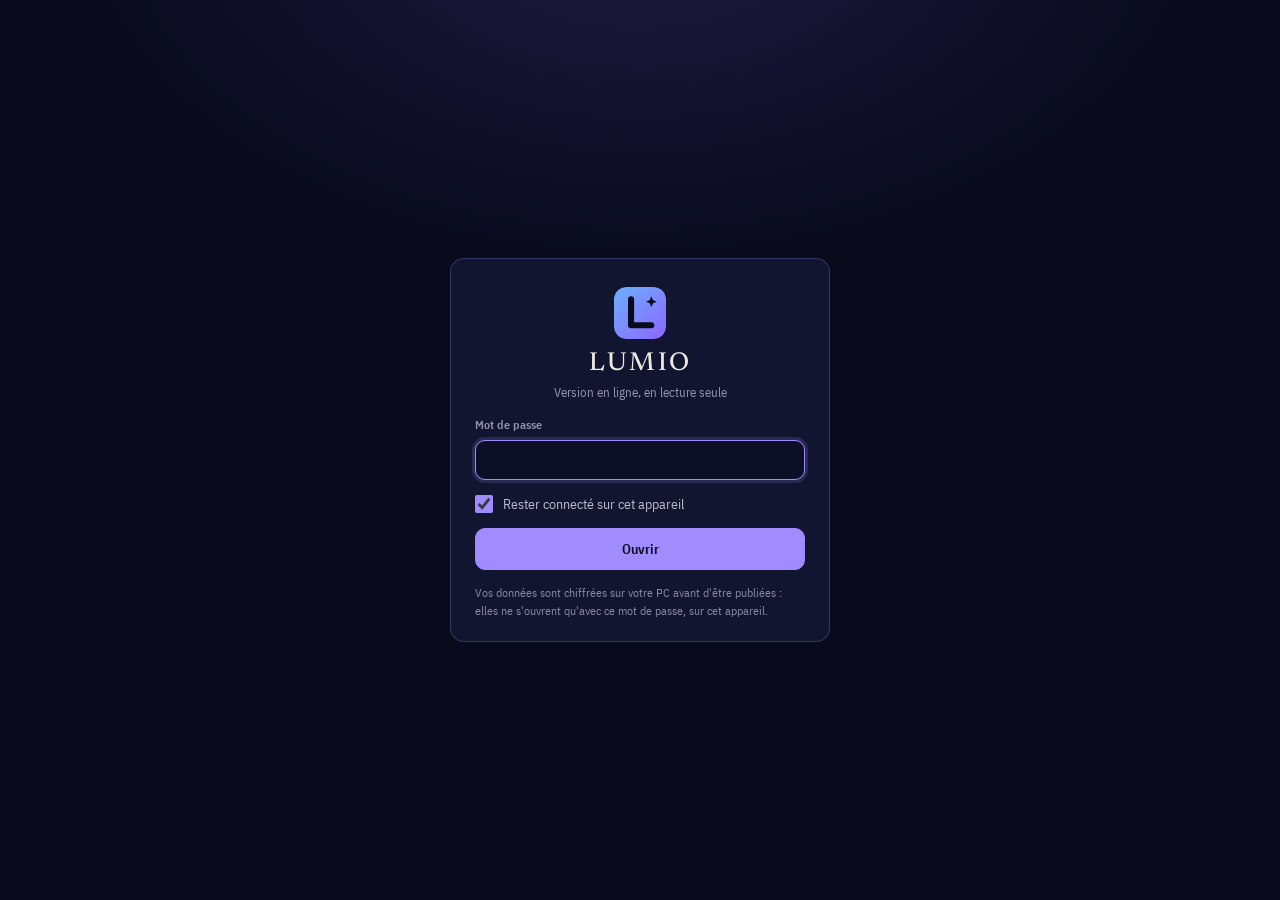
==== index.html @ 12b5dc5a "Publication LUMIO du 20/11/2026 09:32" ====
<!doctype html>
<html lang="fr">
<head>
<meta charset="utf-8">
<meta name="robots" content="noindex, nofollow">
<meta name="viewport" content="width=device-width, initial-scale=1, viewport-fit=cover">
<meta name="theme-color" content="#090B1D">
<meta name="color-scheme" content="dark">
<meta name="description" content="LUMIO — pilotage de portefeuille Trade Republic, veille de marché et analyse IA, en local.">
<meta name="apple-mobile-web-app-capable" content="yes">
<meta name="mobile-web-app-capable" content="yes">
<meta name="apple-mobile-web-app-status-bar-style" content="black-translucent">
<meta name="apple-mobile-web-app-title" content="LUMIO">
<link rel="manifest" href="manifest.webmanifest">
<link rel="icon" href="static/favicon-32.png" sizes="32x32" type="image/png">
<link rel="icon" href="static/favicon-16.png" sizes="16x16" type="image/png">
<link rel="apple-touch-icon" href="static/apple-touch-icon.png">
<link rel="preload" href="static/fonts/newsreader-latin-wght-normal.woff2" as="font" type="font/woff2" crossorigin>
<link rel="preload" href="static/fonts/plexcond-latin-500-normal.woff2" as="font" type="font/woff2" crossorigin>
<title>LUMIO</title>
<link rel="stylesheet" href="static/lumio.css?v=8.1.aed93e86">
</head>
<body>
<div id="splash" aria-hidden="true" title="Toucher pour passer">
  <svg viewBox="0 0 64 64"><defs><linearGradient id="spg" x1="8" y1="6" x2="58" y2="60" gradientUnits="userSpaceOnUse"><stop offset="0" stop-color="#6FA8FF"/><stop offset="1" stop-color="#8A6CFF"/></linearGradient></defs>
    <rect width="64" height="64" rx="15" fill="url(#spg)"/>
    <path class="sp-l" pathLength="1" d="M21 15v32h25" fill="none" stroke="#090B1D" stroke-width="7.5" stroke-linecap="round" stroke-linejoin="round"/>
    <path class="sp-s" d="M46 11.5l1.9 4.6 4.6 1.9-4.6 1.9L46 24.5l-1.9-4.6-4.6-1.9 4.6-1.9z" fill="#090B1D"/></svg>
  <div class="sp-n">LUMIO</div>
</div>
<a class="sr skip" id="skip" href="#main">Aller au contenu</a>
<header class="tb" id="tb"><div class="tb-in">
  <a class="brand" href="#/accueil" aria-label="LUMIO — tableau de bord"><img src="static/icon.svg" alt="" width="28" height="28"><span class="wordmark">LUMIO</span></a>
  <nav class="nav" aria-label="Sections">
    <a href="#/accueil" data-v="accueil"><span class="nl-l">Tableau de bord</span><span class="nl-s" aria-hidden="true">Accueil</span></a>
    <a href="#/portefeuille" data-v="portefeuille">Portefeuille</a>
    <a href="#/decisions" data-v="decisions">Décisions<span class="badge-dot" hidden></span></a>
    <a href="#/inities" data-v="inities">Initiés</a>
    <a href="#/veille" data-v="veille">Veille</a>
  </nav>
  <div class="tb-mini" id="tbmini" aria-hidden="true"></div>
  <div class="tb-r">
    <button class="qdot" id="qdot" aria-label="Qualité des données" aria-haspopup="dialog" aria-expanded="false"><i></i><span id="qtime">—</span></button>
    <button class="sync-btn" id="syncBtn" aria-label="Actualiser : Trade Republic, veille et analyse" aria-haspopup="dialog" hidden><span data-ico="refresh"></span><span class="sy-lbl">Actualiser</span></button>
    <span class="mode-pill" id="mode">…</span>
    <button class="ibtn" id="findBtn" aria-label="Rechercher une ligne ou un écran (Ctrl+K)" title="Rechercher (Ctrl+K)" aria-haspopup="dialog"><span data-ico="search"></span></button>
    <button class="ibtn" id="bellBtn" aria-label="Notifications" aria-haspopup="dialog" aria-expanded="false"><span data-ico="bell"></span><i class="bell-n" id="bellN" hidden></i></button>
    <button class="ibtn" id="privBtn" aria-pressed="false" aria-label="Mode discret : masquer les montants" title="Mode discret : masquer les montants (touche M)"></button>
    <a class="ibtn" href="#/reglages" id="gearBtn" title="Réglages et données" aria-label="Réglages"></a>
    <button class="ibtn" id="tourBtn" title="Visite guidée" aria-label="Visite guidée"></button>
    <button class="btn-ia" id="iaBtn" aria-label="Demander à l'IA" title="Demander à l'IA (touche /)"><span id="iaIco"></span>IA <span class="kbd">/</span></button>
  </div>
</div>
<div class="tb-sub" id="tbsub" aria-hidden="true" inert><div class="tb-sub-in"><div class="tbs-v m" id="tbsv"></div><div id="tbper"></div></div></div>
</header>
<main class="page" id="main" tabindex="-1"></main>
<nav class="bn" id="bn" aria-label="Sections">
  <a href="#/accueil" data-v="accueil"><span data-ico="home"></span>Accueil</a>
  <a href="#/portefeuille" data-v="portefeuille"><span data-ico="wallet"></span>Portefeuille</a>
  <button type="button" class="bn-ia" data-iaopen aria-label="Demander à l'IA"><span data-ico="spark"></span>IA</button>
  <a href="#/decisions" data-v="decisions"><span data-ico="news"></span>Décider<span class="badge-dot" hidden></span></a>
  <a href="#/inities" data-v="inities"><span data-ico="users"></span>Initiés</a>
  <a href="#/veille" data-v="veille"><span data-ico="radar"></span>Veille</a>
</nav>
<div class="scrim" id="scrim"></div>
<div class="pop" id="pop" role="dialog" aria-label="Détails" tabindex="-1"></div>
<div class="toast" id="toast" role="status" aria-live="polite"></div>
<div class="sr" id="live" aria-live="polite"></div>
<script src="static/js/statique.js?v=8.1.aed93e86"></script>
<script src="static/js/core.js?v=8.1.aed93e86"></script>
<script src="static/js/charts.js?v=8.1.aed93e86"></script>
<script src="static/js/v-matin.js?v=8.1.aed93e86"></script>
<script src="static/js/v-accueil.js?v=8.1.aed93e86"></script>
<script src="static/js/dash-edit.js?v=8.1.aed93e86"></script>
<script src="static/js/v-portefeuille.js?v=8.1.aed93e86"></script>
<script src="static/js/v-analyse.js?v=8.1.aed93e86"></script>
<script src="static/js/v-patrimoine.js?v=8.1.aed93e86"></script>
<script src="static/js/v-simu.js?v=8.1.aed93e86"></script>
<script src="static/js/v-position.js?v=8.1.aed93e86"></script>
<script src="static/js/v-actus.js?v=8.1.aed93e86"></script>
<script src="static/js/v-synthese.js?v=8.1.aed93e86"></script>
<script src="static/js/v-decisions.js?v=8.1.aed93e86"></script>
<script src="static/js/v-veille.js?v=8.1.aed93e86"></script>
<script src="static/js/v-inities.js?v=8.1.aed93e86"></script>
<script src="static/js/v-ia.js?v=8.1.aed93e86"></script>
<script src="static/js/v-reglages.js?v=8.1.aed93e86"></script>
<script src="static/js/v-rapport.js?v=8.1.aed93e86"></script>
<script src="static/js/sync.js?v=8.1.aed93e86"></script>
<script src="static/js/actualiser.js?v=8.1.aed93e86"></script>
<script src="static/js/recherche.js?v=8.1.aed93e86"></script>
<script src="static/js/app.js?v=8.1.aed93e86"></script>
<script src="static/js/motion.js?v=8.1.aed93e86"></script>
<script src="static/js/tour.js?v=8.1.aed93e86"></script>
</body>
</html>
---- static/lumio.css ----
/* LUMIO 6.3 — système visuel « Observatoire »
   Ciel profond, papier chaud, étoiles : hausse = bleu d'étoile chaude, baisse = orange d'étoile froide
   (lisibles par les trois daltonismes, comme les palettes accessibles des terminaux financiers) ;
   violet nébuleuse = interaction, veille et marque ; or = repères (prix de revient, objectifs).
   Chiffres et titres en Newsreader (empattements, taille optique), interface et tableaux en
   IBM Plex Sans Condensed (dense, chiffres à chasse fixe). Palette « classique » vert/rouge en option. */

@font-face{font-family:"Newsreader";font-style:normal;font-weight:200 800;font-display:swap;src:url(fonts/newsreader-latin-wght-normal.woff2) format("woff2");unicode-range:U+0000-00FF,U+0131,U+0152-0153,U+02BB-02BC,U+02C6,U+02DA,U+02DC,U+0304,U+0308,U+0329,U+2000-206F,U+20AC,U+2122,U+2191,U+2193,U+2212,U+2215,U+FEFF,U+FFFD}
@font-face{font-family:"Newsreader";font-style:normal;font-weight:200 800;font-display:swap;src:url(fonts/newsreader-latin-ext-wght-normal.woff2) format("woff2");unicode-range:U+0100-02BA,U+02BD-02C5,U+02C7-02CC,U+02CE-02D7,U+02DD-02FF,U+0304,U+0308,U+0329,U+1D00-1DBF,U+1E00-1E9F,U+1EF2-1EFF,U+2020,U+20A0-20AB,U+20AD-20C0,U+2113,U+2C60-2C7F,U+A720-A7FF}
@font-face{font-family:"Plex Cond";font-style:normal;font-weight:400;font-display:swap;src:url(fonts/plexcond-latin-400-normal.woff2) format("woff2");unicode-range:U+0000-00FF,U+0131,U+0152-0153,U+02BB-02BC,U+02C6,U+02DA,U+02DC,U+0304,U+0308,U+0329,U+2000-206F,U+20AC,U+2122,U+2191,U+2193,U+2212,U+2215,U+FEFF,U+FFFD}
@font-face{font-family:"Plex Cond";font-style:normal;font-weight:400;font-display:swap;src:url(fonts/plexcond-latin-ext-400-normal.woff2) format("woff2");unicode-range:U+0100-02BA,U+02BD-02C5,U+02C7-02CC,U+02CE-02D7,U+02DD-02FF,U+0304,U+0308,U+0329,U+1D00-1DBF,U+1E00-1E9F,U+1EF2-1EFF,U+2020,U+20A0-20AB,U+20AD-20C0,U+2113,U+2C60-2C7F,U+A720-A7FF}
@font-face{font-family:"Plex Cond";font-style:normal;font-weight:500;font-display:swap;src:url(fonts/plexcond-latin-500-normal.woff2) format("woff2");unicode-range:U+0000-00FF,U+0131,U+0152-0153,U+02BB-02BC,U+02C6,U+02DA,U+02DC,U+0304,U+0308,U+0329,U+2000-206F,U+20AC,U+2122,U+2191,U+2193,U+2212,U+2215,U+FEFF,U+FFFD}
@font-face{font-family:"Plex Cond";font-style:normal;font-weight:500;font-display:swap;src:url(fonts/plexcond-latin-ext-500-normal.woff2) format("woff2");unicode-range:U+0100-02BA,U+02BD-02C5,U+02C7-02CC,U+02CE-02D7,U+02DD-02FF,U+0304,U+0308,U+0329,U+1D00-1DBF,U+1E00-1E9F,U+1EF2-1EFF,U+2020,U+20A0-20AB,U+20AD-20C0,U+2113,U+2C60-2C7F,U+A720-A7FF}
@font-face{font-family:"Plex Cond";font-style:normal;font-weight:600;font-display:swap;src:url(fonts/plexcond-latin-600-normal.woff2) format("woff2");unicode-range:U+0000-00FF,U+0131,U+0152-0153,U+02BB-02BC,U+02C6,U+02DA,U+02DC,U+0304,U+0308,U+0329,U+2000-206F,U+20AC,U+2122,U+2191,U+2193,U+2212,U+2215,U+FEFF,U+FFFD}
@font-face{font-family:"Plex Cond";font-style:normal;font-weight:600;font-display:swap;src:url(fonts/plexcond-latin-ext-600-normal.woff2) format("woff2");unicode-range:U+0100-02BA,U+02BD-02C5,U+02C7-02CC,U+02CE-02D7,U+02DD-02FF,U+0304,U+0308,U+0329,U+1D00-1DBF,U+1E00-1E9F,U+1EF2-1EFF,U+2020,U+20A0-20AB,U+20AD-20C0,U+2113,U+2C60-2C7F,U+A720-A7FF}
@font-face{font-family:"Plex Cond";font-style:normal;font-weight:700;font-display:swap;src:url(fonts/plexcond-latin-700-normal.woff2) format("woff2");unicode-range:U+0000-00FF,U+0131,U+0152-0153,U+02BB-02BC,U+02C6,U+02DA,U+02DC,U+0304,U+0308,U+0329,U+2000-206F,U+20AC,U+2122,U+2191,U+2193,U+2212,U+2215,U+FEFF,U+FFFD}
@font-face{font-family:"Plex Cond";font-style:normal;font-weight:700;font-display:swap;src:url(fonts/plexcond-latin-ext-700-normal.woff2) format("woff2");unicode-range:U+0100-02BA,U+02BD-02C5,U+02C7-02CC,U+02CE-02D7,U+02DD-02FF,U+0304,U+0308,U+0329,U+1D00-1DBF,U+1E00-1E9F,U+1EF2-1EFF,U+2020,U+20A0-20AB,U+20AD-20C0,U+2113,U+2C60-2C7F,U+A720-A7FF}

:root{
  --bg:#090B1D; --bg2:#0C0F26; --card:#111530; --card2:#161B3D; --card3:#1E2452; --field:#0C0F26;
  --line:rgba(150,160,255,.13); --line2:rgba(150,160,255,.24); --line3:rgba(150,160,255,.40);
  --ink:#EDE9DF; --ink2:#BDB9CC; --ink3:#9592AE; --ink4:#8A87A4;
  --up:#8FCBFF; --down:#FF8F4A; --warn:#F2C14E; --cyan:#A08BFF; --violet:#8A6CFF; --bench:#9592AE;
  --acc:#B6A6FF; --ref:#E9C46A; --acc-soft:rgba(182,166,255,.45);
  --up-bg:rgba(143,203,255,.13); --down-bg:rgba(255,143,74,.14); --warn-bg:rgba(242,193,78,.13);
  --cyan-bg:rgba(160,139,255,.12); --violet-bg:rgba(138,108,255,.15);
  --aurora:linear-gradient(135deg,#6FA8FF 0%,#8A6CFF 60%,#C08BFF 100%);
  --f-ui:"Plex Cond","IBM Plex Sans Condensed","Roboto Condensed","Arial Narrow",system-ui,sans-serif;
  --f-num:"Newsreader",Georgia,"Times New Roman",serif;
  --r:14px; --r2:10px; --r3:7px;
  --tb:56px; --gut:16px;
  --ease:cubic-bezier(.2,.8,.2,1);
  color-scheme:dark;
}
/* Palette classique (Réglages) : vert / rouge */
:root[data-pal="classic"]{--up:#3BE8A0;--down:#FF5E7A;--up-bg:rgba(59,232,160,.12);--down-bg:rgba(255,94,122,.13)}
*{margin:0;padding:0;box-sizing:border-box}
html{-webkit-text-size-adjust:100%;scroll-padding-top:72px}
body{background:var(--bg);color:var(--ink);font:400 14.5px/1.5 var(--f-ui);
  min-height:100vh;-webkit-font-smoothing:antialiased}
body::before{content:"";position:fixed;inset:0;z-index:-1;pointer-events:none;background:
  radial-gradient(1100px 600px at 12% -12%,rgba(111,168,255,.08),transparent 60%),
  radial-gradient(900px 560px at 92% 0%,rgba(138,108,255,.10),transparent 62%),var(--bg)}
a{color:inherit;text-decoration:none}
button,input,select,textarea{font:inherit;color:inherit}
button{cursor:pointer;background:none;border:0}
::selection{background:rgba(160,139,255,.32)}
:focus-visible{outline:2px solid var(--cyan);outline-offset:2px;border-radius:6px}
.ic{width:18px;height:18px;flex:none;vertical-align:middle}
details>summary::-webkit-details-marker{display:none}
details>summary .ic{color:var(--ink3);transition:transform .2s}
details[open]>summary .ic{transform:rotate(90deg)}
.sr{position:absolute!important;width:1px;height:1px;overflow:hidden;clip:rect(0 0 0 0);white-space:nowrap}
.skip:focus{position:fixed!important;left:12px;top:10px;width:auto;height:auto;clip:auto;padding:8px 14px;background:var(--card3);border:1px solid var(--line3);border-radius:10px;z-index:300;color:var(--ink);font-weight:600}
.num,.tbl td,.tbl th,.ax,.hero-v,.k-v,.k-d,.li .end,.mkt .v,.kv dd,.tip,.hb .val,.db .val,.tb-mini,.score,.hero-d,.tm-c span{font-variant-numeric:tabular-nums}
.clamp2{display:-webkit-box;-webkit-line-clamp:2;-webkit-box-orient:vertical;overflow:hidden;white-space:normal}
/* Rafraîchissement en place : rien ne se rejoue (seuls les chiffres modifiés s'illuminent) */
.na:not(.flash),.na::before,.na::after{animation:none!important}.na.draw{stroke-dashoffset:0}
html.quiet *{transition:none!important}
.up{color:var(--up)} .dn{color:var(--down)} .flat{color:var(--ink2)} .warn{color:var(--warn)}
.muted{color:var(--ink3)} .ink2{color:var(--ink2)} .nowrap{white-space:nowrap}
.ell{overflow:hidden;text-overflow:ellipsis;white-space:nowrap;min-width:0}
@media (prefers-reduced-motion:reduce){*,*::before,*::after{animation-duration:.01ms!important;animation-iteration-count:1!important;transition-duration:.01ms!important}}

/* ── Barre supérieure ── */
.tb{position:sticky;top:0;z-index:60;height:var(--tb);background:rgba(9,11,29,.82);
  backdrop-filter:blur(18px) saturate(150%);-webkit-backdrop-filter:blur(18px) saturate(150%);border-bottom:1px solid var(--line)}
.tb-in{max-width:1180px;margin:0 auto;height:100%;display:flex;align-items:center;gap:14px;padding:0 20px}
.brand{display:flex;align-items:center;gap:10px;flex:none}
.brand img{width:28px;height:28px;display:block}
.wordmark{font:500 19px/1 var(--f-num);letter-spacing:.08em;padding-left:2px}
.nav{display:flex;gap:2px;margin-left:18px}
.nav a{position:relative;padding:7px 12px;border-radius:999px;color:var(--ink3);font-weight:500;font-size:14px;transition:color .15s,background .15s}
.nav a:hover{color:var(--ink2)}
.nav a.on{color:var(--ink);background:var(--card2)}
.nav .badge-dot{display:inline-block;margin-left:6px;vertical-align:1px;min-width:17px;height:17px;padding:0 5px;border-radius:999px;background:var(--down);
  color:#090B1D;font-size:10.5px;font-weight:700;line-height:17px;text-align:center}
.nav .badge-dot[hidden]{display:none}
.tb-mini{display:none;align-items:baseline;gap:8px;font-weight:600;font-size:14px;white-space:nowrap}
.tb-mini.on{display:flex;animation:fadein .2s ease}
.tb-r{margin-left:auto;display:flex;align-items:center;gap:8px}
.qdot{display:flex;align-items:center;gap:7px;height:32px;padding:0 10px;border-radius:999px;color:var(--ink3);font-size:12.5px;white-space:nowrap;flex:none}
.qdot:hover{background:var(--card2);color:var(--ink2)}
.qdot i{width:8px;height:8px;flex:none;border-radius:50%;background:var(--up);box-shadow:0 0 0 3px var(--up-bg)}
.qdot.w i{background:var(--warn);box-shadow:0 0 0 3px var(--warn-bg)}
.qdot.a i{background:var(--down);box-shadow:0 0 0 3px var(--down-bg)}
.mode-pill{height:24px;padding:0 9px;border-radius:999px;font-size:11.5px;font-weight:600;display:flex;align-items:center;
  background:var(--card2);color:var(--ink3);border:1px solid var(--line)}
.mode-pill.live{color:var(--up)}
.ibtn{width:36px;height:36px;border-radius:50%;display:grid;place-items:center;color:var(--ink2);flex:none;transition:background .15s,color .15s}
.ibtn:hover{background:var(--card2);color:var(--ink)}
.ibtn svg{width:20px;height:20px}
.ibtn.on{color:var(--cyan)}
.btn-ia{height:36px;padding:0 14px 0 11px;border-radius:999px;background:var(--aurora);color:#090B1D;font-weight:600;font-size:13.5px;
  display:flex;align-items:center;gap:7px;box-shadow:0 6px 22px rgba(138,108,255,.24);transition:transform .15s,box-shadow .15s}
.btn-ia:hover{transform:translateY(-1px);box-shadow:0 10px 28px rgba(138,108,255,.34)}
.btn-ia svg{width:17px;height:17px}
.kbd{font-size:11px;padding:1px 6px;border-radius:5px;background:rgba(9,11,29,.18);font-weight:700}

/* ── Page ── */
.page{max-width:1180px;margin:0 auto;padding:18px 20px 96px;overflow-x:clip}
.view{animation:slr .26s var(--ease) both}
.view.back{animation-name:sll}
.view.vt{animation:none}
#main{view-transition-name:main}
/* Barre du haut et barre du bas hors du fondu : la pastille de l'onglet actif glisse en direct */
.tb{view-transition-name:tb}.bn{view-transition-name:bn}
::view-transition-old(tb),::view-transition-old(bn){display:none}
::view-transition-new(tb),::view-transition-new(bn){animation:none}
::view-transition-old(main){animation:vt-out .16s ease both}
::view-transition-new(main){animation:vt-in .26s var(--ease) both}
html.vt-back::view-transition-old(main){animation-name:vt-out-b}
html.vt-back::view-transition-new(main){animation-name:vt-in-b}
#pfSub,#vSub{view-transition-name:sub}
html.vt-sub::view-transition-old(main),html.vt-sub::view-transition-new(main){animation:none}
::view-transition-old(sub){animation:vt-out .16s ease both}
::view-transition-new(sub){animation:vt-in .26s var(--ease) both}
html.vt-back::view-transition-old(sub){animation-name:vt-out-b}
html.vt-back::view-transition-new(sub){animation-name:vt-in-b}
@keyframes vt-out{to{opacity:0;transform:translateX(-14px)}}@keyframes vt-in{from{opacity:0;transform:translateX(18px)}}
@keyframes vt-out-b{to{opacity:0;transform:translateX(14px)}}@keyframes vt-in-b{from{opacity:0;transform:translateX(-18px)}}
@keyframes fadein{from{opacity:0}to{opacity:1}}
.slide-r{animation:slr .26s var(--ease) both} .slide-l{animation:sll .26s var(--ease) both}
@keyframes slr{from{opacity:0;transform:translateX(18px)}to{opacity:1;transform:none}}
@keyframes sll{from{opacity:0;transform:translateX(-18px)}to{opacity:1;transform:none}}
.ph{display:flex;align-items:center;gap:12px;flex-wrap:wrap;margin:2px 0 16px}
.ph-t{font-size:13px;color:var(--ink3);display:flex;align-items:center;gap:10px;flex-wrap:wrap}
.ph-t b{color:var(--ink2);font-weight:600}
.mk{display:inline-flex;align-items:center;gap:6px}
.mk i{width:7px;height:7px;border-radius:50%;background:var(--ink4)}
.mk.open i{background:var(--up);box-shadow:0 0 0 3px var(--up-bg);animation:pulse 2s infinite}
@keyframes pulse{50%{box-shadow:0 0 0 6px transparent}}
.ph .seg{margin-left:auto}
h1.title{font:500 30px/1.1 var(--f-num);letter-spacing:-.01em;font-variation-settings:"opsz" 72}

/* ── Contrôles ── */
.seg{display:inline-flex;background:var(--card2);border:1px solid var(--line);border-radius:999px;padding:3px;gap:2px;flex:none;max-width:100%;overflow-x:auto;scrollbar-width:none}
.seg::-webkit-scrollbar{display:none}
.seg button{height:28px;padding:0 11px;border-radius:999px;color:var(--ink3);font-weight:600;font-size:12.5px;white-space:nowrap;transition:background .15s,color .15s}
.seg button:hover{color:var(--ink2)}
.seg button.on{background:var(--card3);color:var(--ink);box-shadow:0 1px 0 rgba(255,255,255,.04) inset}
.seg.sm button{height:24px;padding:0 9px;font-size:12px}
.seg button svg{width:15px;height:15px;vertical-align:-3px;margin-right:3px}
.lnk.ia svg{stroke:var(--acc)}
.btn{height:36px;padding:0 14px;border-radius:var(--r2);background:var(--card2);border:1px solid var(--line2);color:var(--ink);
  font-weight:600;font-size:13.5px;display:inline-flex;align-items:center;justify-content:center;gap:7px;transition:background .15s,border-color .15s;white-space:nowrap}
.btn:hover{background:var(--card3);border-color:var(--line3)}
.btn.p{background:var(--cyan);border-color:var(--cyan);color:#090B1D}
.btn.p:hover{filter:brightness(1.06)}
.btn.ia{background:var(--aurora);border:0;color:#090B1D}
.btn.g{background:none;border-color:transparent;color:var(--ink2)}
.btn.g:hover{background:var(--card2);color:var(--ink)}
.btn.danger{color:var(--down);border-color:color-mix(in srgb,var(--down) 40%,transparent);background:var(--down-bg)}
.btn.sm{height:30px;padding:0 10px;font-size:12.5px;border-radius:8px}
.btn svg{width:16px;height:16px}
.btn[disabled]{opacity:.5;pointer-events:none}
.lnk{color:var(--cyan);font-weight:600;font-size:13px;display:inline-flex;align-items:center;gap:5px}
.lnk:hover{text-decoration:underline;text-underline-offset:3px}
.lnk svg{width:15px;height:15px;flex:none}
.lnk.ia{background:var(--aurora);-webkit-background-clip:text;background-clip:text;color:transparent}
.inp,.sel,textarea.inp{height:40px;width:100%;padding:0 12px;border-radius:var(--r2);background:var(--field);border:1px solid var(--line2);
  color:var(--ink);font-size:14px;transition:border-color .15s,box-shadow .15s}
textarea.inp{height:auto;min-height:44px;padding:10px 12px;resize:vertical;line-height:1.45}
.inp:focus,.sel:focus{outline:0;border-color:var(--cyan);box-shadow:0 0 0 3px rgba(160,139,255,.18)}
.inp::placeholder{color:var(--ink4)}
.sel{appearance:none;background-image:linear-gradient(45deg,transparent 50%,var(--ink3) 50%),linear-gradient(135deg,var(--ink3) 50%,transparent 50%);
  background-position:calc(100% - 17px) 17px,calc(100% - 12px) 17px;background-size:5px 5px;background-repeat:no-repeat;padding-right:30px}
.fld{display:flex;flex-direction:column;gap:6px;min-width:0}
.fld>span{font-size:12px;color:var(--ink3);font-weight:550}
.frm{display:grid;grid-template-columns:repeat(auto-fill,minmax(150px,1fr));gap:12px}
.chk{display:flex;align-items:center;gap:10px;font-size:13.5px;color:var(--ink2);cursor:pointer}
.chk input{width:18px;height:18px;accent-color:var(--cyan)}
.chips{display:flex;gap:6px;flex-wrap:wrap}
.chip{height:28px;padding:0 11px;border-radius:999px;border:1px solid var(--line2);color:var(--ink2);font-size:12.5px;font-weight:500;
  display:inline-flex;align-items:center;gap:6px;background:none;white-space:nowrap}
.chip:hover{border-color:var(--line3);color:var(--ink)}
.chip.on{background:var(--cyan-bg);border-color:rgba(160,139,255,.45);color:var(--cyan)}
.tag{display:inline-flex;align-items:center;height:20px;padding:0 7px;border-radius:999px;font-size:11px;font-weight:600;
  background:var(--card3);color:var(--ink2);white-space:nowrap;vertical-align:middle}
.tag.held{background:var(--cyan-bg);color:var(--cyan)}
.tag.v{background:var(--violet-bg);color:#A893FF}
.tag.up{background:var(--up-bg);color:var(--up)} .tag.dn{background:var(--down-bg);color:var(--down)}
.tag.warn{background:var(--warn-bg);color:var(--warn)}
.tag.ai{background:var(--aurora);color:#090B1D}
.tag.cand{height:26px;gap:6px}
.follow-b{font-size:12px;padding:5px 8px;margin:-5px -6px -5px -2px;border-radius:6px}
.follow-b:hover{background:var(--cyan-bg);text-decoration:none}
.score{min-width:34px;height:22px;padding:0 7px;border-radius:999px;display:inline-flex;align-items:center;justify-content:center;
  font-weight:700;font-size:12px;background:var(--card3);color:var(--ink2);flex:none}
.score.hi{background:var(--down);color:#090B1D}
.score.mid{background:var(--warn);color:#090B1D}

/* ── Grille du tableau de bord ── */
.dash{display:grid;grid-template-columns:repeat(12,minmax(0,1fr));gap:var(--gut);align-items:stretch}
.w{grid-column:span var(--s,12);min-width:0;display:flex;flex-direction:column;background:var(--card);border:1px solid var(--line);
  border-radius:var(--r);padding:16px 20px;position:relative;transition:border-color .2s}
.w.click{cursor:pointer}
.w.click:hover{border-color:var(--line3)}
.w-h{display:flex;align-items:center;gap:8px 10px;min-height:28px;margin-bottom:12px;flex-wrap:wrap}
.w-h h2,.w-h h3{font:500 17px/1.25 var(--f-num);color:var(--ink);letter-spacing:0;font-variation-settings:"opsz" 24}
.w-h .r{margin-left:auto;display:flex;gap:6px;align-items:center;flex-wrap:wrap;min-width:0;max-width:100%}
.w-h a.more{color:var(--ink3);font-size:12px;font-weight:600;display:inline-flex;align-items:center;gap:2px;padding:4px 2px;border-radius:6px}
.w-h a.more:hover,.w-h a.more:focus-visible{color:var(--cyan)}
.w-h a.more svg{width:14px;height:14px}
.w-f{margin-top:auto;padding-top:12px;display:flex;align-items:center;gap:10px}
/* Tailles des modules (le tableau de bord est personnalisable : la taille suit le module) */
.dash{grid-auto-flow:row dense}
.w[data-sz=lead]{--s:var(--lead,4)} .w[data-sz=kpi]{--s:2;padding:16px} .w[data-sz=third]{--s:4} .w[data-sz=half]{--s:6}
.w[data-sz=twothird]{--s:8} .w[data-sz=full]{--s:12}
#b1{min-height:390px} #d1,#d2,#d3{min-height:300px} #e1{min-height:200px}
@media (max-width:1099px){
  .dash{grid-template-columns:repeat(6,minmax(0,1fr))}
  .w[data-sz=lead],.w[data-sz=half],.w[data-sz=twothird],.w[data-sz=full]{--s:6} .w[data-sz=kpi],.w[data-sz=third]{--s:3}
}
/* Sections du tableau de bord */
.dsec{margin-top:26px}
.dsec:first-of-type{margin-top:14px}
.dsec-h{display:flex;align-items:center;gap:12px;font:500 13px/1.2 var(--f-ui);color:var(--ink3);margin:0 2px 12px;letter-spacing:.01em}
.dsec-h::after{content:"";flex:1;height:1px;background:linear-gradient(90deg,var(--line2),transparent)}
#period .ph-r{display:flex;align-items:center;gap:8px;margin-left:auto}
.cz{display:grid;gap:16px}
.cz-sec{border:1px solid var(--line);border-radius:12px;padding:10px 12px;background:var(--card2)}
.cz-sh{display:flex;align-items:center;gap:6px;margin-bottom:6px}
.cz-sh b{margin-right:auto;font-size:14px}
.cz-m{display:flex;align-items:center;gap:6px;padding:7px 0;border-top:1px solid var(--line)}
.cz-m.off .cz-l span{opacity:.55}
.cz-l{display:flex;align-items:flex-start;gap:10px;flex:1;min-width:0;cursor:pointer}
.cz-l input{margin-top:3px;accent-color:var(--violet);width:16px;height:16px;flex:none}
.cz-l span{display:flex;flex-direction:column;min-width:0}
.cz-l b{font-size:13.5px;font-weight:600}
.cz-l small{font-size:12px;color:var(--ink3);line-height:1.35}
.ibtn.sm{width:30px;height:30px}
.ibtn.sm svg{width:16px;height:16px}
.ibtn[disabled]{opacity:.3;pointer-events:none}
@media (max-width:719px){.cz-m{flex-wrap:wrap}.cz-m .sel{order:3;margin-left:26px}.dsec{margin-top:20px}}
/* Tuiles KPI */
.kpi{display:flex;flex-direction:column;gap:3px;min-width:0}
.k-l{font-size:12px;color:var(--ink3);font-weight:550;display:flex;align-items:center;gap:5px;white-space:nowrap}
.k-v{font:500 27px/1.15 var(--f-num);letter-spacing:-.01em;white-space:nowrap;font-variation-settings:"opsz" 36}
.k-d{font-size:13px;font-weight:600;white-space:nowrap}
.k-s{font-size:12px;color:var(--ink3);white-space:nowrap;overflow:hidden;text-overflow:ellipsis}
.info{width:16px;height:16px;border-radius:50%;display:inline-grid;place-items:center;color:var(--ink3);font-size:10.5px;font-weight:700;
  border:1px solid var(--ink4);cursor:pointer;flex:none;position:relative;padding:0;line-height:1}
.info::after{content:"";position:absolute;inset:-8px}
.info:hover,.info:focus{color:var(--ink2);border-color:var(--ink2)}
/* Valeur héros */
.hero-l{font-size:13px;color:var(--ink3);font-weight:550}
.hero-v{font:400 60px/1.02 var(--f-num);letter-spacing:-.025em;white-space:nowrap;font-variation-settings:"opsz" 72}
.hero-v small{font-size:30px;font-weight:400;letter-spacing:-.01em}
.hero-d{font-size:15px;font-weight:600;margin-top:4px;display:flex;align-items:center;gap:6px;flex-wrap:wrap}
.hero-d .muted{font-weight:500}
.hero-ctx{font-size:13px;color:var(--ink2);margin-top:8px;line-height:1.45}
.arrow{font-size:.78em;display:inline-block;transform:translateY(-1px)}

/* ── Listes ── */
.li{display:flex;align-items:center;gap:12px;padding:10px 0;border-top:1px solid var(--line);min-width:0}
.li:first-child{border-top:0}
.li.click{cursor:pointer;margin:0 -10px;padding:10px;border-radius:var(--r3);border-top-color:transparent}
.li.click+.li.click{border-top:1px solid var(--line)}
.li.click:hover{background:var(--card2)}
.li .main{flex:1;min-width:0}
.li .t1{font-size:13.5px;font-weight:600;line-height:1.35}
.li .t2{font-size:12px;color:var(--ink3);margin-top:2px}
.li .end{text-align:right;flex:none;font-size:13px;font-weight:600}
.st{width:24px;height:24px;border-radius:50%;display:grid;place-items:center;flex:none;font-size:12px;font-weight:800}
.st.ok{background:var(--up-bg);color:var(--up)} .st.warn{background:var(--warn-bg);color:var(--warn)} .st.alert{background:var(--down-bg);color:var(--down)}
.st.info{background:var(--cyan-bg);color:var(--cyan)} .st.v{background:var(--violet-bg);color:var(--violet)}
.datebox{width:40px;height:40px;border-radius:10px;background:var(--card2);border:1px solid var(--line);display:flex;flex-direction:column;
  align-items:center;justify-content:center;flex:none;line-height:1.05}
.datebox b{font-size:15px;font-weight:700} .datebox span{font-size:10.5px;color:var(--ink3);font-weight:600}
.empty{color:var(--ink3);font-size:13px;padding:18px 0;line-height:1.55}
.empty .btn,.empty .lnk{margin-top:10px}

/* ── Barres classées, divergentes, jauges ── */
.hb{display:grid;grid-template-columns:minmax(80px,1.1fr) 2fr auto;align-items:center;gap:10px;padding:5px 0;font-size:13px}
.hb .lbl{color:var(--ink2);overflow:hidden;text-overflow:ellipsis;white-space:nowrap}
.hb .trk{height:10px;border-radius:5px;background:var(--card2);position:relative;overflow:visible}
.hb .fil{position:absolute;left:0;top:0;bottom:0;border-radius:5px;background:var(--cyan);transform-origin:left;animation:grow .7s var(--ease) both}
.hb .fil.v{background:var(--violet)}
.hb .tick{position:absolute;top:-4px;bottom:-4px;width:2px;border-radius:1px;background:var(--ref)}
.hb .tgt{position:absolute;top:-3px;bottom:-3px;width:2px;border-radius:1px;background:var(--ink)}
.hb .val{font-weight:600;text-align:right;font-variant-numeric:tabular-nums;min-width:48px}
@keyframes grow{from{transform:scaleX(0)}to{transform:scaleX(1)}}
.db{display:grid;grid-template-columns:minmax(0,1.35fr) minmax(48px,1fr) auto;align-items:center;gap:10px;padding:6px 0;font-size:13px}
.db .lbl{overflow:hidden;text-overflow:ellipsis;white-space:nowrap;color:var(--ink2)}
.db .trk{height:10px;position:relative}
.db .trk::before{content:"";position:absolute;left:50%;top:-3px;bottom:-3px;width:1px;background:var(--line3)}
.db .fil{position:absolute;top:0;bottom:0;border-radius:5px;animation:grow .6s var(--ease) both}
.db .fil.p{left:50%;background:var(--up);transform-origin:left}
.db .fil.n{right:50%;background:var(--down);transform-origin:right}
.db .val{font-weight:600;text-align:right;min-width:62px;font-variant-numeric:tabular-nums}
.gauge{height:6px;border-radius:3px;background:var(--card2);overflow:hidden}
.gauge i{display:block;height:100%;border-radius:3px;transform-origin:left;animation:grow .7s var(--ease) both}
.meter{display:flex;align-items:center;gap:10px}
.meter .gauge{flex:1;height:8px;border-radius:4px}
.meter .gauge i{background:var(--violet)}

/* ── Tableaux ── */
.tbl-wrap{overflow-x:auto;margin:0 -4px;padding:0 4px}
.tbl{width:100%;border-collapse:collapse;font-size:13.5px}
.tbl th{font-size:12px;font-weight:600;color:var(--ink3);text-align:right;padding:8px 10px;border-bottom:1px solid var(--line);white-space:nowrap;position:sticky;top:0;background:var(--card)}
.tbl th:first-child,.tbl td:first-child{text-align:left;padding-left:0}
.tbl th:last-child,.tbl td:last-child{padding-right:0}
.tbl th.sort{cursor:pointer;user-select:none}
.tbl th.sort:hover{color:var(--ink2)}
.tbl th.sort.on{color:var(--ink)}
.tbl th.sort.on::after{content:" ↓";color:var(--cyan)}
.tbl th.sort.on.asc::after{content:" ↑"}
.tbl td{padding:11px 10px;text-align:right;border-bottom:1px solid var(--line);white-space:nowrap}
.tbl tr:last-child td{border-bottom:0}
.tbl tr.click{cursor:pointer}
.tbl tr.click:hover td{background:var(--card2)}
.tbl .grp td{background:var(--bg2);font-size:12px;color:var(--ink3);font-weight:600;padding:7px 10px}
.tbl .name{display:flex;align-items:center;gap:10px;min-width:180px}
.tbl .sub{font-size:12px;color:var(--ink3);font-weight:450}
.tbl td.l,.tbl th.l{text-align:left}
.av{width:32px;height:32px;border-radius:9px;display:grid;place-items:center;flex:none;font-size:12px;font-weight:700;color:#090B1D}

/* ── Sections (sous-onglets) ── */
.subnav{display:flex;gap:4px;border-bottom:1px solid var(--line);margin:20px 0 16px;overflow-x:auto;scrollbar-width:none}
.subnav::-webkit-scrollbar{display:none}
.subnav a{padding:10px 12px;color:var(--ink3);font-weight:600;font-size:14px;border-bottom:2px solid transparent;margin-bottom:-1px;white-space:nowrap}
.subnav a:hover{color:var(--ink2)}
.subnav a.on{color:var(--ink);border-bottom-color:var(--cyan)}
.cards{display:grid;grid-template-columns:repeat(12,minmax(0,1fr));gap:var(--gut)}
.c12{grid-column:span 12}.c8{grid-column:span 8}.c7{grid-column:span 7}.c6{grid-column:span 6}.c5{grid-column:span 5}.c4{grid-column:span 4}.c3{grid-column:span 3}
@media (max-width:1099px){.c8,.c7,.c6,.c5,.c4{grid-column:span 12}.c3{grid-column:span 6}}
.stat-row{display:grid;grid-template-columns:repeat(auto-fit,minmax(120px,1fr));gap:14px 18px}
.stat .k-v{font-size:19px}
.stat .k-s{white-space:normal}
.note{font-size:12px;color:var(--ink3);line-height:1.5}
.note b{color:var(--ink2);font-weight:600}
.callout{border-radius:12px;padding:12px 14px;background:var(--card2);border:1px solid var(--line);font-size:13px;color:var(--ink2);line-height:1.5}
.pal-sw{display:inline-flex;gap:2px;margin-right:7px;vertical-align:-1px}.pal-sw i{width:9px;height:9px;border-radius:50%}
.callout.warn{background:var(--warn-bg);border-color:color-mix(in srgb,var(--warn) 40%,transparent)}
.callout.warn b{color:var(--warn)}
.callout.ai{border-color:transparent;background:linear-gradient(var(--card2),var(--card2)) padding-box,var(--aurora) border-box;border:1px solid transparent}

/* ── Portefeuille ── */
.pf-head{display:grid;grid-template-columns:minmax(0,1fr);gap:4px}
h1.hero-l{font-weight:550;letter-spacing:0}
.pf-head.compact .pf-chart,.pf-head.compact #pfPerRow,.pf-head.nochart .pf-chart{display:none!important}
.pf-head.compact .hero-v{font-size:34px}
.pf-head.compact .hero-v small{font-size:20px}
.pf-top{display:flex;align-items:flex-end;gap:16px;flex-wrap:wrap}
.pf-chart{margin-top:12px}
.pf-meta{display:flex;gap:18px;flex-wrap:wrap;margin-top:10px;font-size:12.5px;color:var(--ink3)}
.pf-meta b{color:var(--ink2);font-weight:600}
.toolbar{display:flex;align-items:center;gap:10px;flex-wrap:wrap;margin-bottom:12px}
.toolbar .grow{flex:1}
.search{position:relative;display:block;min-width:180px;max-width:280px;flex:1}
.search input{padding-left:34px;height:36px}
.search svg{position:absolute;left:11px;top:50%;transform:translateY(-50%);width:16px;height:16px;color:var(--ink4);pointer-events:none}
.pos-m{display:none}
.legend{display:flex;gap:14px;flex-wrap:wrap;font-size:12px;color:var(--ink3);align-items:center}
.legend i{display:inline-block;width:10px;height:10px;border-radius:3px;margin-right:6px;vertical-align:-1px}
.legend i.ln{height:2px;width:14px;border-radius:1px;vertical-align:3px}
.legend i.dash{height:0;border-top:2px dashed var(--ink2);width:14px;border-radius:0;vertical-align:3px;background:none}

/* ── Treemap ── */
.tm{position:relative;width:100%;border-radius:12px;overflow:hidden;user-select:none}
.tm-g{position:absolute}
.tm-gl{position:absolute;left:6px;right:6px;top:3px;display:flex;align-items:baseline;gap:6px;font-size:11.5px;font-weight:700;
  color:rgba(237,233,223,.8);pointer-events:none;z-index:2;white-space:nowrap;overflow:hidden}
.tm-gl span{overflow:hidden;text-overflow:ellipsis}
.tm-gl i{font-style:normal;font-weight:600;color:rgba(237,233,223,.55);font-variant-numeric:tabular-nums}
.tm-c{position:absolute;border-radius:5px;padding:3px 5px;overflow:hidden;cursor:pointer;display:flex;flex-direction:column;justify-content:center;
  align-items:center;text-align:center;color:#fff;transition:filter .15s,box-shadow .15s;outline:0;line-height:1.12;gap:1px}
.tm-c:hover,.tm-c:focus-visible{filter:brightness(1.18);box-shadow:inset 0 0 0 2px rgba(237,233,223,.9);z-index:3}
.tm-c b{font-weight:700;letter-spacing:0;white-space:nowrap;text-shadow:0 1px 2px rgba(0,0,0,.25)}
.tm-c span{font-weight:600;opacity:.95;font-variant-numeric:tabular-nums;white-space:nowrap}
.tm-c em{font-style:normal;font-size:11px;color:rgba(255,255,255,.92);margin-top:2px;white-space:nowrap}
.tm-c.vert b{writing-mode:vertical-rl;transform:rotate(180deg)}
.tm-c.qna{background:repeating-linear-gradient(135deg,#323849 0 6px,#2B3041 6px 12px)}
/* Point d'actualité importante non lue : vert favorable, rouge défavorable, clair à lire ; numéro = même actualité */
.tm-dot{position:absolute;z-index:4;width:17px;height:17px;border-radius:50%;border:2px solid #fff;padding:0;cursor:pointer;
  font:700 10px/13px var(--f-ui);color:#090B1D;text-align:center;box-shadow:0 1px 4px rgba(0,0,0,.55)}
.tm-dot.sm{width:14px;height:14px;border-width:1.5px;font-size:8px;line-height:11px}
.tm-dot.pos{background:var(--up)}.tm-dot.neg{background:var(--down)}.tm-dot.neu{background:#EDE9DF}
.tm-dot:hover,.tm-dot:focus-visible{transform:scale(1.2);outline:2px solid var(--cyan);outline-offset:1px}
@media (pointer:coarse){.tm-dot::after{content:"";position:absolute;inset:-12px}}
.tm-news{display:flex;flex-wrap:wrap;gap:4px 14px;font-size:11.5px;color:var(--ink3);margin-top:8px;align-items:center}
.tm-news i{display:inline-block;width:10px;height:10px;border-radius:50%;border:2px solid #fff;vertical-align:-1px;margin-right:5px}
.tm-news i.pos{background:var(--up)}.tm-news i.neg{background:var(--down)}.tm-news i.neu{background:#EDE9DF}
.tm-news b{display:inline-flex;align-items:center;justify-content:center;width:14px;height:14px;border-radius:50%;background:var(--ink3);
  color:var(--bg);font-size:9px;margin-right:5px;vertical-align:0}
.tm-legend{display:flex;align-items:center;gap:3px;font-size:11px;color:var(--ink3);margin-top:10px;flex-wrap:wrap}
.tm-legend i{width:30px;height:12px;border-radius:3px;display:inline-block}
.tm-legend span{margin:0 6px}
.tm-legend .st2{display:inline-flex;flex-direction:column;align-items:center;gap:3px;min-width:30px}
.tm-legend .st2 small{font-size:10.5px;white-space:nowrap}
.q-3{background:var(--q-3)}.q-2{background:var(--q-2)}.q-1{background:var(--q-1)}.q0{background:var(--q0)}.q1{background:var(--q1)}.q2{background:var(--q2)}.q3{background:var(--q3)}
:root{--q-3:#A84A18;--q-2:#86401E;--q-1:#53301F;--q0:#2C2D40;--q1:#1F416B;--q2:#255A90;--q3:#2A6CAD}
:root[data-pal="classic"]{--q-3:#C2364F;--q-2:#8E2D45;--q-1:#5A2438;--q0:#3A4157;--q1:#17503F;--q2:#126348;--q3:#0F7E57}

/* ── Graphiques ── */
.ch{position:relative;width:100%;touch-action:pan-y;-webkit-user-select:none;user-select:none}
.ch svg{display:block;width:100%;overflow:visible}
.ch .ov{cursor:crosshair}
.ax{font-size:11px;fill:var(--ink3)}
.grid line{stroke:rgba(150,160,255,.10);stroke-width:1}
.draw{stroke-dasharray:1;stroke-dashoffset:1;animation:draw .6s var(--ease) forwards}
@keyframes draw{to{stroke-dashoffset:0}}
.fade{animation:fadein .5s ease both}
.tip{position:absolute;pointer-events:none;z-index:5;background:rgba(16,23,43,.96);border:1px solid var(--line2);border-radius:10px;padding:8px 10px;
  font-size:12px;line-height:1.45;white-space:nowrap;box-shadow:0 10px 30px rgba(0,0,0,.35);transform:translate(-50%,-100%);display:none}
.tip b{font-weight:600}
.tip .r{display:flex;justify-content:space-between;gap:14px}
.cols{display:flex;align-items:flex-end;gap:3px;height:38px}
.cols i{flex:1;border-radius:2px 2px 0 0;background:var(--cyan);min-height:2px;transform-origin:bottom;animation:growy .6s var(--ease) both}
.cols i.fc{opacity:.35}
@keyframes growy{from{transform:scaleY(0)}to{transform:scaleY(1)}}
.hm{width:100%;border-collapse:separate;border-spacing:3px;font-size:12px}
.hm th{color:var(--ink3);font-weight:600;padding:2px 4px;text-align:center}
.hm td{height:30px;border-radius:5px;text-align:center;font-weight:600;font-variant-numeric:tabular-nums;color:#fff;min-width:38px}
.hm td.na{background:transparent;color:var(--ink4)}
.hm td.yr{background:transparent;color:var(--ink2);text-align:left;font-weight:600}
.hm td.tot{outline:1px solid var(--line3);outline-offset:-1px}

/* ── Tiroir / feuille ── */
.scrim{position:fixed;inset:0;background:rgba(2,4,10,.55);z-index:80;opacity:0;pointer-events:none;transition:opacity .25s}
.scrim.on{opacity:1;pointer-events:auto}
.drawer{position:fixed;top:0;right:0;bottom:0;width:min(520px,100vw);z-index:90;background:var(--bg2);border-left:1px solid var(--line2);
  transform:translateX(102%);transition:transform .3s var(--ease);display:flex;flex-direction:column;box-shadow:-30px 0 60px rgba(0,0,0,.35)}
.drawer.on{transform:none}
.drawer.narrow{width:min(440px,100vw)}
.drawer.wide{width:min(820px,100vw)}
.dr-h{display:flex;align-items:center;gap:12px;padding:14px 16px 12px 20px;border-bottom:1px solid var(--line);flex:none}
.dr-h .t{flex:1;min-width:0}
.dr-h h2{font:500 19px/1.25 var(--f-num);font-variation-settings:"opsz" 24}
@media (max-width:719px){.dr-h h2{display:-webkit-box;-webkit-line-clamp:2;-webkit-box-orient:vertical;overflow:hidden;font-size:17px}}
.dr-b{flex:1;overflow-y:auto;padding:18px 20px 40px;overscroll-behavior:contain}
.dr-b .sec{margin-top:22px}
.dr-b .sec>h3{font-size:13px;font-weight:600;color:var(--ink2);margin-bottom:10px;display:flex;align-items:center;gap:8px}
.grab{display:none}
.kv{display:grid;grid-template-columns:repeat(2,minmax(0,1fr));gap:12px 18px}
.kv>div{min-width:0}
.kv dt{font-size:12px;color:var(--ink3)} .kv dd{font-size:14px;font-weight:600;margin-top:1px;white-space:nowrap;overflow:hidden;text-overflow:ellipsis}
.range{position:relative;height:8px;border-radius:4px;background:var(--card3);margin:34px 0 26px}
.range .band{position:absolute;top:0;bottom:0;border-radius:4px;background:rgba(138,108,255,.38)}
.range .mk2{position:absolute;top:-6px;width:3px;height:20px;border-radius:2px;background:var(--ink);transform:translateX(-1px)}
.range .mk2 span{position:absolute;top:22px;left:50%;transform:translateX(-50%);font-size:11px;color:var(--ink2);white-space:nowrap}
.range .lo,.range .hi{position:absolute;top:-20px;font-size:11px;color:var(--ink3);white-space:nowrap}
.range .lo{left:0}.range .hi{right:0}

/* ── IA ── */
.ia-tabs{display:flex;gap:4px;padding:0 20px;border-bottom:1px solid var(--line);flex:none}
.ia-tabs button{padding:10px 10px;font-weight:600;font-size:13.5px;color:var(--ink3);border-bottom:2px solid transparent;margin-bottom:-1px}
.ia-tabs button.on{color:var(--ink);border-image:var(--aurora) 1;border-bottom:2px solid}
.chat{display:flex;flex-direction:column;gap:12px}
.msg{max-width:92%;padding:10px 13px;border-radius:14px;font-size:13.5px;line-height:1.55;white-space:pre-wrap;word-wrap:break-word}
.msg.u{align-self:flex-end;background:var(--card3);border-bottom-right-radius:4px}
.msg.a{align-self:flex-start;background:var(--card);border:1px solid var(--line);border-bottom-left-radius:4px}
.msg .src{display:block;margin-top:8px;font-size:12px;color:var(--ink3);white-space:normal}
.msg .src a{color:var(--cyan)}
.msg .via{display:block;margin-top:6px;font-size:11px;color:var(--ink4)}
.sugg{display:flex;flex-wrap:wrap;gap:6px}
.sugg button{font-size:12.5px;padding:7px 11px;border-radius:999px;border:1px solid var(--line2);color:var(--ink2);text-align:left;line-height:1.3}
.sugg button:hover{border-color:rgba(160,139,255,.5);color:var(--ink)}
.composer{display:flex;gap:8px;padding:12px 16px calc(12px + env(safe-area-inset-bottom));border-top:1px solid var(--line);flex:none;background:var(--bg2)}
.composer textarea{flex:1;width:auto;min-width:0;height:44px;min-height:44px;max-height:140px}
.typing{display:inline-flex;gap:4px;padding:4px 0}
.typing i{width:6px;height:6px;border-radius:50%;background:var(--ink3);animation:blink 1.2s infinite}
.typing i:nth-child(2){animation-delay:.2s}.typing i:nth-child(3){animation-delay:.4s}
@keyframes blink{50%{opacity:.25}}
.guard{font-size:11.5px;color:var(--ink4);line-height:1.45;margin-top:10px}

/* ── Divers ── */
.toast{position:fixed;left:50%;bottom:28px;transform:translate(-50%,20px);z-index:120;background:var(--card3);border:1px solid var(--line2);
  padding:10px 16px;border-radius:12px;font-size:13.5px;opacity:0;transition:opacity .2s,transform .2s;pointer-events:none;max-width:90vw}
.toast.on{opacity:1;transform:translate(-50%,0)}
.toast.err{border-color:color-mix(in srgb,var(--down) 50%,transparent)}
.pop{position:fixed;z-index:110;background:var(--card2);border:1px solid var(--line2);border-radius:14px;padding:14px 16px;width:320px;
  box-shadow:0 20px 50px rgba(0,0,0,.45);display:none;animation:fadein .15s ease}
.pop.on{display:block}
.ring{width:72px;height:72px;flex:none}
.sk{border-radius:8px;background:linear-gradient(90deg,#111a2e 0%,#1a2440 45%,#111a2e 90%);background-size:300% 100%;animation:sk 1.6s linear infinite;opacity:0;animation-delay:.2s}
.sk-on .sk{opacity:1}
@keyframes sk{from{background-position:100% 0}to{background-position:-100% 0}}
.flash{animation:flash .8s ease}
@keyframes flash{0%{background:rgba(160,139,255,.18)}100%{background:transparent}}
.stale{opacity:.6}
body.priv .m{filter:blur(max(7px,.32em));transition:filter .2s}
body.priv .m:hover{filter:blur(max(7px,.32em))}
/* Grand chiffre : remplacé par des points (un flou laisse deviner les grands caractères) */
body.priv .hero-v.m{filter:none;position:relative;color:transparent}
body.priv .hero-v.m *{color:transparent}
body.priv .hero-v.m::after{content:"\2022\2022\2022\2022\2022\00a0\20AC";position:absolute;left:0;top:0;color:var(--ink2);letter-spacing:.04em}
body.priv .m-ax{visibility:hidden}
.err-box{border:1px solid color-mix(in srgb,var(--down) 40%,transparent);background:var(--down-bg);border-radius:12px;padding:12px 14px;font-size:13px;display:flex;align-items:center;gap:10px;flex-wrap:wrap}
.err-box .lnk{color:var(--ink)}
/* Cloche : notifications de LUMIO */
.ibtn .bell-n{position:absolute;top:3px;right:2px;min-width:16px;height:16px;padding:0 4px;border-radius:999px;background:var(--cyan);color:#090B1D;font-size:10px;font-weight:700;font-style:normal;line-height:16px;text-align:center}
.ibtn{position:relative}
.ibtn .bell-n[hidden]{display:none}
.nt{display:flex;gap:10px;padding:9px 0;border-top:1px solid var(--line)}
.nt:first-of-type{border-top:0}
.nt .main{flex:1;min-width:0}
.nt.new .t1::before{content:"";display:inline-block;width:7px;height:7px;border-radius:50%;background:var(--cyan);margin-right:7px;vertical-align:1px}
/* Légende de la carte de chaleur */
.hm-leg{display:flex;align-items:center;gap:6px;font-size:11.5px;color:var(--ink3);margin-top:10px;flex-wrap:wrap}
.hm-leg i{width:22px;height:10px;border-radius:3px;display:inline-block}
.art{display:block;padding:10px 0;border-top:1px solid var(--line)}
.art:first-child{border-top:0}
.art .t1{font-size:13.5px;font-weight:550;line-height:1.4;display:block}
a.art:hover .t1,.art a.t1:hover{color:#fff;text-decoration:underline;text-decoration-color:var(--ink4);text-underline-offset:3px}
.acts{display:flex;gap:2px;justify-content:flex-end}
.art .t2{font-size:12px;color:var(--ink3);margin-top:3px;display:flex;gap:8px;align-items:center;flex-wrap:wrap}
.bk{display:flex;gap:6px;flex-wrap:wrap;margin-top:8px}
.bk span{font-size:11px;color:var(--ink3);background:var(--card2);border-radius:6px;padding:2px 7px}
.vcard{display:flex;flex-direction:column;gap:10px}
.vcard h3{font-size:15px;font-weight:600}
.three{display:grid;grid-template-columns:repeat(3,minmax(0,1fr));gap:20px}
.mkt{display:grid;grid-template-columns:minmax(0,1fr) 60px auto;align-items:center;gap:10px;padding:7px 0;border-top:1px solid var(--line);font-size:13px}
.mkt:first-child{border-top:0}
.mkt .n{font-weight:600}.mkt .p{font-size:11px;color:var(--ink3)}
.mkt .v{text-align:right;font-weight:600;min-width:58px}

/* ── Splash ── */
#splash{position:fixed;inset:0;z-index:200;background:var(--bg);display:flex;flex-direction:column;align-items:center;justify-content:center;gap:20px;
  transition:opacity .4s ease,visibility .4s}
#splash.off{opacity:0;visibility:hidden}
#splash svg{width:88px;height:88px;filter:drop-shadow(0 0 40px rgba(111,168,255,.35)) drop-shadow(0 0 90px rgba(138,108,255,.28));animation:spIn .7s var(--ease) both}
#splash .sp-l{stroke-dasharray:1;stroke-dashoffset:1;animation:draw .55s .25s var(--ease) forwards}
#splash .sp-s{transform-origin:46px 18px;transform:scale(0);animation:spark .45s .7s cubic-bezier(.3,1.6,.5,1) forwards}
#splash .sp-n{font-size:20px;font-weight:600;letter-spacing:.5em;text-indent:.5em;animation:spName .7s .45s ease both}
@keyframes spIn{from{transform:scale(.6);opacity:0}to{transform:none;opacity:1}}
@keyframes spark{to{transform:scale(1)}}
@keyframes spName{from{opacity:0;letter-spacing:.9em;filter:blur(4px)}to{opacity:1;letter-spacing:.5em;filter:none}}

/* ── Navigation mobile ── */
.bn{display:none}
@media (max-width:719px){
  :root{--tb:52px;--gut:12px}
  .tb-in{padding:0 12px;gap:8px}
  .nav,.qdot span,.btn-ia,.tb .hide-m{display:none}
  .wordmark{font-size:13px}
  .page{padding:12px 16px calc(96px + env(safe-area-inset-bottom))}
  .bn{display:grid;grid-template-columns:repeat(6,1fr);position:fixed;left:0;right:0;bottom:0;z-index:70;
    height:calc(62px + env(safe-area-inset-bottom));padding-bottom:env(safe-area-inset-bottom);background:rgba(9,11,29,.88);
    backdrop-filter:blur(18px);-webkit-backdrop-filter:blur(18px);border-top:1px solid var(--line)}
  .bn a,.bn .bn-ia{display:flex;flex-direction:column;align-items:center;justify-content:center;gap:3px;color:var(--ink3);font-size:11px;font-weight:600;position:relative}
  .bn a svg,.bn .bn-ia svg{width:24px;height:24px}
  .bn .bn-ia svg{stroke:var(--acc)}
  .bn .bn-ia{color:var(--ink2)}
  .tm-legend{gap:2px}
  .tm-legend .st2{min-width:0}
  .tm-legend i{width:24px}
  .bn a.on{color:var(--ink)} .bn a.on svg{color:var(--cyan)}
  .bn .badge-dot{position:absolute;top:6px;left:calc(50% + 6px);min-width:16px;height:16px;padding:0 4px;border-radius:999px;background:var(--down);
    color:#090B1D;font-size:10px;font-weight:700;line-height:16px;text-align:center}
  .dash{grid-template-columns:repeat(2,minmax(0,1fr))}
  .w[data-sz]{--s:2;min-height:0;padding:16px}
  .w[data-sz=kpi]{--s:1;padding:14px}
  #b1,#d1,#d2,#d3,#e1{min-height:0}
  #a1,#b1{background:none;border:0;padding:0}
  #b1{margin:0 -16px}
  #b1>*{padding-left:16px;padding-right:16px}
  #b1>#b1c{padding:0}
  #b1 .w-h h2{white-space:nowrap}
  #b1table{margin-top:6px}
  .w-f{gap:14px!important}
  #period .ph-t b{display:none}
  #period .ph-t{font-size:12.5px;gap:8px}
  .tb.mini-on .wordmark{display:none}
  .tb.mini-on .mode-pill{display:none}
  #period .ph-r{margin-left:0;width:100%;justify-content:space-between;min-width:0}
  #period .ph-r .seg{flex:1 1 auto;width:auto;min-width:0}#period .ph-r .ibtn{flex:none}
  .k-v{font-size:23px}
  .hero-v{font-size:50px}
  .ph .seg{margin-left:0;width:100%}
  .ph .seg button{flex:1}
  .drawer,.drawer.narrow,.drawer.wide{top:auto;width:100%;height:92vh;height:92dvh;border-left:0;border-top:1px solid var(--line2);border-radius:20px 20px 0 0;transform:translateY(102%)}
  .drawer.on{transform:none}
  .grab{display:block;width:40px;height:4px;border-radius:2px;background:var(--line3);margin:8px auto 0;flex:none}
  .drawer .grab,.drawer .dr-h{touch-action:none}
  .three{grid-template-columns:1fr}
  .pos-d{display:none}
  .pos-m{display:block}
  .c3{grid-column:span 12}
  .hb{grid-template-columns:minmax(70px,1fr) 1.4fr auto}
  .tbl{font-size:13px}
  .subnav{margin:14px -16px 14px;padding:0 28px 0 12px;-webkit-mask-image:linear-gradient(90deg,#000 86%,transparent);mask-image:linear-gradient(90deg,#000 86%,transparent)}
  .subnav.end{-webkit-mask-image:none;mask-image:none}
  .inp,.sel,textarea.inp,.composer textarea{font-size:16px}
  .seg button{height:36px;padding:0 12px}
  .seg.sm button{height:32px}
  .ibtn{width:40px;height:40px}
  .chip{height:34px}
  .lnk{padding-top:10px;padding-bottom:10px;margin-top:-10px;margin-bottom:-10px}
  #benchSel{height:32px!important}
  .tag.cand{height:32px;font-size:12px}
  .follow-b{padding:8px 10px;margin:-8px -8px -8px -2px}
  .btn.sm{height:36px}
  .li.click{min-height:48px}
  .grab{position:relative}
  .grab::before{content:"";position:absolute;left:-40px;right:-40px;top:-12px;bottom:-14px}
  .cards>*{min-width:0}
  .tbl-wrap{margin:0 -16px;padding:0 16px}
  .mkts-row{display:flex;gap:8px;overflow-x:auto;scroll-snap-type:x mandatory;scrollbar-width:none;margin:0 -16px;padding:0 16px}
  .mkts-row::-webkit-scrollbar{display:none}
  .mkts-row .mkt{scroll-snap-align:start;flex:none;width:150px;display:flex;flex-direction:column;align-items:flex-start;gap:2px;
    border:1px solid var(--line);border-radius:12px;padding:10px 12px;background:var(--card)}
  .mkts-row .mkt .v{text-align:left}
  .pop{left:12px!important;right:12px;width:auto}
}
@media (min-width:720px){.only-m{display:none!important}}
@media (max-width:719px){.only-d{display:none!important}}
/* Très petits écrans (320 à 380 px) : barre supérieure resserrée, rien ne déborde */
@media (max-width:380px){
  .wordmark,.mode-pill{display:none}
  .tb-in{gap:4px;padding:0 8px}
  .tb-r{gap:2px}
  .ibtn{width:38px;height:38px}
  .qdot{padding:0 8px}
  .hero-v{font-size:38px}
  .hero-v small{font-size:22px}
  .page{padding-left:12px;padding-right:12px}
  #b1{margin:0 -12px}
  #b1>*{padding-left:12px;padding-right:12px}
  .subnav{margin-left:-12px;margin-right:-12px}
  .mkts-row{margin:0 -12px;padding:0 12px}
  .tb-mini span{display:none}
}
.tb-mini{min-width:0;overflow:hidden}
.three>*,.stat-row>*,.kv>*{min-width:0}
.art .t1,.li .t1,.msg{overflow-wrap:anywhere}
@media (max-width:719px){.three{grid-template-columns:minmax(0,1fr)}}

/* Carte cliquable : lien étiré sur toute la carte, contrôles internes au-dessus */
.w.click{position:relative}
.card-a{position:absolute;inset:0;border-radius:inherit;z-index:0}
.card-a:focus-visible{outline:2px solid var(--cyan);outline-offset:2px}
.w.click :is(button,select,input,.info,a:not(.card-a),[role=button],[tabindex="0"]):not(.tm-c){position:relative;z-index:1}
/* Fiches de veille : titre et étiquette d'horizon passent à la ligne sur petit écran */
.vc-h{display:flex;gap:6px 10px;align-items:center;flex-wrap:wrap}
.vc-h h3{flex:1 1 180px;min-width:0}
.vcard .tag{white-space:normal;height:auto;min-height:20px;padding-top:2px;padding-bottom:2px;line-height:1.3;max-width:100%}
/* Légende de la carte : les 7 nuances restent sur une ligne, la note passe dessous si besoin */
.tm-legend .tm-sw{display:inline-flex;gap:3px;flex-wrap:nowrap;margin:0}
.tm-legend .tm-sw .st2{margin:0 3px}
.tm-legend .tm-note{margin:0 0 0 10px}
@media (max-width:719px){.tm-legend .tm-note{flex-basis:100%;margin:6px 0 0}.tm-legend .tm-sw{gap:2px}.tm-legend .tm-sw .st2{margin:0}}
/* Téléphone : cibles tactiles de 44 px (segments, boutons-icônes, liens de carte), comme les applis de courtage */
@media (max-width:719px){
  .seg button{min-height:44px}
  .ibtn{min-width:44px;min-height:44px}
  .w-h a.lnk,.w-h .lnk,a.more{min-height:44px;display:inline-flex;align-items:center}
  .chip{min-height:40px}
  .btn.sm{min-height:44px}
  .qdot{height:44px}
  .brand{min-height:44px}
  .follow-b{display:inline-flex;align-items:center;min-height:44px}
  .info::after{inset:-14px}
  #evForm .inp,#evForm .sel,#paForm .inp,#paForm .sel{height:44px!important}
}
/* Boîte de dialogue intégrée */
.dlg{border:1px solid var(--line2);border-radius:16px;background:var(--bg2);color:var(--ink);padding:20px;width:min(420px,calc(100vw - 32px));box-shadow:0 24px 60px rgba(0,0,0,.5)}
.dlg::backdrop{background:rgba(9,11,29,.66);backdrop-filter:blur(2px)}
.dlg h2{font:500 19px/1.3 var(--f-num);font-variation-settings:"opsz" 24;margin:0 0 14px}
.dlg-f{display:block;margin:0 0 12px}.dlg-f span{display:block;font-size:12.5px;color:var(--ink2);margin-bottom:6px}
.dlg-f .inp{width:100%;height:42px}
.dlg-b{display:flex;gap:8px;justify-content:flex-end;margin-top:6px}
@media (prefers-reduced-motion:no-preference){.dlg[open]{animation:pop .18s var(--ease)}}

/* ── Bureau de décision ── */
.dec{display:grid;grid-template-columns:minmax(300px,380px) minmax(0,1fr);gap:var(--gut);align-items:start}
.dec-l{display:flex;flex-direction:column;gap:12px;position:sticky;top:72px;max-height:calc(100vh - 90px);overflow:auto;padding-right:2px}
.dec-list{display:flex;flex-direction:column;gap:6px}
.dec-c{all:unset;box-sizing:border-box;display:flex;flex-direction:column;gap:4px;padding:11px 13px;border-radius:12px;background:var(--card);
  border:1px solid var(--line);cursor:pointer;transition:border-color .15s,background .15s}
.dec-c:hover{border-color:var(--line3)}
.dec-c:focus-visible{outline:2px solid var(--cyan);outline-offset:2px}
.dec-c.on{border-color:var(--violet);background:linear-gradient(90deg,rgba(138,108,255,.15),transparent 70%),var(--card)}
.dec-c.done{opacity:.62}
.dec-k{display:flex;gap:6px;flex-wrap:wrap}
.dec-t{font-weight:600;font-size:13.5px;line-height:1.3;color:var(--ink)}
.dec-s{font-size:12px;color:var(--ink3)}
.dec-r{background:var(--card);border:1px solid var(--line);border-radius:var(--r);padding:18px 22px;min-height:420px}
.dec-h h2{font:500 21px/1.25 var(--f-num);font-variation-settings:"opsz" 24;margin:0 0 4px}
.dec-h{margin-bottom:14px}
.dec-rules summary{cursor:pointer;list-style:none;font-size:13px}
.dec-rules summary::-webkit-details-marker{display:none}
.dec-line{padding:12px 0;border-top:1px solid var(--line)}
.dec-line:first-of-type{border-top:0}
.dec-ln{display:flex;align-items:baseline;gap:10px;flex-wrap:wrap;margin-bottom:8px}
.dec-ln a{color:var(--ink)}
.dec-rx{display:flex;gap:22px;margin:0 0 10px;padding:10px 12px;border-radius:10px;background:rgba(138,108,255,.08);border:1px solid rgba(138,108,255,.22);flex-wrap:wrap}
.dec-rx div{display:flex;flex-direction:column;gap:2px}
.dec-rx b{font:500 19px/1.15 var(--f-num);font-variant-numeric:tabular-nums}
.kv.kv4{grid-template-columns:repeat(4,minmax(0,1fr))}
.dec-sig .li{align-items:flex-start;gap:10px}.dec-sig .tag{margin-top:2px;flex:none}
.dec-q{margin:0 0 10px 18px;padding:0;display:flex;flex-direction:column;gap:4px;color:var(--ink2)}
.sim-r{display:flex;gap:10px;align-items:center}
.sim-r input[type=range]{width:220px;accent-color:var(--violet)}
.kv.sim{grid-template-columns:repeat(2,minmax(0,1fr));margin-top:10px}
.sim-bar{display:block;position:relative;height:6px;border-radius:3px;background:var(--line2);margin:6px 0 2px;max-width:220px}
.sim-bar i{position:absolute;left:0;top:0;bottom:0;border-radius:3px;background:linear-gradient(90deg,#6FA8FF,#8A6CFF)}
.sim-bar em{position:absolute;top:-4px;bottom:-4px;width:2px;margin-left:-1px;border-radius:1px;background:var(--ink)}
.regime{display:grid;grid-template-columns:repeat(3,minmax(0,1fr));gap:14px;margin-bottom:10px}
.rg-big{display:flex;flex-direction:column;gap:3px}
.rg-big b{font:500 22px/1.15 var(--f-num);text-transform:none}
.breadth{display:flex;align-items:baseline;gap:10px}
.breadth b{font:500 40px/1 var(--f-num);font-variant-numeric:tabular-nums}
.breadth span{color:var(--ink3);font-size:13px}
.idx-grid{display:grid;grid-template-columns:repeat(auto-fill,minmax(150px,1fr));gap:10px}
.idx{padding:10px 12px;border-radius:12px;border:1px solid var(--line);background:var(--card2,rgba(255,255,255,.02));display:flex;flex-direction:column;gap:2px;font-variant-numeric:tabular-nums}
.idx-n{font-size:12px;color:var(--ink3);font-weight:600}
.idx-v{font:500 18px/1.2 var(--f-num)}
.jr .t1{font-size:14px}
.jr-empty{display:flex;flex-direction:column;align-items:center;gap:10px;padding:48px 16px;text-align:center}.jr-empty b{font:500 20px/1.2 var(--f-num);color:var(--ink)}.jr-empty span{max-width:520px}
.jr-f{display:grid;grid-template-columns:repeat(auto-fill,minmax(140px,1fr));gap:8px;margin-top:8px}
.jr-f div{display:flex;flex-direction:column;gap:2px;font-size:12.5px;color:var(--ink3)}
.jr-f b{font:500 16px/1.2 var(--f-num);font-variant-numeric:tabular-nums}
@media (max-width:899px){
  .dec{grid-template-columns:1fr}
  .dec-l{position:static;max-height:none}
  .dec-r{display:none}
  .kv.kv4{grid-template-columns:repeat(2,minmax(0,1fr))}
  .regime{grid-template-columns:1fr}
}
.tag.ki-actu{background:rgba(111,168,255,.15);color:#B5D2FF}
.tag.ki-res{background:rgba(138,108,255,.18);color:#C9BCFF}
.tag.ki-ag{background:rgba(233,196,106,.13);color:var(--ref)}
.dec-r .sec h3{margin-top:4px}

/* ── Constellation ── */
.sky{position:relative;width:100%;user-select:none}
.sky-svg{display:block;overflow:visible}
.sky-ring{fill:none;stroke:rgba(150,160,255,.28);stroke-dasharray:1 4}
.sky-rl{fill:var(--ink3);font:500 10.5px var(--f-ui)}
.sky-sp{stroke:rgba(150,160,255,.10)}
.sky-over{fill:none;stroke:var(--violet);stroke-width:5;stroke-linecap:round;opacity:.55}
.sky-sec{fill:var(--ink2);font:500 13px var(--f-num)}
.sky-sec tspan{fill:var(--ink4);font:500 11px var(--f-ui)}
.sky-sec.over{fill:#C9BCFF}
.sky-sec.sm{font-size:11.5px}.sky-sec.sm tspan{font-size:10px}
.sky-link{stroke:var(--violet);stroke-width:1.4}
.sky-cons{fill:none;stroke:rgba(237,233,223,.17);stroke-width:1;stroke-linejoin:round}
.sky-kh{fill:var(--ink);font:500 15px var(--f-num);font-variation-settings:"opsz" 18}
.sky-kl{fill:var(--ink2);font:500 12px var(--f-ui)}
.sky-kt{fill:var(--ink3);font:400 11px var(--f-ui)}
.sky-kc{fill:none;stroke:var(--ink3);stroke-width:1.2}
.sky-mv{cursor:pointer;outline:0}
.sky-mvb{fill:transparent;stroke:transparent}
.sky-mv:hover .sky-mvb,.sky-mv:focus-visible .sky-mvb{fill:rgba(150,160,255,.08);stroke:var(--line2)}
.sky-mvn{fill:var(--ink);font:500 12.5px var(--f-ui)}
.sky-mvp{fill:var(--ink2);font:600 13px var(--f-ui);font-variant-numeric:tabular-nums}
.sky-mvp.up{fill:var(--up)}.sky-mvp.dn{fill:var(--down)}
.sky.keyed+.sky-legend{display:none}
.sky-st{cursor:pointer;outline:0;animation:skyOn .7s var(--ease) both}
.sky-st:focus-visible .sky-dot,.sky-st:hover .sky-dot{stroke:#fff;stroke-width:2}
.sky-dot{stroke:rgba(9,11,29,.9);stroke-width:1.5}
.sky-dot.unk{stroke-dasharray:2 2;stroke:var(--ink3)}
.sky-glow{opacity:.22;filter:blur(3px)}
.sky-nm{fill:var(--ink);font:500 12px var(--f-ui);paint-order:stroke;stroke:var(--card);stroke-width:3px}
.sky .q-3{fill:#FF9A5A}.sky .q-2{fill:#D2743F}.sky .q-1{fill:#B0613A}.sky .q0{fill:#5C5A7C}.sky .q1{fill:#4A7DB6}.sky .q2{fill:#5E95D2}.sky .q3{fill:#8FCBFF}
:root[data-pal="classic"] .sky .q-3{fill:#FF5E7A}:root[data-pal="classic"] .sky .q-2{fill:#D2485F}:root[data-pal="classic"] .sky .q-1{fill:#A23A50}:root[data-pal="classic"] .sky .q1{fill:#2E9C6E}:root[data-pal="classic"] .sky .q2{fill:#34C285}:root[data-pal="classic"] .sky .q3{fill:#3BE8A0}
@keyframes skyOn{from{opacity:0;transform:scale(.6)}to{opacity:1;transform:none}}
.sky-st{transform-box:fill-box;transform-origin:center}
.sky-legend{display:flex;flex-wrap:wrap;gap:4px 16px;font-size:12px;color:var(--ink3);margin-top:8px}

/* ── Mise à jour Trade Republic : bouton de la barre et feuille de suivi ── */
.sync-btn{display:inline-flex;align-items:center;justify-content:center;gap:7px;height:32px;padding:0 12px 0 10px;border-radius:999px;flex:none;
  border:1px solid var(--line2);color:var(--ink2);font-size:12.5px;font-weight:600;transition:background .15s,color .15s,border-color .15s}
.sync-btn[hidden]{display:none}
.sync-btn:hover{background:var(--card2);color:var(--ink)}
.sync-btn svg{width:16px;height:16px}
.sync-btn.run svg{animation:turn 1.1s linear infinite}
.sync-btn.ask{border-color:color-mix(in srgb,var(--warn) 55%,transparent);color:var(--warn);background:var(--warn-bg)}
@keyframes turn{to{transform:rotate(360deg)}}
@media (max-width:1179px){.sync-btn{width:36px;height:36px;padding:0}.sync-btn .sy-lbl{display:none}}
@media (max-width:719px){html.has-sync .mode-pill{display:none}.sync-btn{width:44px;height:44px;border-color:transparent}.sync-btn svg{width:20px;height:20px}}
.sy-last{display:flex;align-items:center;gap:7px;font-size:13px;color:var(--ink3);margin:2px 0 14px}
.sy-last svg{width:15px;height:15px;flex:none}
.err-box+.sy-last,.note+.sy-last{margin-top:14px}
.sy-go{width:100%;height:48px;font-size:14.5px;font-weight:600;justify-content:center;gap:8px}
.sy-go svg{width:18px;height:18px}
.sy-go:disabled{opacity:.55;cursor:default}
.sy-how{margin:16px 0 10px 18px;font-size:13px;color:var(--ink2);line-height:1.75}
.sy-hero{display:flex;align-items:center;gap:16px;padding:16px;border-radius:var(--r);background:var(--warn-bg);
  border:1px solid color-mix(in srgb,var(--warn) 35%,transparent)}
.sy-hero.quiet{background:var(--card2);border-color:var(--line)}
.sy-hero.ok{background:var(--up-bg);border-color:color-mix(in srgb,var(--up) 35%,transparent)}
.sy-ht{display:flex;flex-direction:column;gap:4px;min-width:0;flex:1;font-size:13px;color:var(--ink2);line-height:1.5}
.sy-ht b{font:500 17px/1.3 var(--f-num);color:var(--ink);font-variation-settings:"opsz" 24}
.sy-ring{width:72px;height:72px;flex:none}
.sy-ring .bg{fill:none;stroke:rgba(242,193,78,.2);stroke-width:5}
.sy-ring .fg{fill:none;stroke:var(--warn);stroke-width:5;stroke-linecap:round;transform:rotate(-90deg);transform-origin:36px 36px;transition:stroke-dashoffset 1s linear}
.sy-ring text{fill:var(--ink);font:600 15px var(--f-ui);text-anchor:middle;font-variant-numeric:tabular-nums}
.sy-big{width:44px;height:44px;border-radius:50%;display:grid;place-items:center;flex:none;background:var(--up);color:#090B1D}
.sy-big svg{width:24px;height:24px;stroke-width:2.4}
.sy-steps{list-style:none;margin:18px 0 0;padding:0}
.sy-steps li{display:flex;align-items:flex-start;gap:12px;padding:9px 0;font-size:13.5px;color:var(--ink3)}
.sy-m{width:22px;height:22px;border-radius:50%;display:grid;place-items:center;flex:none;border:1.5px solid var(--line3)}
.sy-steps li.ok{color:var(--ink2)}
.sy-steps li.ok .sy-m{background:var(--up);border-color:var(--up);color:#090B1D}
.sy-steps li.ok .sy-m svg{width:14px;height:14px;stroke-width:2.6}
.sy-steps li.cur{color:var(--ink);font-weight:600}
.sy-steps li.cur .sy-m{border-color:var(--cyan)}
.sy-t{display:flex;flex-direction:column;gap:7px;min-width:0;flex:1;padding-top:2px}
.sy-spin{width:12px;height:12px;border-radius:50%;border:2px solid var(--cyan);border-right-color:transparent;animation:turn .9s linear infinite;display:block}
.sy-spin.big{width:36px;height:36px;border-width:3px;flex:none}
.sy-bar{height:6px;border-radius:999px;background:var(--card3);overflow:hidden}
.sy-bar i{display:block;height:100%;border-radius:999px;background:linear-gradient(90deg,#6FA8FF,#8A6CFF);transition:width .4s var(--ease)}
.sy-f{font-size:12px;color:var(--ink3);font-weight:500;font-variant-numeric:tabular-nums}
.sy-code{display:flex;gap:8px;margin-top:10px}
.sy-code .inp{font-size:22px;letter-spacing:.25em;height:48px;text-align:center;min-width:0}
.sy-code .btn{height:48px;flex:none}
.sy-cancel{margin-top:14px}
.sy-again{margin-top:10px;width:100%;justify-content:center}
.sy-hero~.sy-go{margin-top:16px}
.sy-gap{margin-top:12px}
.sy-detail{display:block;margin-top:4px;font-size:12px;color:var(--ink3);overflow-wrap:anywhere}

/* ── Accès depuis le téléphone (Réglages) : QR code à scanner ── */
.tel-on{display:flex;gap:18px;align-items:flex-start;flex-wrap:wrap}
.tel-qr{width:184px;flex:none;background:#fff;border-radius:14px;padding:4px;line-height:0}
.tel-qr svg{width:100%;height:auto;display:block}
.tel-t{flex:1;min-width:220px;display:flex;flex-direction:column;gap:8px;font-size:13.5px;color:var(--ink2)}
.tel-steps{margin:0 0 0 18px;line-height:1.75;font-size:13px;color:var(--ink2)}
.tel-url{font:12px/1.5 ui-monospace,SFMono-Regular,Consolas,monospace;word-break:break-all;user-select:all;color:var(--ink2);
  background:var(--field);border:1px solid var(--line);border-radius:8px;padding:8px 10px;margin-top:6px}
.tel-ips{display:flex;gap:6px;flex-wrap:wrap}
@media (max-width:719px){.tel-on{flex-direction:column;align-items:center}.tel-qr{width:min(220px,100%)}.tel-t{min-width:0;width:100%}}

/* ── Décisions : ce qui demande une réponse (une seule teinte, plus vive = plus pressant) ── */
:root{--nd-t:#A08BFF;--nd-p:rgba(160,139,255,.48);--nd-l:rgba(150,160,255,.27);--nd-0:rgba(150,160,255,.07)}
.dk{margin:2px 0 20px}
.dk-h{font:500 30px/1.15 var(--f-num);font-variation-settings:"opsz" 60;letter-spacing:-.01em;color:var(--ink)}
.dk-s{font-size:14px;line-height:1.5;color:var(--ink2);margin-top:6px;max-width:72ch}
.rb{display:flex;gap:2px;height:46px;margin-top:16px;border-radius:10px;overflow:hidden}
.rb-s{all:unset;box-sizing:border-box;flex:1 1 0;min-width:5px;display:flex;align-items:center;padding:0 9px;cursor:pointer;overflow:hidden;
  font-size:12px;font-weight:600;white-space:nowrap;color:var(--ink2);transition:filter .15s}
.rb-s span{overflow:hidden;text-overflow:ellipsis}
.rb-s.nd-t{background:var(--nd-t);color:#090B1D}
.rb-s.nd-p{background:var(--nd-p);color:var(--ink)}
.rb-s.nd-l{background:var(--nd-l);color:var(--ink)}
.rb-s.nd-0{background:var(--nd-0);color:var(--ink3)}
.rb-s:hover{filter:brightness(1.2)}
.rb-s:focus-visible{outline:2px solid var(--ink);outline-offset:-2px}
.rb-s.on{box-shadow:inset 0 0 0 2px var(--ink)}
.rb-cap{display:flex;align-items:center;gap:8px;font-size:12px;color:var(--ink3);margin-top:8px;line-height:1.4}
.sw{display:inline-block;width:10px;height:10px;border-radius:3px;flex:none;background:var(--nd-l)}
.sw.nd-t{background:var(--nd-t)} .sw.nd-p{background:var(--nd-p)}
.sw.nd-l{background:var(--nd-l);box-shadow:inset 0 0 0 1px rgba(150,160,255,.28)}
.sw.nd-0{background:var(--nd-0);box-shadow:inset 0 0 0 1px var(--line2)}
.tri{display:flex;gap:6px;flex-wrap:wrap;margin-top:16px}
.tri-b{height:34px;padding:0 13px;border-radius:999px;border:1px solid var(--line2);display:inline-flex;align-items:center;gap:8px;color:var(--ink2);
  font-size:13px;font-weight:600;transition:background .15s,border-color .15s,color .15s}
.tri-b b{font:500 16px/1 var(--f-num);color:var(--ink);font-variant-numeric:tabular-nums}
.tri-b:hover:not(:disabled){border-color:var(--line3);color:var(--ink)}
.tri-b.on{background:var(--cyan-bg);border-color:rgba(160,139,255,.6);color:var(--ink)}
.tri-b:disabled{opacity:.42;cursor:default}
.dg{display:flex;flex-direction:column;gap:6px}
.dg+.dg,.dg+.dec-rules{margin-top:12px}
.dg-h{display:flex;align-items:center;gap:8px;font-size:13px;font-weight:600;color:var(--ink2);margin:2px 0 2px}
.dg-h .muted{font-weight:500}
.dg-done>summary{cursor:pointer;list-style:none;min-height:32px}
.dg-done>summary::-webkit-details-marker{display:none}
.dg-done>summary .ic{width:15px;height:15px;transition:transform .2s}
.dg-done[open]>summary .ic{transform:rotate(90deg)}
.dc{all:unset;box-sizing:border-box;display:flex;flex-direction:column;gap:6px;padding:12px 14px 12px 17px;border-radius:12px;background:var(--card);
  border:1px solid var(--line);cursor:pointer;position:relative;transition:border-color .15s,background .15s}
.dc::before{content:"";position:absolute;left:0;top:11px;bottom:11px;width:3px;border-radius:0 3px 3px 0;background:var(--nd-l)}
.dc.nd-t::before{background:var(--nd-t)} .dc.nd-p::before{background:var(--nd-p)}
.dc:hover{border-color:var(--line3)}
.dc:focus-visible{outline:2px solid var(--cyan);outline-offset:2px}
.dc.on{border-color:var(--violet);background:linear-gradient(90deg,rgba(138,108,255,.14),transparent 70%),var(--card)}
.dc.done{opacity:.72}
.dc.done::before{display:none}
.dc-h{display:flex;align-items:baseline;gap:10px}
.dc-n{font:500 17px/1.25 var(--f-num);color:var(--ink);font-variation-settings:"opsz" 24;min-width:0;flex:1;overflow:hidden;
  display:-webkit-box;-webkit-line-clamp:2;-webkit-box-orient:vertical}
.dc-w{font-size:13px;font-weight:600;color:var(--ink2);font-variant-numeric:tabular-nums;flex:none}
.dc-x{font-size:13.5px;line-height:1.4;color:var(--ink2)}
.dc-r{color:var(--ink3);font-size:12.5px}
.dc-m{font-size:12px;color:var(--ink3);line-height:1.4}
.gg{display:block;position:relative;height:6px;border-radius:3px;background:var(--card3);margin:2px 0}
.gg i{position:absolute;left:0;top:0;bottom:0;border-radius:3px;background:linear-gradient(90deg,#6FA8FF,#8A6CFF)}
.gg em{position:absolute;top:-4px;bottom:-4px;width:2px;margin-left:-1px;border-radius:1px;background:var(--ink)}
.gg.lg{max-width:360px;margin:4px 0}
.dec-h h2{margin-top:2px}
.nd-chip{display:inline-flex;align-items:center;gap:6px;height:22px;padding:0 9px;border-radius:999px;font-size:11.5px;font-weight:600;
  background:var(--card2);color:var(--ink2);margin-bottom:6px;vertical-align:middle}
.nd-chip::before{content:"";width:8px;height:8px;border-radius:2px;background:var(--ink4)}
.nd-chip.nd-t{background:rgba(160,139,255,.16);color:#D3C9FF}.nd-chip.nd-t::before{background:var(--nd-t)}
.nd-chip.nd-p::before{background:var(--nd-p)} .nd-chip.nd-l::before{background:var(--nd-l)}
.dr-h .nd-chip{margin-bottom:4px}
.dr-h .t h2{display:block}
.sgs{display:flex;flex-direction:column}
.sg{display:flex;gap:12px;padding:11px 0;border-top:1px solid var(--line)}
.sg:first-child{border-top:0;padding-top:2px}
.sg-k{flex:none;width:86px;font-size:11.5px;font-weight:600;color:var(--ink3);display:flex;align-items:center;gap:6px;height:20px}
.sg-k::before{content:"";width:8px;height:8px;border-radius:2px;background:var(--nd-l);flex:none}
.sg.nd-t .sg-k{color:#D3C9FF}.sg.nd-t .sg-k::before{background:var(--nd-t)}
.sg.nd-p .sg-k::before{background:var(--nd-p)}
.sg-b{flex:1;min-width:0;display:flex;flex-direction:column;gap:5px}
.sg-t{font-size:14px;line-height:1.45;color:var(--ink)}
.sg-t .lnk{font-size:14px;display:inline;font-weight:600}
.sg-s{font-size:12px;color:var(--ink3);line-height:1.45}
.sg-p{font-size:13px;color:var(--ink2);margin:0;line-height:1.5}
.opts{display:grid;grid-template-columns:repeat(auto-fit,minmax(122px,1fr));gap:8px}
.opt{all:unset;box-sizing:border-box;display:flex;flex-direction:column;gap:7px;padding:12px 12px 11px;border-radius:12px;border:1px solid var(--line2);
  background:var(--card2);cursor:pointer;transition:border-color .15s,background .15s;min-width:0}
.opt:hover{border-color:var(--line3)}
.opt:focus-visible{outline:2px solid var(--cyan);outline-offset:2px}
.opt.on{border-color:var(--cyan);box-shadow:inset 0 0 0 1px var(--cyan);background:linear-gradient(180deg,rgba(160,139,255,.17),rgba(160,139,255,.04) 70%),var(--card2)}
.opt-t{font-size:13.5px;font-weight:700;color:var(--ink);display:flex;flex-direction:column;gap:1px;min-height:34px}
.opt-t em{font-style:normal;font-weight:500;font-size:11.5px;color:var(--ink3)}
.opt-w{display:flex;flex-direction:column;gap:3px}
.opt-w b{font:500 22px/1.1 var(--f-num);font-variant-numeric:tabular-nums;color:var(--ink)}
.opt-w .k-l{font-size:11.5px}
.opt-r{display:flex;justify-content:space-between;align-items:baseline;gap:8px;font-size:12px;color:var(--ink3)}
.opt-r b{font-weight:600;color:var(--ink2);font-variant-numeric:tabular-nums;white-space:nowrap}
.opt-r b.up{color:var(--up)} .opt-r b.dn{color:var(--down)}
#simIn:not(:empty){margin-top:12px}
.sim-h{font-size:12.5px;font-weight:600;color:var(--ink3);margin:16px 0 0}
.dec-bar{position:sticky;bottom:0;z-index:2;margin:20px -22px -18px;padding:12px 22px;display:flex;align-items:center;gap:12px;
  background:rgba(17,21,48,.95);backdrop-filter:blur(10px);-webkit-backdrop-filter:blur(10px);border-top:1px solid var(--line2);border-radius:0 0 var(--r) var(--r)}
.dec-bar p{flex:1;min-width:0;margin:0;font-size:13px;line-height:1.4;color:var(--ink2)}
.dec-bar p b{color:var(--ink);font-weight:600}
.dec-bar .btn{flex:none;height:40px;padding:0 16px}
.dr-b .dec-bar{bottom:-40px;margin:20px -20px -40px;padding:12px 20px calc(12px + env(safe-area-inset-bottom));border-radius:0;background:rgba(12,15,38,.96)}   /* le rembourrage du tiroir ne laisse rien passer dessous */
@media (max-width:719px){
  .dk-h{font-size:26px}
  .dk-s{font-size:13.5px}
  .rb{height:38px}
  .rb-s span{display:none}
  .tri{gap:5px;flex-wrap:nowrap}
  .tri-b{height:40px;padding:0 8px;font-size:12.5px;gap:5px;flex:1 1 auto;justify-content:center;min-width:0;white-space:nowrap}
  .opts{grid-template-columns:repeat(2,minmax(0,1fr))}
  .sg-k{width:auto}
  .sg{flex-direction:column;gap:6px}
  .sim-r{flex-wrap:wrap}
  .sim-r input[type=range]{width:auto;flex:1;min-width:160px}
}
@media (max-width:380px){.tri-b .sw{display:none}.tri-b{padding:0 6px}}

/* ── Connexion (LUMIO en ligne) ── */
.lg-body{min-height:100vh;min-height:100dvh;display:grid;place-items:center;padding:28px 16px calc(28px + env(safe-area-inset-bottom));
  background:radial-gradient(900px 520px at 50% -12%,rgba(138,108,255,.22),transparent 62%),var(--bg)}
.lg{width:100%;max-width:400px;display:flex;flex-direction:column;gap:18px}
.lg-brand{display:flex;align-items:center;gap:11px;font:600 15px var(--f-ui);letter-spacing:.26em;color:var(--ink);padding-left:2px}
.lg-brand img{border-radius:9px}
.lg-card{background:var(--card);border:1px solid var(--line2);border-radius:18px;padding:24px 22px 18px;box-shadow:0 24px 60px rgba(0,0,0,.35)}
.lg-card h1{font:500 30px/1.1 var(--f-num);font-variation-settings:"opsz" 60;color:var(--ink);margin:0}
.lg-sub{color:var(--ink2);font-size:14px;line-height:1.5;margin:8px 0 18px}
.lg form{display:flex;flex-direction:column;gap:14px}
.lg label{display:flex;flex-direction:column;gap:6px;font-size:13px;font-weight:600;color:var(--ink2)}
.lg .inp{height:48px;font-size:16px}
.lg .inp.lg-code{font-size:24px;letter-spacing:.32em;text-align:center;font-variant-numeric:tabular-nums}
.lg .inp.lg-code::placeholder{color:var(--ink4);letter-spacing:.32em}
.lg-hint{font-size:12.5px;color:var(--ink3);line-height:1.5;margin:-6px 0 0}
.lg label.lg-chk{flex-direction:row;align-items:center;gap:10px;font-weight:500;color:var(--ink2);font-size:13.5px}
.lg-chk input{width:20px;height:20px;accent-color:var(--violet);flex:none}
.lg-go{height:50px;font-size:15.5px;font-weight:600;justify-content:center}
.lg-go:disabled{opacity:.6}
.lg-err{color:var(--down);font-size:13.5px;line-height:1.45;min-height:1.2em;margin:0}
.lg-qr{width:min(210px,100%);margin:2px auto 12px;background:#fff;border-radius:14px;padding:6px;line-height:0}
.lg-qr svg{width:100%;height:auto;display:block}
.lg-app{width:100%;height:44px;justify-content:center;margin-bottom:12px}
.lg-key{font:13.5px/1.5 ui-monospace,SFMono-Regular,Consolas,monospace;text-align:center;user-select:all;color:var(--ink);
  background:var(--field);border:1px solid var(--line);border-radius:10px;padding:9px 10px;margin:6px 0 16px;word-break:break-all}
.lg-foot{text-align:center;font-size:12px;color:var(--ink3);margin:0}
.dev-list{display:flex;flex-direction:column}
.dev{display:flex;align-items:center;gap:12px;padding:10px 0;border-top:1px solid var(--line)}
.dev:first-child{border-top:0;padding-top:2px}
.dev-t{flex:1;min-width:0;display:flex;flex-direction:column;gap:3px}
.dev-t b{font-size:14px;color:var(--ink)}
.dev-t .tag{align-self:flex-start}
.sy-form{display:flex;flex-direction:column;gap:12px;margin-top:4px}
.sy-form label{display:flex;flex-direction:column;gap:6px;font-size:13px;font-weight:600;color:var(--ink2)}
.sy-form label.chk{flex-direction:row;align-items:center;gap:8px;font-weight:500;margin-top:-4px}
.sy-form .inp{height:46px;font-size:16px}
.sy-form .inp.sy-pin{font-size:22px;letter-spacing:.4em;text-align:center}
.sy-form .note{margin:-6px 0 0}
.sy-ph{display:flex;align-items:baseline;gap:8px;font-size:13.5px;color:var(--ink2);padding:10px 12px;border-radius:var(--r2);background:var(--card2);border:1px solid var(--line)}
.sy-ph b{color:var(--ink);font-variant-numeric:tabular-nums;letter-spacing:.02em}
.sy-ph .lnk{margin-left:auto;font-size:13px}
.sy-later{align-self:center}

/* ── 6.6 · Carte : info-bulle d'analyse (pourquoi ça bouge, valorisation), points à trancher ── */
.ftip{position:fixed;transform:none;z-index:80;white-space:normal;max-width:calc(100vw - 16px);background:#10172B;box-shadow:0 14px 40px rgba(0,0,0,.5)}
.tt{width:318px;max-width:100%;white-space:normal;font-size:12px;line-height:1.45;color:var(--ink2)}
.tt-h{display:flex;justify-content:space-between;align-items:baseline;gap:12px}
.tt-h b{font-size:13.5px;color:var(--ink)}
.tt-h>span{color:var(--ink3);white-space:nowrap;font-size:11.5px}
.tt-lead{margin-top:6px;font-size:12.5px}
.tt-lead b{font-size:15px;font-weight:700}
.tt-why{margin:3px 0 0;color:var(--ink);font-size:12.5px}
.tt-wait{color:var(--ink3)}
.tt-sec{margin-top:8px;padding-top:7px;border-top:1px solid var(--line)}
.tt-k{font-size:11px;font-weight:600;color:var(--ink3);margin-bottom:3px}
.tt .r{display:flex;justify-content:space-between;align-items:baseline;gap:12px}
.tt .r>span:first-child{min-width:0}
.tt .r>:last-child{white-space:nowrap}
.tt .r i{display:block;font-style:normal;font-size:11px;color:var(--ink3)}
.tt-cl{list-style:none;margin:0;padding:0;display:grid;gap:3px}
.tt-cl li{display:-webkit-box;-webkit-line-clamp:2;-webkit-box-orient:vertical;overflow:hidden}
.tt-cl li span{color:var(--ink3)}
.tt-pol{display:inline-block;width:6px;height:6px;border-radius:50%;background:var(--ink3);margin-right:6px;vertical-align:1px}
.tt-pol.up{background:var(--up)}.tt-pol.dn{background:var(--down)}
.tt-vh{margin-bottom:4px}
.tt-v{display:inline-block;padding:2px 8px;border-radius:999px;font-weight:600;font-size:11.5px;background:rgba(237,233,223,.08);color:var(--ink)}
.tt-v.sous{background:var(--up-bg);color:var(--up)}.tt-v.sur{background:var(--down-bg);color:var(--down)}
.tt-calc{font-size:11.5px;color:var(--ink3);margin-top:3px}
.tt-urg,.tt-urg b{color:var(--warn)}
.tt-foot{font-size:11px;color:var(--ink4);margin-top:5px}
.tt-sheet{width:auto;font-size:14px}
.tt-sheet .tt-lead{margin-top:0;font-size:14px}
.tt-sheet .tt-lead b{font-size:21px}
.tt-sheet .tt-why{font-size:14.5px;margin-top:4px}
.tt-sheet .tt-sec{margin-top:12px;padding-top:10px}
.tt-sheet .tt-k{font-size:12.5px}
.tt-sheet .tt-calc,.tt-sheet .tt-cl li,.tt-sheet .r i{font-size:13px}
.tt-sheet .tt-cl li{-webkit-line-clamp:3}
.tt-imp .r{display:flex;justify-content:space-between;gap:12px;padding:5px 0;border-bottom:1px solid var(--line)}
.h2-sub{font-weight:500;font-size:.78em;color:var(--ink3);margin-left:8px;white-space:nowrap}
/* Actualité qui demande une décision maintenant : « ! », halo qui pulse (fixe si mouvements réduits) */
@keyframes tmUrg{0%{transform:scale(1);opacity:.95}70%,100%{transform:scale(2.4);opacity:0}}
@keyframes tmBlink{0%,100%{filter:none}50%{filter:brightness(1.45) saturate(1.2)}}
.tm-dot.urgent{font-weight:800;animation:tmBlink 1.4s ease-in-out infinite}
.tm-dot.urgent::before{content:"";position:absolute;inset:-3px;border-radius:50%;border:2px solid #fff;pointer-events:none;
  animation:tmUrg 1.4s cubic-bezier(.2,.6,.3,1) infinite}
.tm-news i.urg{width:13px;height:13px;background:var(--down);color:#090B1D;font:800 8.5px/9px var(--f-ui);text-align:center;font-style:normal;
  box-shadow:0 0 0 2px var(--warn)}
@media (prefers-reduced-motion:reduce){
  .tm-dot.urgent{animation:none}
  .tm-dot.urgent::before{animation:none;opacity:1;transform:none;inset:-6px;border-color:var(--warn)}
}
/* ── 6.6 · Décisions : présentation de l'entreprise (survol des noms, volet dans le dossier) ── */
.tt.co{width:350px}
.co-h{display:flex;align-items:baseline;justify-content:space-between;gap:10px}
.co-h b{font-size:14px;color:var(--ink)}
.co-tag{font-size:11px;color:var(--ink2);background:rgba(237,233,223,.08);border-radius:999px;padding:1px 8px;white-space:nowrap}
.co-s{font-size:11.5px;color:var(--ink3);margin-top:1px}
.co-p{margin:7px 0 0;color:var(--ink);font-size:12.5px;line-height:1.5}
.co-p.muted{color:var(--ink3)}
.co-f{display:grid;grid-template-columns:auto 1fr;gap:3px 12px;margin:8px 0 0;padding-top:7px;border-top:1px solid var(--line);font-size:12px}
.co-f div{display:contents}
.co-f dt{color:var(--ink3)}.co-f dd{margin:0;color:var(--ink2)}
.dec-co{margin:10px 0 2px}
.dec-co summary{cursor:pointer;color:var(--ink2);font-size:13px;display:inline-flex;align-items:center;gap:6px;list-style:none;padding:4px 0}
.dec-co summary::-webkit-details-marker{display:none}
.dec-co summary svg{width:14px;height:14px;transition:transform .15s}
.dec-co[open] summary svg{transform:rotate(90deg)}
.dec-co-b{padding:2px 0 6px 20px;max-width:720px}
.dec-co-b .co-p{font-size:13.5px;margin-top:2px}
.dec-co-b .co-f{font-size:13px}
@media (hover:hover){.dc-n[data-co],.dec-ln b[data-co],.dec-h h2[data-co]{text-decoration:underline dotted;text-decoration-color:color-mix(in srgb,var(--ink3) 70%,transparent);text-underline-offset:3px}}

/* ── 6.7 · Bande compacte sous la barre : valeur, variation de la période, choix de la période ── */
.tb-sub{position:absolute;left:0;right:0;top:100%;height:46px;background:rgba(10,13,33,.96);border-bottom:1px solid var(--line);
  box-shadow:0 10px 24px -14px rgba(0,0,0,.7);opacity:0;transform:translateY(-6px);pointer-events:none;transition:opacity .2s var(--ease),transform .2s var(--ease)}
.tb-sub.on{opacity:1;transform:none;pointer-events:auto}
.tb-sub-in{max-width:1180px;margin:0 auto;height:100%;display:flex;align-items:center;gap:12px;padding:0 20px}
.tbs-v{display:flex;align-items:baseline;gap:8px;font-weight:600;font-size:15px;white-space:nowrap;min-width:0;overflow:hidden;font-variant-numeric:tabular-nums}
.tbs-v span{font-size:12.5px;font-weight:600}
.tbs-v .muted{font-weight:500}
#tbper{margin-left:auto;flex:none}
.seg.xs{padding:2px}
.seg.xs button{height:26px;padding:0 9px;font-size:12px}
@media (max-width:719px){.tb-sub{height:44px}.tb-sub-in{padding:0 10px;gap:8px}.tbs-v{font-size:14px}.tbs-v .muted{display:none}.seg.xs button{padding:0 7px}}
@media (max-width:380px){.tbs-v span{display:none}.seg.xs button{padding:0 6px;font-size:11.5px}}
.bench-pick{display:inline-flex;align-items:center;gap:6px;flex-wrap:wrap;vertical-align:middle}
.bench-pick form{display:inline-flex;gap:6px;align-items:center}
.bench-pick form[hidden]{display:none}
.bench-pick .inp{width:150px;height:32px}
.sel.sm{height:24px;width:auto;max-width:190px;padding:0 22px 0 7px;font-size:12px;border-radius:6px;background-position:calc(100% - 12px) 10px,calc(100% - 8px) 10px}
.kpi .k-l .bench-pick{max-width:calc(100% - 20px);min-width:0}
.kpi .k-l .sel.sm{max-width:100%;min-width:0;text-overflow:ellipsis}

/* ── 6.7 · Initiés ── */
.ini-ph{flex-direction:column;align-items:flex-start;gap:4px}
.ini-sub{color:var(--ink2);font-size:14px;max-width:760px;margin:0}
.ini-call{margin-bottom:14px;font-size:13.5px}
.ini-leads{display:grid;grid-template-columns:repeat(auto-fill,minmax(min(100%,360px),1fr));gap:var(--gut)}
.ini-leads>.w,.ini-funds>.w{grid-column:auto}
.ini-lead .score{background:var(--violet-bg);color:var(--violet)}.ini-lead .score.hi{background:var(--violet);color:#090B1D}
.ini-lead .w-h h2{font-size:18px}
.ini-tk{font:600 12px/1 var(--f-ui);letter-spacing:.02em}
.ini-why{margin:0 0 10px;color:var(--ink);font-size:14px}
.ini-gs{display:grid;gap:8px}
.ini-g ul{margin:3px 0 0;padding-left:16px;color:var(--ink2);font-size:13px;line-height:1.5}
.ini-funds{display:grid;grid-template-columns:repeat(auto-fill,minmax(min(100%,330px),1fr));gap:var(--gut)}
.ini-firm{font-size:12.5px;color:var(--ink3);margin:-6px 0 10px}
.ini-top{list-style:none;margin:0;padding:0;display:grid;gap:5px;counter-reset:t}
.ini-top li{display:flex;align-items:baseline;gap:6px;font-size:13px;color:var(--ink2);min-width:0}
.ini-top li::before{counter-increment:t;content:counter(t);color:var(--ink4);font-size:11px;width:12px;flex:none}
.ini-top li .ell{min-width:0;flex:0 1 auto}
.ini-top li b{margin-left:auto;font-weight:600;color:var(--ink);font-variant-numeric:tabular-nums}
.ini-mvs{display:flex;flex-wrap:wrap;gap:6px;margin-top:12px}
.ini-mv{display:inline-block;font-size:11.5px;font-weight:600;padding:2px 8px;border-radius:999px;background:rgba(237,233,223,.07);color:var(--ink2);white-space:nowrap}
.ini-mv.up{background:var(--up-bg);color:var(--up)}.ini-mv.dn{background:var(--down-bg);color:var(--down)}
.ini-mine{margin:10px 0 0;font-size:12.5px;color:var(--violet)}
.ini-tbl td{vertical-align:top}
.ini-tbl td:not(.num),.ini-tbl th:not(.num){text-align:left}.ini-tbl .c-src{text-align:right}
.ini-tbl .note{font-size:11.5px;margin-top:2px}
.ini-foot{margin-top:18px;line-height:1.6}
.ini-wait{display:flex;gap:14px;align-items:flex-start;padding:6px 0}
.spin{width:20px;height:20px;border-radius:50%;border:2px solid var(--line2);border-top-color:var(--violet);animation:spin 1s linear infinite;flex:none;margin-top:2px}
@keyframes spin{to{transform:rotate(360deg)}}
@media (max-width:719px){
  .bn a{font-size:10.5px}
  /* tableaux des initiés en fiches : société et opération, qui et montant, date et source */
  .ini-tbl thead{display:none}
  .ini-tbl,.ini-tbl tbody{display:block;min-width:0}
  .ini-tbl tr{display:grid;grid-template-columns:minmax(0,1fr) auto;grid-template-areas:"what op" "who amt" "date src";gap:4px 12px;padding:12px 0;border-bottom:1px solid var(--line)}
  .ini-tbl tr:last-child{border-bottom:0}
  .ini-tbl td{display:block;padding:0;border:0;text-align:left;min-width:0;white-space:normal}
  .ini-tbl .c-what{grid-area:what}.ini-tbl .c-op{grid-area:op;text-align:right}.ini-tbl .c-who{grid-area:who}
  .ini-tbl .c-amt{grid-area:amt;text-align:right}.ini-tbl .c-date{grid-area:date;color:var(--ink3);font-size:12.5px}
  .ini-tbl .c-date .note{display:inline;margin-left:6px}.ini-tbl .c-src{grid-area:src;text-align:right}
  .ini-tbl .c-op .note{display:none}
}

/* ── 6.7 · Comptes connectés ── */
.cn-row{align-items:flex-start;gap:12px}
.cn-row .st{margin-top:2px}
.cn-row .t2+.t2{margin-top:3px}
.cn-act{display:flex;gap:8px;flex-wrap:wrap;margin:2px 0 6px 36px}
.cn-how{margin-top:6px}
.cn-how>summary{cursor:pointer;display:inline-block;margin:4px 0 10px}
.cn-how .tel-steps{margin-bottom:12px}
.cn-form{display:grid;grid-template-columns:1fr 1fr auto;gap:10px;align-items:end;margin-bottom:8px}
@media (max-width:719px){.cn-form{grid-template-columns:1fr}.cn-act{margin-left:0}}

/* ── 6.7 · Mouvement : pastille glissante, logo, fond (parent positionné : voir 7.6, :where(.mv-on)) ── */
.mv-ind{position:absolute;left:0;top:0;z-index:0;pointer-events:none;border-radius:999px;will-change:transform;transform-origin:0 0;
  transition:transform .36s var(--ease),opacity .2s}
.mv-ind.ni{transition:none}
.mv-pill{background:var(--card2)}
.seg>.mv-pill{background:var(--card3);box-shadow:0 1px 0 rgba(255,255,255,.04) inset}
.mv-line{background:var(--cyan);border-radius:2px}
.mv-top{background:var(--cyan);border-radius:0 0 3px 3px}
.mv-on>a,.mv-on>button{position:relative;z-index:1}
.nav.mv-on>a.on,.seg.mv-on>button.on{background:transparent;box-shadow:none}
.subnav.mv-on>a.on{border-bottom-color:transparent}
.seg.mv-on>button{transition:color .2s}
.brand-ic{width:28px;height:28px;display:block;overflow:visible}
.brand-ic .br-s{transform-box:view-box;transform-origin:46px 18px}
.brand.play .brand-ic{animation:brPop .6s var(--ease)}
.brand.play .br-l{stroke-dasharray:1;animation:brDraw .55s .05s var(--ease) both}
.brand.play .br-s{animation:brStar .75s .15s cubic-bezier(.3,1.5,.5,1) both}
.brand.play .wordmark{background:linear-gradient(90deg,var(--ink) 0 35%,#B6A6FF 50%,var(--ink) 65% 100%);background-size:300% 100%;
  -webkit-background-clip:text;background-clip:text;color:transparent;animation:brShine .9s .1s ease both}
@keyframes brPop{30%{transform:scale(.88) rotate(-6deg)}70%{transform:scale(1.06) rotate(2deg)}}
@keyframes brDraw{from{stroke-dashoffset:1}to{stroke-dashoffset:0}}
@keyframes brStar{from{transform:scale(0) rotate(-120deg)}to{transform:scale(1) rotate(0)}}
@keyframes brShine{from{background-position:100% 0}to{background-position:0 0}}
@media (prefers-reduced-motion:reduce){.mv-ind{transition:none}}

/* ── 6.7 · Visite guidée ── */
.tour-shield{position:fixed;inset:0;z-index:180}
.tour-hole{position:fixed;left:0;top:0;z-index:181;border-radius:14px;pointer-events:none;
  box-shadow:0 0 0 2px rgba(182,166,255,.85),0 0 0 9999px rgba(5,6,18,.66);
  transition:transform .38s var(--ease),width .38s var(--ease),height .38s var(--ease)}
.tour-hole.none{width:0!important;height:0!important;box-shadow:0 0 0 9999px rgba(5,6,18,.66)}
.tour-pop{position:fixed;left:0;top:0;z-index:182;width:min(360px,calc(100vw - 24px));padding:16px 18px 14px;border-radius:var(--r2);
  background:var(--card2);border:1px solid var(--line2);box-shadow:0 18px 50px rgba(0,0,0,.5);
  transition:transform .38s var(--ease),opacity .2s}
.tour-pop.wait{opacity:.0}
.tour-pop h3{font:500 19px/1.25 var(--f-num);margin:2px 0 6px}
.tour-pop p{margin:0;color:var(--ink2);font-size:13.5px;line-height:1.55}
.tour-n{font-size:12px;color:var(--ink3);font-variant-numeric:tabular-nums}
.tour-act{display:flex;align-items:center;gap:8px;margin-top:14px}
.tour-sp{flex:1}
.tour-inv{position:fixed;right:20px;bottom:20px;z-index:90;width:min(330px,calc(100vw - 24px));padding:14px 16px;border-radius:var(--r2);
  background:linear-gradient(var(--card2),var(--card2)) padding-box,var(--aurora) border-box;border:1px solid transparent;
  box-shadow:0 14px 40px rgba(0,0,0,.45);display:grid;gap:3px;animation:tourIn .4s var(--ease) both}
.tour-inv span{color:var(--ink2);font-size:13.5px}
.tour-inv .tour-act{justify-content:flex-end;margin-top:8px}
@keyframes tourIn{from{opacity:0;transform:translateY(12px)}}
@media (max-width:719px){#tourBtn{display:none}.tour-inv{right:12px;bottom:calc(78px + env(safe-area-inset-bottom))}.tour-pop{width:calc(100vw - 24px)}}
@media (prefers-reduced-motion:reduce){.tour-hole,.tour-pop{transition:none}}

/* ── 6.7 · Corriger une ligne ── */
.fix-f{display:grid;gap:12px}
.fix-tk{display:flex;gap:8px}.fix-tk .inp{flex:1;min-width:0}
.fix-g{display:grid;grid-template-columns:repeat(3,minmax(0,1fr));gap:10px}
.q-iss .lnk{display:inline;margin-left:4px;font-size:inherit}
@media (max-width:719px){.fix-g{grid-template-columns:1fr}}
.acc-r{display:grid;grid-template-columns:minmax(0,1fr) auto;gap:2px 12px;padding:8px 0;border-top:1px solid var(--line)}
.acc-r:first-of-type{border-top:0}
.acc-n,.acc-v{display:flex;flex-direction:column;min-width:0}.acc-v{text-align:right;align-items:flex-end}
.acc-n .note,.acc-v .note{font-size:12px}
.acc-b{grid-column:1/-1;height:4px;border-radius:2px;background:var(--line);overflow:hidden}
.acc-b i{display:block;height:100%;background:var(--aurora);border-radius:2px}

/* ── 6.7 · Rapport du portefeuille (écran et impression) ── */
.rp{background:var(--card);border:1px solid var(--line);border-radius:var(--r2);padding:28px 30px;display:grid;gap:24px}
.rp-h{display:flex;justify-content:space-between;gap:20px;align-items:flex-end;padding-bottom:16px;border-bottom:1px solid var(--line2)}
.rp-h h2{font:500 26px/1.2 var(--f-num);margin:4px 0}
.rp-k{display:block;font-size:12px;color:var(--ink3);font-weight:600}
.rp-tot{text-align:right}.rp-tot b{font:500 34px/1.1 var(--f-num)}
.rp-s h3{font:600 14px/1.3 var(--f-ui);margin:0 0 10px;color:var(--ink)}
.rp-kpis{display:grid;grid-template-columns:repeat(4,minmax(0,1fr));gap:14px 18px}
.rp-kpis>div{display:flex;flex-direction:column;gap:2px;min-width:0}.rp-kpis b{font-size:18px;font-variant-numeric:tabular-nums}
.rp-3{display:grid;grid-template-columns:repeat(3,minmax(0,1fr));gap:22px}.rp-2{display:grid;grid-template-columns:repeat(2,minmax(0,1fr));gap:26px}
.rp-full{grid-column:1/-1;margin:0}
.rp-t{width:100%;border-collapse:collapse;font-size:13px}
.rp-t th{font-size:12px;color:var(--ink3);font-weight:600;text-align:left;padding:6px 8px;border-bottom:1px solid var(--line2)}
.rp-t td{padding:7px 8px;border-bottom:1px solid var(--line);vertical-align:top}
.rp-t .num{text-align:right;white-space:nowrap;font-variant-numeric:tabular-nums}
.rp-bars td{padding:5px 6px}.rp-bars .rp-bar{width:38%}.rp-bars td.num{width:1%}
.rp-bar i{display:block;height:6px;border-radius:3px;background:var(--violet)}
.rp-rule{display:flex;gap:10px;align-items:flex-start;padding:6px 0;border-top:1px solid var(--line)}.rp-rule:first-of-type{border-top:0}
.rp-st{flex:none;min-width:24px;height:22px;padding:0 5px;border-radius:999px;display:grid;place-items:center;font-size:11.5px;font-weight:700;background:var(--card3);color:var(--ink2)}
.rp-st.ok{background:var(--up-bg);color:var(--up)}.rp-st.warn{background:var(--warn-bg);color:var(--warn)}.rp-st.bad,.rp-st.alert{background:var(--down-bg);color:var(--down)}
.rp-f{border-top:1px solid var(--line2);padding-top:14px;line-height:1.6}
@media (max-width:719px){.rp{padding:18px 16px}.rp-kpis{grid-template-columns:repeat(2,minmax(0,1fr))}.rp-3,.rp-2{grid-template-columns:1fr}
  .rp-h{flex-direction:column;align-items:flex-start}.rp-tot{text-align:left}.rp-t th:nth-child(2),.rp-t td:nth-child(2){display:none}}
@media print{
  @page{size:A4;margin:12mm}
  :root{--bg:#fff;--card:#fff;--card2:#f4f4f7;--card3:#ececf2;--ink:#111;--ink2:#333;--ink3:#555;--ink4:#777;--line:#e2e2ea;--line2:#c9c9d6;
    --up:#0b6bcb;--down:#c2410c;--warn:#a16207;--violet:#5b45d6;--up-bg:#e3effc;--down-bg:#fdeee6;--warn-bg:#fdf3dc}
  html,body{background:#fff!important;color:#111}
  body::before,.bg-drift,.tb,.bn,#splash,.no-print,.tour-inv,.toast,.drawer,#scrim,.skip{display:none!important}
  .page{padding:0!important;max-width:none!important}
  .rp{border:0;padding:0;gap:18px}
  .rp-kpis,.rp-3,.rp-rule,.rp-t tr,.rp-h{break-inside:avoid}
  .rp-s h3{break-after:avoid}
  .view,.page,#main{transform:none!important;animation:none!important;margin:0!important}
}

/* ── 6.8 · Ruptures : pépites ── */
.pep-top{margin-bottom:var(--gut)}
.pep-intro{margin:-4px 0 12px;color:var(--ink2);font-size:13.5px;max-width:760px;line-height:1.5}
.pep-list{display:grid;grid-template-columns:repeat(auto-fill,minmax(min(100%,320px),1fr));gap:10px}
.pep-list .pep-r{border:1px solid var(--line);border-radius:12px;padding:10px 12px;background:var(--card2)}
.pep-rows{display:grid}
.pep-rows .pep-r{padding:9px 0;border-top:1px solid var(--line)}
.pep-rows .pep-r:first-child{border-top:0;padding-top:0}
.pep-r{display:grid;grid-template-columns:minmax(0,1fr);gap:6px;min-width:0;align-content:start}
.pep-r .tag,.pep-ipo{white-space:normal;height:auto;min-height:20px;padding-top:2px;padding-bottom:2px;line-height:1.3;max-width:100%}
.pep-n{display:flex;align-items:center;gap:6px;flex-wrap:wrap;font-size:14px;min-width:0}
.pep-n b{font-weight:600;min-width:0;overflow-wrap:anywhere}
.pep-n .score{margin-left:auto}
.pep-tk{font:600 11.5px/1 var(--f-ui);letter-spacing:.02em}
.pep-d{display:flex;align-items:center;gap:6px 12px;flex-wrap:wrap;font-size:12.5px}
.pep-d:empty{display:none}
.pep-mo{display:inline-flex;gap:10px;font-variant-numeric:tabular-nums;white-space:nowrap}
.pep-ss{display:flex;flex-wrap:wrap;gap:6px}
.pep-sig,.pep-ipo{text-decoration:none}
.pep-sig:hover,.pep-ipo:hover{text-decoration:underline}
.pep-rup{border:0;cursor:pointer;font-family:inherit}
.pep-rup:hover{color:var(--ink)}
.pep-r .score{background:var(--violet-bg);color:var(--violet)}
.pep-r .score.hi{background:var(--violet);color:#090B1D}
.pep-cands{list-style:none;margin:0;padding:0;display:grid;gap:6px}
.pep-cands li{display:flex;align-items:baseline;gap:8px;font-size:13px;color:var(--ink2);min-width:0}
.pep-cands li .ell{flex:0 1 auto}
.pep-cands li .note{flex:none}
.pep-cands li .lnk{margin-left:auto;flex:none}
.pep-wait{margin-top:12px}
.pep-foot{margin-top:18px;line-height:1.6}
[data-pep-cand]:empty{display:none}

/* ── 6.9 · Onglets : libellé sur une ligne, compteur à côté ; barre resserrée sur écran moyen ── */
.nav{min-width:0;flex:0 1 auto}
.nav a{white-space:nowrap;display:inline-flex;align-items:center}
.nav .badge-dot{margin-left:6px;vertical-align:0;flex:none}
.nav .nl-s{display:none}
@media (max-width:1179px){.nav{margin-left:10px}.nav a{padding:7px 10px}.mode-pill,.btn-ia .kbd{display:none}}
@media (max-width:999px){.nav .nl-l{display:none}.nav .nl-s{display:inline}.qdot span,.wordmark{display:none}}
@media (max-width:829px){#tourBtn{display:none}.nav{margin-left:4px}.nav a{padding:7px 8px}}

/* ── 6.9 · Ciel vivant : nébuleuses (compositeur), étoiles (canevas) ── */
.bg-sky{position:fixed;inset:0;z-index:-1;pointer-events:none;overflow:hidden}
.bg-sky canvas{position:absolute;inset:0;width:100%;height:100%}
.bg-sky .nb{position:absolute;border-radius:50%;will-change:transform}
.nb1{width:78vmax;height:78vmax;left:-32vmax;top:-40vmax;background:radial-gradient(closest-side,rgba(111,168,255,.2),rgba(111,168,255,.06) 55%,transparent 74%);animation:nb1 34s ease-in-out infinite alternate}
.nb2{width:84vmax;height:84vmax;right:-36vmax;top:-32vmax;background:radial-gradient(closest-side,rgba(138,108,255,.24),rgba(138,108,255,.07) 55%,transparent 74%);animation:nb2 46s ease-in-out infinite alternate}
.nb3{width:62vmax;height:62vmax;left:18vmax;bottom:-44vmax;background:radial-gradient(closest-side,rgba(192,139,255,.15),transparent 72%);animation:nb3 40s ease-in-out infinite alternate}
@keyframes nb1{50%{transform:translate(16vmax,12vmax) scale(1.12)}to{transform:translate(30vmax,26vmax) scale(.95)}}
@keyframes nb2{50%{transform:translate(-14vmax,18vmax) scale(.9)}to{transform:translate(-26vmax,30vmax) scale(1.08)}}
@keyframes nb3{to{transform:translate(-20vmax,-18vmax) scale(1.16)}}
html.bg-still .bg-sky .nb{animation:none}
html.bg-off .bg-sky{display:none}
/* « Toujours animé » : passe outre « réduire les animations » du système, pour le fond seulement */
html.bg-force .bg-sky .nb1{animation-duration:34s!important;animation-iteration-count:infinite!important}
html.bg-force .bg-sky .nb2{animation-duration:46s!important;animation-iteration-count:infinite!important}
html.bg-force .bg-sky .nb3{animation-duration:40s!important;animation-iteration-count:infinite!important}
@media print{.bg-sky{display:none}}

/* ── 6.9 · Valeur au début de la période ── */
.hero-at{font-weight:500;color:var(--ink3);margin-left:4px}
.hero-now{color:var(--ink2);font-weight:600;margin-right:8px;white-space:nowrap}
.hero-now .m{color:var(--ink)}
h1.hero-l .hero-at{font-size:13px}
.sky-win{align-items:center}
.seg .seg-l{font-size:11.5px;color:var(--ink3);padding:0 6px 0 8px;white-space:nowrap}
@media (max-width:719px){#c1 .w-h{flex-wrap:wrap;row-gap:8px}#c1 .w-h .r{flex-wrap:wrap;row-gap:8px}}
.tm-c .tm-in{font-weight:600;opacity:.92;font-size:.92em;margin-left:.15em}

/* ── 6.9 · Sections repliables ── */
.dsec-h{margin-bottom:12px}
.dsec-b{display:inline-flex;align-items:center;gap:6px;font:inherit;color:inherit;padding:4px 8px 4px 2px;margin:-4px 0 -4px -2px;border-radius:8px}
.dsec-b:hover{color:var(--ink2)}
.dsec-b .ic{width:15px;height:15px;transform:rotate(90deg);transition:transform .2s var(--ease)}
.dsec.closed .dsec-b .ic{transform:rotate(0)}
.dsec.closed>.dash{display:none}
.dsec.empty{display:none}
.dsec-sum{display:flex;flex-wrap:wrap;gap:8px;padding:12px 14px;border:1px solid var(--line);border-radius:var(--r);background:var(--card);cursor:pointer;font-size:13px;color:var(--ink2)}
.dsec-sum:hover{border-color:var(--line3)}
.dsec-sum[hidden]{display:none}
.ds-c{display:inline-flex;align-items:center;gap:5px;padding:3px 10px;border-radius:999px;background:var(--card2);white-space:nowrap}
.ds-c b{color:var(--ink);font-weight:600}
.ds-c.warn b{color:var(--warn)} .ds-c.out b{color:var(--down)} .ds-c.in b{color:var(--up)}

/* ── 6.9 · Sortir ou entrer ── */
.sg-cols{display:grid;grid-template-columns:repeat(2,minmax(0,1fr));gap:8px 28px}
.sg-col{min-width:0}
.sg-h{display:flex;align-items:baseline;gap:8px;padding:2px 0 8px;border-bottom:2px solid var(--line2)}
.sg-h b{font-size:14px}
.sg-h span{font-size:12px;color:var(--ink3)}
.sg-h.out{border-bottom-color:color-mix(in srgb,var(--down) 55%,transparent)}
.sg-h.in{border-bottom-color:color-mix(in srgb,var(--up) 55%,transparent)}
.sg-row{align-items:flex-start}
.sg-row .st{margin-top:1px}
.sg-row:first-of-type{border-top:0}
.sg-w{font-weight:500;font-size:12px}
.sg-ch{display:flex;flex-wrap:wrap;gap:5px;margin-top:5px}
.sg-ch .tag{white-space:normal;height:auto;min-height:20px;line-height:1.3;padding-top:2px;padding-bottom:2px;max-width:100%;overflow:hidden;display:-webkit-box;-webkit-line-clamp:2;-webkit-box-orient:vertical}
.tag.sg-out{background:var(--down-bg);color:var(--down)}
.tag.sg-in{background:var(--up-bg);color:var(--up)}
.score.sg-out{background:var(--down-bg);color:var(--down)} .score.sg-out.hi{background:var(--down);color:#090B1D}
.score.sg-in{background:var(--up-bg);color:var(--up)} .score.sg-in.hi{background:var(--up);color:#090B1D}
.sg-f{font-size:12px;margin-left:4px}
.sg-sub{margin:12px 0 0;display:flex;gap:6px;align-items:baseline}
.sg-sub .muted{font-weight:400;text-transform:none;letter-spacing:0}
.sg-list{list-style:none;margin:0;padding:0;display:grid;gap:12px}
.sg-list li{display:flex;gap:10px;align-items:flex-start;font-size:14px;line-height:1.45}
.sg-list .lnk{font-size:12.5px}
.sg-dot{width:9px;height:9px;border-radius:50%;flex:none;margin-top:6px}
.sg-dot.out{background:var(--down)} .sg-dot.in{background:var(--up)}
@media (max-width:719px){.sg-cols{grid-template-columns:minmax(0,1fr);gap:18px}}
/* Carte en mode signaux : contour orange (sortie), bleu (entrée), le reste estompé */
.tm.sig-mode .tm-c{opacity:.32;transition:opacity .2s}
.tm.sig-mode .tm-c.sig-out,.tm.sig-mode .tm-c.sig-in,.tm.sig-mode .tm-c.sig-both{opacity:1}
.tm-c.sig-out{box-shadow:inset 0 0 0 3px var(--down)}
.tm-c.sig-in{box-shadow:inset 0 0 0 3px var(--up)}
.tm-c.sig-both{box-shadow:inset 0 0 0 3px var(--down),inset 0 0 0 6px var(--up)}
.sg-leg i{display:inline-block;width:14px;height:10px;border-radius:3px;margin-right:5px;vertical-align:-1px}
.sg-leg .sgo{box-shadow:inset 0 0 0 2px var(--down)} .sg-leg .sgi{box-shadow:inset 0 0 0 2px var(--up)}
.sg-tt{margin-bottom:6px;padding-bottom:6px;border-bottom:1px solid var(--line)}
.tt-k.sg-out{color:var(--down)} .tt-k.sg-in{color:var(--up)}
#c1 .chip{height:28px}

/* ── 6.9 · Tableau de bord en mode édition ── */
.toast.act{pointer-events:auto}
.toast-b{margin-left:10px;color:var(--acc);font-weight:600;text-decoration:underline;text-underline-offset:3px}
html.dash-editing .toast{bottom:calc(104px + env(safe-area-inset-bottom))}
.w.ed-pressing{transform:scale(.985);transition:transform .25s var(--ease);box-shadow:0 0 0 2px var(--acc-soft)}
.w.ed-press-sel,.w.ed-press-sel *{-webkit-user-select:none;user-select:none;-webkit-touch-callout:none}
#dash.editing .w[data-mod]{outline:1px dashed var(--line3);outline-offset:-1px;cursor:grab;-webkit-user-select:none;user-select:none;-webkit-touch-callout:none}
#dash.editing .w[data-mod]>*:not(.ed-bar):not(.ed-rs){pointer-events:none}
#dash.editing .dsec.empty{display:block}
#dash.editing .dsec.closed>.dash{display:grid}
#dash.editing .dsec .dsec-sum{display:none}
#dash.editing .dsec.empty .dash{min-height:90px;border:1px dashed var(--line2);border-radius:var(--r)}
#dash.editing .dsec.empty .dash::before{content:"Déposez un module ici";grid-column:1/-1;align-self:center;text-align:center;color:var(--ink3);font-size:13px}
.ed-bar{position:absolute;top:6px;left:6px;right:6px;z-index:6;box-shadow:0 6px 18px rgba(0,0,0,.35);display:flex;align-items:center;gap:4px;min-width:0;
  padding:4px 4px 4px 8px;border-radius:10px;background:color-mix(in srgb,var(--card3) 94%,transparent);border:1px solid var(--line2)}
.ed-bar b{flex:1;min-width:0;font-size:12.5px;font-weight:600;color:var(--ink2)}
.ed-grip{color:var(--ink3);display:flex}
.ed-grip .ic{width:16px;height:16px}
.ed-btn{height:30px;min-width:30px;padding:0 7px;border-radius:8px;display:inline-flex;align-items:center;justify-content:center;color:var(--ink2);font-size:12px;font-weight:600}
.ed-btn:hover{background:var(--card2);color:var(--ink)}
.ed-btn .ic{width:16px;height:16px}
.ed-sz{border:1px solid var(--line2);min-width:44px}
.ed-rs{position:absolute;right:3px;bottom:3px;width:22px;height:22px;z-index:6;cursor:ew-resize;border-radius:0 0 10px 0;touch-action:none;
  background:linear-gradient(135deg,transparent 0 52%,var(--acc) 52% 60%,transparent 60% 70%,var(--acc) 70% 78%,transparent 78%)}
.w.ed-resizing{outline:2px solid var(--acc)!important}
.w.ed-lift{box-shadow:0 18px 50px rgba(0,0,0,.55),0 0 0 2px var(--acc);cursor:grabbing;opacity:.96;pointer-events:none;overflow:hidden}
.ed-ph{background:transparent!important;border:2px dashed var(--acc-soft)!important;border-radius:var(--r)}
.ed-dock{position:fixed;left:50%;transform:translateX(-50%);bottom:calc(18px + env(safe-area-inset-bottom));z-index:220;display:flex;align-items:center;gap:14px;
  max-width:calc(100vw - 24px);padding:8px 8px 8px 16px;border-radius:16px;background:rgba(17,21,48,.94);border:1px solid var(--line3);
  box-shadow:0 12px 40px rgba(0,0,0,.5);backdrop-filter:blur(14px);-webkit-backdrop-filter:blur(14px);animation:fadein .2s ease}
.ed-help{font-size:12.5px;color:var(--ink3);display:flex;align-items:center;gap:4px;flex-wrap:wrap}
.ed-help .ic{width:14px;height:14px}
.ed-acts{display:flex;gap:6px;flex:none}
.ed-trash{display:none;align-items:center;gap:10px;padding:10px 18px;border-radius:12px;border:2px dashed var(--line3);color:var(--ink2);font-weight:600;font-size:13.5px}
.ed-trash .ic{width:20px;height:20px}
.ed-dock.dragging .ed-help,.ed-dock.dragging .ed-acts{display:none}
.ed-dock.dragging .ed-trash{display:flex}
.ed-dock.dragging{padding:8px}
.ed-trash.hot{border-color:var(--down);background:var(--down-bg);color:var(--down)}
@media (max-width:719px){
  .ed-dock{bottom:calc(72px + env(safe-area-inset-bottom));flex-wrap:wrap;justify-content:center;gap:8px;padding:10px}
  .ed-help{width:100%;justify-content:center;text-align:center}
  .ed-rs,.ed-sz{display:none}
  html.dash-editing .toast{bottom:calc(150px + env(safe-area-inset-bottom))}
}
@media (prefers-reduced-motion:reduce){.w.ed-pressing{transform:none}}
/* ── 6.9 · Module Initiés : quatre sources ── */
.ini-blk+.ini-blk{margin-top:10px}
.ini-blk>.k-l{margin:2px 0 0}
.ini-blk>.k-l a{color:inherit}
.ini-blk>.k-l a:hover{color:var(--ink2)}
.ini-blk .li:first-of-type{border-top:0}
.w[data-sz=kpi] .ed-bar b,.w[data-sz=kpi] .ed-grip{display:none}
.w[data-sz=kpi] .ed-bar{justify-content:flex-end;padding-left:4px;gap:0}
.w[data-sz=kpi] .ed-btn{min-width:26px;padding:0 4px}
.sky-ring.unk{stroke:rgba(255,183,77,.5);stroke-dasharray:6 4}
.hero-stale{display:flex;gap:8px;align-items:flex-start;margin-top:10px;padding:8px 10px;border-radius:10px;background:var(--warn-bg);color:var(--ink2);font-size:13px;line-height:1.45}
.hero-stale .ic{width:16px;height:16px;color:var(--warn);flex:none;margin-top:1px}
.hero-stale .lnk{font-size:13px}
/* Démarrage instantané : chiffres de la dernière visite, estompés jusqu'à la réponse fraîche */
#dash.from-snap [data-hero],#dash.from-snap .hero-ctx,#dash.from-snap .k-v{opacity:.6;transition:opacity .35s}

/* ── 7.0 · Patrimoine global ── */
.wl-top{display:flex;gap:18px 32px;align-items:flex-end;justify-content:space-between;flex-wrap:wrap}
.wl-st{flex:1;min-width:260px;max-width:520px}
.wl-sp{display:flex;gap:10px;align-items:flex-end;margin-top:12px;flex-wrap:wrap}
.wl-sp .fld{flex:1;min-width:170px}
.acc-w{display:flex;justify-content:space-between;align-items:baseline;gap:10px;margin-top:auto;padding:10px 0 2px;border-top:1px solid var(--line);color:var(--ink2);font-size:13px}
.acc-w b{color:var(--ink);font-size:15px;font-weight:600}
.acc-w:hover b{color:var(--cyan)}

/* ── 7.0 · Simuler avant d'agir ── */
.wi-row{display:grid;grid-template-columns:minmax(0,1fr) auto minmax(150px,200px) auto;gap:10px;align-items:start;padding:10px 0;border-bottom:1px solid var(--line)}
.wi-l{display:grid;gap:8px;min-width:0}
.wi-l .sel{width:100%}
.wi-new{display:grid;grid-template-columns:1fr 1fr;gap:8px}
.wi-a{display:flex;gap:6px;align-items:center}
.wi-a .inp{width:100%;min-width:0}
.wi-act{display:flex;gap:10px;justify-content:space-between;align-items:center;margin-top:12px;flex-wrap:wrap}
.wi-res{margin-top:16px}
.wi-ops{margin:0 0 12px;padding-left:18px;display:grid;gap:4px;font-size:13.5px}
.wi-t td,.wi-t th{white-space:nowrap}
.wi-t td.l{white-space:normal}
.wi-t tr.wi-same td{color:var(--ink3)}
.wi-t tr.wi-same b{font-weight:500}
.wi-cols{display:grid;grid-template-columns:repeat(auto-fit,minmax(220px,1fr));gap:8px 24px;margin-top:14px}
.wi-cols .k-l{margin-bottom:4px}
@media (max-width:719px){
  .wi-row{grid-template-columns:minmax(0,1fr) auto;grid-template-areas:"l x" "s s" "a a"}
  .wi-row .wi-l{grid-area:l}.wi-row .seg{grid-area:s;justify-self:start}.wi-row .wi-a{grid-area:a}.wi-row [data-widel]{grid-area:x}
  .wi-new{grid-template-columns:1fr}
}

/* ── 7.0 · Profil de risque ── */
.prf-q{border:0;margin:0 0 14px;padding:0}
.prf-q legend{font-weight:600;font-size:14px;margin-bottom:8px;color:var(--ink)}
.prf-a{display:flex;gap:10px;align-items:flex-start;padding:8px 10px;border-radius:10px;border:1px solid var(--line);margin-bottom:6px;cursor:pointer;font-size:13.5px;color:var(--ink2)}
.prf-a:hover{background:var(--card2)}
.prf-a input{margin-top:2px;accent-color:var(--cyan)}
.prf-a:has(input:checked){border-color:var(--cyan);background:var(--cyan-bg);color:var(--ink)}
.prf-band{position:relative;display:grid;grid-template-columns:repeat(5,1fr);gap:3px;margin:34px 0 26px}
.prf-band i{height:10px;border-radius:3px;background:var(--card3)}
.prf-band i.on{background:var(--cyan)}
.prf-band .prf-t{position:absolute;top:100%;font-size:11px;color:var(--ink3);margin-top:4px;transform:translateX(-50%);white-space:nowrap}
.prf-mk{position:absolute;top:-6px;width:2px;height:22px;background:var(--ink);border-radius:1px}
.prf-mk b{position:absolute;bottom:100%;left:50%;transform:translateX(-50%);font-size:11.5px;font-weight:600;white-space:nowrap;margin-bottom:3px;color:var(--ink)}

/* ── 7.0 · Qui porte le risque ── */
.rk{display:grid;grid-template-columns:minmax(90px,150px) 1fr auto;gap:4px 10px;align-items:center;font-size:12.5px;padding:5px 0}
.rk .lbl{overflow:hidden;text-overflow:ellipsis;white-space:nowrap;color:var(--ink2)}
.rk .bars{display:grid;gap:3px}
.rk .bars i{display:block;height:6px;border-radius:3px;background:var(--card3)}
.rk .bars i.rk-w{background:var(--ink3);opacity:.55}
.rk .bars i.rk-r{background:var(--violet)}
.rk .v{font-variant-numeric:tabular-nums;text-align:right;white-space:nowrap}
@media (max-width:719px){.pf-head .hero-was{display:block;margin-top:2px}.pf-head .hero-was .sep{display:none}}

/* ── 7.1 · Synthèse : analyse complète du portefeuille. Trois niveaux séparés : le fait (daté, lié à
   sa source), le calcul (étiquette « calculé »), la lecture (thèse en pastille pleine, piste en cadre). ── */
.rv{min-width:0}
.rv-top{margin-bottom:var(--gut)}
.rv-pt{display:none}
.rv-lead{font:500 23px/1.3 var(--f-num);font-variation-settings:"opsz" 30;color:var(--ink);max-width:62ch;text-wrap:pretty}
.rv-lead2{margin-top:8px;font-size:15px;line-height:1.5;color:var(--ink2);max-width:78ch;text-wrap:pretty}
.rv-ai{margin-top:12px;white-space:pre-wrap;max-width:78ch}
.rv-meta{display:flex;align-items:center;justify-content:space-between;gap:8px 14px;flex-wrap:wrap;margin-top:14px}
.rv-btns{display:flex;gap:6px;flex-wrap:wrap}
.rv-wait{margin-top:10px}
.rv-lv{list-style:none;display:flex;flex-wrap:wrap;gap:4px 18px;margin-top:12px;font-size:12px;color:var(--ink3)}
.rv-lv b{color:var(--ink2);font-weight:600}
.rv-jump{display:flex;gap:6px;flex-wrap:wrap;margin-top:12px}
.rv-calc{display:inline-block;font:500 10.5px/1.5 var(--f-ui);padding:0 5px;border-radius:4px;border:1px dashed var(--line3);color:var(--ink3);vertical-align:1px;white-space:nowrap}
.rv-foot{margin-top:10px}
.rv-more{margin-top:10px;align-self:flex-start}
.rv-k{font:600 12px/1.3 var(--f-ui);color:var(--ink3);margin:0 0 4px}
.rv-kb{margin-top:16px}
.rv-p{font-size:13.5px;color:var(--ink2);line-height:1.5}
.rv-2{display:grid;grid-template-columns:minmax(0,1fr) minmax(0,1fr);gap:16px 28px;margin-top:16px}
.rv-i{align-items:flex-start}
.rv-i .end{white-space:nowrap}
.rv-i .t2{line-height:1.45}
/* Thèse : pastille pleine. Piste : cadre, sans couleur d'alerte (une piste est une question, pas un signal) */
.rv-th,.rv-pi{display:inline-flex;align-items:center;min-height:22px;padding:1px 9px;font-size:11.5px;font-weight:600;line-height:1.3;white-space:nowrap}
.rv-th{border-radius:999px;border:1px solid transparent}
.rv-th.ok{background:var(--up-bg);color:var(--up)}
.rv-th.warn{background:var(--warn-bg);color:var(--warn)}
.rv-th.alert{background:var(--down-bg);color:var(--down)}
.rv-th.spec{background:var(--violet-bg);color:#C9BCFF}
.rv-th.offer{background:var(--ink);color:var(--bg)}
.rv-th.idx{background:var(--card3);color:var(--ink2)}
.rv-th.nd{border:1px dashed var(--line3);color:var(--ink3)}
.rv-pi{border-radius:6px;border:1px solid var(--line3);color:var(--ink)}
.rv-pi.keep{border-color:var(--line2);color:var(--ink3)}
/* Décisions à étudier : un tableau sur grand écran, des blocs sur téléphone */
.rv-dec{display:grid;margin:0 -10px}
.rv-dh,.rv-d{display:grid;grid-template-columns:40px minmax(130px,1fr) 108px minmax(170px,258px) minmax(0,2.2fr);gap:4px 14px;align-items:start}
.rv-dh{font-size:12px;font-weight:600;color:var(--ink3);padding:0 10px 8px;border-bottom:1px solid var(--line)}
.rv-dh span:nth-child(3){text-align:right}
.rv-d{width:100%;text-align:left;padding:12px 10px;border-bottom:1px solid var(--line);border-radius:8px;font-size:13.5px;line-height:1.45;transition:background .15s}
.rv-d:last-child{border-bottom-color:transparent}
.rv-d:hover{background:var(--card2)}
.rv-dp b,.rv-rk{display:grid;place-items:center;width:26px;height:26px;border-radius:50%;border:1px solid var(--line3);font:500 15px/1 var(--f-num);color:var(--ink)}
.rv-dn{display:grid;gap:1px;min-width:0}
.rv-dn b{font-weight:600;overflow-wrap:anywhere}
.rv-dv{display:grid;gap:1px;text-align:right;font-variant-numeric:tabular-nums;white-space:nowrap}
.rv-dv b{font-weight:600}
.rv-dc{display:flex;flex-wrap:wrap;gap:5px}
.rv-dw{display:grid;gap:2px;color:var(--ink2);min-width:0;overflow-wrap:anywhere}
.rv-dw b{color:var(--ink);font-weight:600}
/* Diagnostic : barres triées ; au-delà de 14 lignes, les 7 plus fortes pertes et les 7 plus forts gains */
.rv-bars .db{grid-template-columns:minmax(96px,210px) minmax(0,1fr) 84px}
.rv-bars.cut .db:nth-child(n+8):nth-last-child(n+8){display:none}
.rv-bars.cut .db:nth-child(7){border-bottom:1px dashed var(--line3);padding-bottom:10px;margin-bottom:4px}
/* Un fait : date, nature, texte lié, source */
.rv-f{display:grid;grid-template-columns:96px minmax(0,1fr);gap:2px 12px;padding:8px 0;border-top:1px solid var(--line);font-size:13.5px;line-height:1.45}
.rv-h+.rv-f,.w-h+.rv-f{border-top:0}
.rv-fd{font-size:12px;color:var(--ink3);font-variant-numeric:tabular-nums;padding-top:2px;white-space:nowrap}
.rv-ft{min-width:0;overflow-wrap:anywhere}
.rv-ft a,.rv-srcs a{color:var(--ink);text-decoration:underline;text-decoration-color:var(--line3);text-underline-offset:3px}
.rv-ft a:hover,.rv-srcs a:hover{text-decoration-color:var(--cyan)}
.rv-src{display:block;font-size:12px;color:var(--ink3);margin-top:2px}
.rv-src b{color:var(--ink2);font-weight:600}
.rv-kd{margin-right:2px}
/* Revue ligne par ligne : une section par thème, un bloc repliable par ligne */
.rv-t{margin-top:20px}
.w-h+.rv-t{margin-top:0}
.rv-tt-h{display:flex;align-items:baseline;gap:4px 12px;flex-wrap:wrap;padding-bottom:6px;border-bottom:1px solid var(--line2)}
.rv-tt-h h3{font:500 16px/1.3 var(--f-num);font-variation-settings:"opsz" 20}
.rv-l{border-bottom:1px solid var(--line);border-radius:6px}
.rv-l:last-child{border-bottom:0}
.rv-l>summary{display:flex;align-items:center;gap:8px 12px;padding:11px 0;cursor:pointer;list-style:none}
.rv-ln{display:grid;gap:1px;flex:1;min-width:0}
.rv-ln b{font-size:14.5px;font-weight:600;overflow-wrap:anywhere}
.rv-lc{display:flex;gap:5px;flex-wrap:wrap;justify-content:flex-end}
.rv-lb{padding:2px 0 16px}
.rv-why{font-size:13.5px;color:var(--ink2);line-height:1.5;max-width:92ch}
.rv-why b{color:var(--ink);font-weight:600}
.rv-sig{display:flex;gap:5px;flex-wrap:wrap;margin-top:8px}
.rv-sig .tag{white-space:normal;height:auto;min-height:20px;padding-top:2px;padding-bottom:2px;line-height:1.3}
.rv-sp{margin-top:10px}
.rv-h{font:600 12px/1.3 var(--f-ui);color:var(--ink3);margin:16px 0 6px;display:flex;align-items:baseline;gap:8px;flex-wrap:wrap}
.rv-h .note{font-weight:400}
.rv-q{display:flex;gap:10px;align-items:flex-start;padding:5px 0;font-size:13.5px;line-height:1.5;color:var(--ink2);max-width:96ch}
.rv-q .st{width:20px;height:20px;font-size:11px;margin-top:1px}
.rv-ql{color:var(--ink);font-weight:600}
.rv-px{display:flex;flex-wrap:wrap;gap:6px 22px;font-size:13px;color:var(--ink2);align-items:center}
.rv-px b{color:var(--ink);font-weight:600}
.rv-pr{display:inline-flex;align-items:center;gap:7px;flex-wrap:wrap}
.rv-rg{display:inline-block;position:relative;width:86px;height:4px;border-radius:2px;background:var(--card3)}
.rv-rg i{position:absolute;top:-3px;width:3px;height:10px;margin-left:-1.5px;border-radius:2px;background:var(--ink)}
.rv-act{display:flex;gap:6px;flex-wrap:wrap;margin-top:14px}
/* Plan d'action : cinq priorités numérotées, dans l'ordre de la méthode */
.rv-steps{list-style:none;display:grid}
.rv-step{display:grid;grid-template-columns:30px minmax(0,1fr);gap:10px;padding:10px 0;border-top:1px solid var(--line);font-size:13.5px;line-height:1.5}
.rv-step:first-child{border-top:0;padding-top:0}
.rv-step .t1{font-weight:600}
.rv-step ul{margin:4px 0 0 16px;color:var(--ink2);list-style:disc}
.rv-step li+li{margin-top:2px}
.rv-step.none .t1{color:var(--ink2);font-weight:500}
.rv-step.none .rv-rk{color:var(--ink3);border-color:var(--line2)}
.rv-srcs{margin:0 0 0 24px;font-size:13px;line-height:1.5;color:var(--ink3)}
.rv-srcs li{padding:3px 0;overflow-wrap:anywhere}
.rv-srcs b{color:var(--ink2);font-weight:600}
.rv-srcm{margin-top:8px}
.rv-srcm>summary{cursor:pointer;list-style:none}
.rv-srcm[open]>summary{display:none}
.rv-ta{height:auto;min-height:84px;padding:10px 12px;line-height:1.45;resize:vertical}
.rv-fs{border:1px solid var(--line2);border-radius:var(--r2);padding:12px;display:grid;gap:10px;min-width:0}
.rv-fs legend{font-size:12px;color:var(--ink3);font-weight:550;padding:0 6px}
/* Résumé de la synthèse dans le panneau de l'analyste */
.rv-mini{margin:14px 0 4px;padding:12px 14px;border:1px solid var(--line2);border-radius:12px;display:grid;gap:8px}
.rv-mini p{font-size:13.5px;line-height:1.5;color:var(--ink2)}
.rv-mini .rv-mi{display:grid;grid-template-columns:26px minmax(0,1fr);gap:2px 10px;align-items:start;font-size:13.5px;line-height:1.4;padding-top:8px;border-top:1px solid var(--line)}
.rv-mini .rv-mi>div{display:grid;gap:4px;min-width:0}
.rv-mini .rv-mi b{font-weight:600}
.rv-mini .rv-dc{margin-top:1px}
.rv-mini>.btn{justify-self:start}
.rv-mini>.btn svg{width:14px;height:14px}
@media (max-width:899px){
  .rv-dh{display:none}
  .rv-d{grid-template-columns:34px minmax(0,1fr) auto;grid-template-areas:"p n v" ". c c" ". w w";gap:6px 10px}
  .rv-dp{grid-area:p}.rv-dn{grid-area:n}.rv-dv{grid-area:v}.rv-dc{grid-area:c}.rv-dw{grid-area:w}
}
@media (max-width:719px){
  .rv-lead{font-size:19.5px}
  .rv-2{grid-template-columns:minmax(0,1fr)}
  .rv-f{grid-template-columns:minmax(0,1fr)}
  .rv-fd{padding-top:0}
  .rv-l>summary{flex-wrap:wrap}
  .rv-ln{flex-basis:calc(100% - 30px)}
  .rv-lc{justify-content:flex-start;order:3;flex-basis:100%}
  .rv-jump{flex-wrap:nowrap;overflow-x:auto;scrollbar-width:none;margin-right:-16px;padding-right:16px}
  .rv-jump::-webkit-scrollbar{display:none}
  .rv-jump .chip{flex:none}
  .rv-act .btn{height:40px}
  .rv-bars .db{grid-template-columns:minmax(0,1.1fr) minmax(70px,1fr) auto}
  .rv-tt th{white-space:normal;line-height:1.2;vertical-align:bottom}
  .rv-tt td,.rv-tt th{padding-left:6px;padding-right:6px}
  .rv-tt .sub{display:none}
  .rv-tt td.l{white-space:normal}
}
@media print{
  #view-decisions .ph,#view-decisions .subnav{display:none!important}
  .rv-pt{display:block;font:500 13px/1.3 var(--f-ui);color:var(--ink3);margin-bottom:10px}
  .rv-2{grid-template-columns:minmax(0,1fr)}
  .rv .tbl-wrap{overflow:visible}
  .rv .w{border:0;padding:0 0 4px}
  .rv-sec>.w-h{border-bottom:1px solid var(--line2);padding-bottom:4px}
  .rv-d,.rv-q,.rv-f,.rv-step,.rv-l>summary,.rv-kpis,.rv-tt-h{break-inside:avoid}
  .rv-tt-h,.rv-h,.rv-sec>.w-h{break-after:avoid}
  .rv-th.spec{color:var(--violet)}
  .rv-l>summary .ic{display:none}
  .rv-bars.cut .db{display:grid!important;border-bottom:0!important}
  .rv-srcm>summary{display:none}
}

/* ── 7.2 · Ce matin : décisions à traiter, infos clés, état des lignes, liquidités, panneau Détail ──
   États : sortie (orange, la couleur de la baisse), allègement (ambre), à surveiller (ambre au trait),
   renforcement (bleu, la couleur de la hausse), rien à signaler (neutre), placement (violet). */
.mt-st{display:inline-flex;align-items:center;gap:6px;min-height:22px;padding:1px 9px;border-radius:999px;font-size:11.5px;font-weight:600;line-height:1.3;white-space:nowrap;border:1px solid transparent}
.mt-st::before{content:"";width:6px;height:6px;border-radius:50%;background:currentColor;flex:none}
.mt-st.out{background:var(--down-bg);color:var(--down)}
.mt-st.cut{background:var(--warn-bg);color:var(--warn)}
.mt-st.watch{border-color:color-mix(in srgb,var(--warn) 45%,transparent);color:var(--warn)}
.mt-st.add{background:var(--up-bg);color:var(--up)}
.mt-st.ok{color:var(--ink3);border-color:var(--line2)}
.mt-st.cash{background:var(--violet-bg);color:#B9A8FF}
.mt-cnts{display:flex;flex-wrap:wrap;gap:6px;justify-content:flex-end}
.mt-cn{display:inline-flex;align-items:center;gap:6px;font-size:12px;color:var(--ink2);padding:2px 9px;border-radius:999px;border:1px solid var(--line2);white-space:nowrap}
.mt-cn::before{content:"";width:7px;height:7px;border-radius:50%;background:var(--ink3)}
.mt-cn.out::before{background:var(--down)} .mt-cn.cut::before{background:var(--warn)} .mt-cn.watch::before{background:transparent;box-shadow:inset 0 0 0 1.5px var(--warn)}
.mt-cn.add::before{background:var(--up)} .mt-cn.cash::before{background:var(--violet)} .mt-cn.ok::before{background:var(--line3)}
.mt-sum{justify-content:flex-start;margin:-2px 0 12px}
.mt-foot{margin-top:12px}
/* File du matin */
.mt-q{display:grid;gap:10px}
/* 7.5 : « À traiter » en liste compacte, une ligne par décision, groupée par type */
.mt-ql{display:grid;gap:14px}
.mt-qg{display:grid;gap:2px}
.mt-qh{display:flex;align-items:center;gap:8px;font-size:12px;font-weight:600;color:var(--ink3);margin:0 0 4px 2px}
.mt-qh span{font-weight:500;color:var(--ink3);font-variant-numeric:tabular-nums}
.mt-qg.out .mt-qh{color:var(--down)} .mt-qg.cut .mt-qh{color:var(--warn)} .mt-qg.add .mt-qh{color:var(--up)} .mt-qg.cash .mt-qh{color:#B9A8FF}
.mt-qr{position:relative;display:grid;grid-template-columns:minmax(110px,170px) minmax(0,1fr) auto 14px;align-items:center;gap:14px;width:100%;
  padding:9px 12px 9px 16px;border:0;border-radius:9px;background:transparent;color:var(--ink);font:inherit;text-align:left;cursor:pointer}
.mt-qr::before{content:"";position:absolute;left:4px;top:9px;bottom:9px;width:3px;border-radius:3px;background:var(--ink3)}
.mt-qr.out::before{background:var(--down)} .mt-qr.cut::before{background:var(--warn)} .mt-qr.add::before{background:var(--up)} .mt-qr.cash::before{background:var(--violet)}
.mt-qr:hover{background:var(--card2)}
.mt-qr:focus-visible{outline:2px solid var(--cyan);outline-offset:-2px}
.mt-qr+.mt-qr{box-shadow:inset 0 1px 0 var(--line)}
.mt-qr:hover,.mt-qr:hover+.mt-qr{box-shadow:none}
.mt-qn{font-weight:600;font-size:14px;overflow:hidden;text-overflow:ellipsis;white-space:nowrap}
.mt-qw{font-size:13px;color:var(--ink2);overflow:hidden;text-overflow:ellipsis;white-space:nowrap;min-width:0}
.mt-qm{display:inline-block;margin-left:6px;padding:0 6px;border-radius:999px;border:1px solid var(--line2);font-size:11px;color:var(--ink3)}
.mt-qv{display:flex;gap:10px;font-size:12.5px;color:var(--ink2);font-variant-numeric:tabular-nums;white-space:nowrap;justify-content:flex-end;min-width:96px}
.mt-qv span{min-width:40px;text-align:right}
.mt-qr>svg{width:14px;height:14px;color:var(--ink3)}
.mt-qmore{margin-top:10px;font-size:13px}
.mt-how{text-decoration:underline dotted;text-underline-offset:3px;cursor:help}
button.mt-cn{font:inherit;font-size:12px;background:transparent;cursor:pointer}
button.mt-cn:hover{border-color:var(--line3);color:var(--ink)}
button.mt-cn.on{background:var(--card2);border-color:var(--ink3);color:var(--ink)}
button.mt-cn:focus-visible{outline:2px solid var(--cyan);outline-offset:2px}
.mt-i{position:relative;padding:14px 16px 14px 18px;border:1px solid var(--line);border-radius:12px;background:var(--card2)}
.mt-i::before{content:"";position:absolute;left:0;top:12px;bottom:12px;width:3px;border-radius:0 3px 3px 0;background:var(--ink3)}
.mt-i.out::before{background:var(--down)} .mt-i.cut::before{background:var(--warn)} .mt-i.add::before{background:var(--up)} .mt-i.cash::before{background:var(--violet)}
.mt-ih{display:flex;align-items:flex-start;gap:10px}
.mt-dot{display:none}
.mt-it{flex:1;min-width:0}
.mt-k{display:block;font-size:11.5px;font-weight:600;color:var(--ink3);margin-bottom:2px}
.mt-i.out .mt-k{color:var(--down)} .mt-i.cut .mt-k{color:var(--warn)} .mt-i.add .mt-k{color:var(--up)} .mt-i.cash .mt-k{color:#B9A8FF}
.mt-it h3{font:500 17px/1.25 var(--f-num);font-variation-settings:"opsz" 20;color:var(--ink);overflow-wrap:anywhere}
.mt-v{font-size:12.5px;color:var(--ink2);white-space:nowrap;text-align:right;font-variant-numeric:tabular-nums;padding-top:2px}
.mt-r{list-style:none;margin:8px 0 0;display:grid;gap:3px;font-size:13.5px;line-height:1.45;color:var(--ink2)}
.mt-r li{position:relative;padding-left:14px;overflow-wrap:anywhere}
.mt-r li::before{content:"";position:absolute;left:2px;top:.62em;width:5px;height:5px;border-radius:50%;background:var(--line3)}
.mt-wait{display:inline-flex;align-items:center;gap:7px;margin-top:9px;padding:5px 10px;border-radius:8px;background:var(--violet-bg);color:#C9BCFF;font-size:12.5px;line-height:1.35}
.mt-wait svg{width:14px;height:14px;flex:none}
.mt-c{margin-top:8px;font-size:12.5px;color:var(--ink3);line-height:1.45}
.mt-a{display:flex;flex-wrap:wrap;align-items:center;gap:6px;margin-top:12px}
.mt-a .btn svg,.mt-oa .btn svg{width:14px;height:14px}
.mt-acts{display:flex;flex-wrap:wrap;gap:6px}
.mt-sep{width:1px;height:20px;background:var(--line2);margin:0 4px}
#m2{align-self:start}
.mt-empty{display:flex;gap:12px;align-items:flex-start;padding:14px 16px;border:1px dashed var(--line2);border-radius:12px;font-size:14px;line-height:1.5;color:var(--ink2)}
.mt-empty svg{width:20px;height:20px;color:var(--up);flex:none;margin-top:1px}
.mt-empty b{color:var(--ink)}
.mt-done{margin-top:12px;font-size:13px}
.mt-done>summary{cursor:pointer;color:var(--ink2);font-weight:550;padding:6px 0}
/* À savoir ce matin */
.mt-head{font:500 16px/1.4 var(--f-num);font-variation-settings:"opsz" 20;color:var(--ink);text-wrap:pretty;margin-bottom:10px}
.mt-news{display:grid}
.mt-n{display:flex;gap:10px;align-items:flex-start;padding:9px 0;border-top:1px solid var(--line);color:var(--ink);text-decoration:none}
.mt-n:first-child{border-top:0;padding-top:2px}
.mt-n:hover b{text-decoration:underline;text-decoration-color:var(--line3);text-underline-offset:3px}
.mt-pol{width:8px;height:8px;border-radius:50%;background:var(--line3);flex:none;margin-top:6px}
.mt-pol.up{background:var(--up)} .mt-pol.dn{background:var(--down)}
.mt-nt{display:grid;gap:2px;min-width:0}
.mt-nt b{font-size:13.5px;font-weight:600;line-height:1.35;overflow-wrap:anywhere}
.mt-sh{font:600 12px/1.3 var(--f-ui);color:var(--ink3);margin:14px 0 6px}
.mt-row{font-size:13px;line-height:1.45;color:var(--ink2);padding:3px 0}
.mt-row b{color:var(--ink);font-weight:600}
.mt-when{display:inline-block;min-width:74px;color:var(--ink3);font-variant-numeric:tabular-nums}
.mt-mk{display:flex;flex-wrap:wrap;gap:4px 14px;margin-top:14px;padding-top:10px;border-top:1px solid var(--line);font-size:12.5px;color:var(--ink3)}
.mt-mk b{font-weight:600}
.mt-more{display:inline-block;margin-top:12px;font-size:12.5px}
/* État de vos lignes */
.mt-t tbody tr.click{cursor:pointer}
.mt-t tbody tr.click:hover td{background:var(--card2)}
.mt-t tbody tr.click:focus-visible{outline:2px solid var(--cyan);outline-offset:-2px}
.mt-t td.l b{font-weight:600}
.mt-t td .sub{display:block;font-size:11.5px;color:var(--ink3);font-weight:400}
.mt-t td.l .sub{display:block}
.mt-t td:not(.l) .sub{display:inline}
.mt-t .mt-why{max-width:340px;white-space:normal;font-size:12.5px;line-height:1.4;color:var(--ink2)}
.mt-t td svg{width:14px;height:14px;color:var(--ink3)}
.mt-tr{font-size:10px}
.mt-tr.up{color:var(--up)} .mt-tr.dn{color:var(--down)}
.mt-wt{display:inline-flex;margin-left:6px;vertical-align:-2px;color:#C9BCFF}
.mt-wt svg{color:#C9BCFF!important}
.mt-rules{margin:0;padding-left:0;list-style:none;display:grid;gap:12px}
.mt-rules p{margin-top:6px;font-size:13.5px;line-height:1.5;color:var(--ink2)}
.mt-kv{display:grid;grid-template-columns:minmax(0,1fr) auto;gap:6px 16px;font-size:13.5px;color:var(--ink2)}
.mt-kv b{color:var(--ink);font-weight:600;text-align:right;font-variant-numeric:tabular-nums}
/* Panneau Détail */
.mt-d{min-width:0}
.mt-verdict{padding:14px 16px;border-radius:12px;border:1px solid var(--line2);border-left:3px solid var(--ink3);background:var(--card2)}
.mt-verdict.out{border-left-color:var(--down)} .mt-verdict.cut,.mt-verdict.watch{border-left-color:var(--warn)} .mt-verdict.add{border-left-color:var(--up)}
.mt-vh{display:flex;flex-wrap:wrap;align-items:center;gap:8px}
.mt-vh .mt-wait{margin-top:0}
.mt-verdict ul{margin:10px 0 0 18px;font-size:14px;line-height:1.5;color:var(--ink)}
.mt-verdict ul li+li{margin-top:3px}
.mt-verdict .note{margin-top:10px}
.mt-rng{margin-left:auto}
.dr-b .sec>h3 .mt-rng{font-weight:500}
.mt-ch{min-height:260px}
.mt-rsi{min-height:110px}
.mt-legs{display:flex;flex-wrap:wrap;gap:6px 16px;margin-top:8px;font-size:12px;color:var(--ink2)}
.mt-lg{display:inline-flex;align-items:center;gap:7px}
.mt-lg i{display:inline-block;width:18px;height:0;border-top:2px solid var(--ink3)}
.mt-mk-b,.mt-mk-s{display:inline-block;width:9px;height:9px;border-radius:50%;background:var(--up);margin-left:4px}
.mt-mk-s{background:var(--down)}
.mt-g{display:grid;grid-template-columns:repeat(auto-fill,minmax(170px,1fr));gap:8px}
.mt-tile{display:grid;gap:3px;align-content:start;padding:10px 12px;border:1px solid var(--line);border-radius:10px;background:var(--card2);min-width:0}
.mt-tile b{font-size:15px;font-weight:600;font-variant-numeric:tabular-nums;overflow-wrap:anywhere}
.mt-tile .note{font-size:11.5px;line-height:1.4}
.mt-tile b.warn{color:var(--warn)}
.mt-el{display:inline-flex;gap:4px;margin-right:9px;font-size:13px}
.mt-el i{font-style:normal;color:var(--ink3);font-weight:500}
.mt-args{display:grid;grid-template-columns:minmax(0,1fr) minmax(0,1fr);gap:12px}
.mt-args>div{padding:12px 14px;border-radius:10px;border:1px solid var(--line)}
.mt-args h4{font-size:12.5px;font-weight:600;margin-bottom:8px}
.mt-args .out h4{color:var(--down)} .mt-args .in h4{color:var(--up)}
.mt-args ul,.mt-info{margin:0;padding-left:16px;font-size:13px;line-height:1.45;color:var(--ink2);display:grid;gap:5px}
.mt-args a,.mt-info a{color:var(--ink2);text-decoration:underline;text-decoration-color:var(--line3);text-underline-offset:3px}
.mt-info{list-style:circle}
.mt-infob{margin-top:12px;padding:0 2px}
.mt-infob h4{font-size:12.5px;font-weight:600;color:var(--ink3);margin-bottom:6px}
.mt-ak{display:block;font-size:11px;font-weight:600;color:var(--ink3)}
.mt-sims{display:grid;grid-template-columns:repeat(auto-fit,minmax(220px,1fr));gap:8px}
.mt-sim{display:grid;gap:4px;padding:12px 14px;border-radius:10px;border:1px solid var(--line);background:var(--card2);font-size:13.5px}
.mt-sim>span:first-of-type{font-size:15px;font-weight:600;font-variant-numeric:tabular-nums}
.mt-sim.in{border-color:color-mix(in srgb,var(--up) 30%,transparent)}
.mt-sims+.note{margin-top:8px}
.mt-lec{margin-top:10px}
.mt-lec>summary{cursor:pointer;font-size:13px;color:var(--ink2);font-weight:550;padding:4px 0}
.mt-decide .mt-acts{margin-top:2px}
.mt-links{display:flex;flex-wrap:wrap;gap:6px;margin-top:22px}
.mt-links .btn svg{width:14px;height:14px}
/* Liquidités et placements */
.mt-cashh{display:flex;flex-wrap:wrap;gap:12px 28px;align-items:flex-end;padding-bottom:14px;border-bottom:1px solid var(--line)}
.mt-cashh>div{display:grid;gap:2px}
.mt-cashh b{font-size:17px;font-weight:600;font-variant-numeric:tabular-nums}
.mt-big{font:500 30px/1.1 var(--f-num)!important;font-variation-settings:"opsz" 36}
.mt-cashf{grid-template-columns:repeat(auto-fit,minmax(220px,1fr));margin-top:14px;align-items:end}
.mt-cashb{display:flex;gap:10px;align-items:center}
.mt-opt{padding:12px 14px;border:1px solid var(--line);border-radius:10px;margin-bottom:8px;background:var(--card2)}
.mt-oh{display:flex;flex-wrap:wrap;gap:4px 14px;align-items:baseline;justify-content:space-between}
.mt-oh h4{font-size:14px;font-weight:600}
.mt-plan{font-size:13px;color:var(--ink2);font-variant-numeric:tabular-nums}
.mt-opt>p{margin-top:5px;font-size:13px;line-height:1.45;color:var(--ink2)}
.mt-parts{display:grid;gap:4px;margin-top:8px}
.mt-part{display:grid;grid-template-columns:minmax(0,1fr) auto;gap:0 12px;font-size:13px;padding:5px 0;border-top:1px solid var(--line)}
.mt-part .note{grid-column:1/-1}
.mt-oa{margin-top:8px}
#m4.click{cursor:pointer}
@media (min-width:720px) and (max-width:1099px){ #m2.w{--s:6} }
@media (max-width:719px){
  .mt-cnts{justify-content:flex-start}
  .mt-i{padding:12px 12px 12px 16px}
  .mt-ih{flex-wrap:wrap}
  .mt-v{text-align:left;flex-basis:100%;padding-top:0}
  .mt-qr{grid-template-columns:minmax(0,1fr) auto 14px;row-gap:2px;padding:10px 8px 10px 14px}
  .mt-qn{grid-column:1;grid-row:1}
  .mt-qv{grid-column:2;grid-row:1}
  .mt-qr>svg{grid-column:3;grid-row:1 / span 2}
  .mt-qw{grid-column:1 / 3;grid-row:2;white-space:normal;display:-webkit-box;-webkit-line-clamp:2;-webkit-box-orient:vertical}
  .mt-a .btn{height:40px}
  .mt-t thead th:nth-child(n+3):nth-child(-n+8),.mt-t tbody td:nth-child(n+3):nth-child(-n+8){display:none}
  .mt-t td.l .sub.only-m{margin-top:2px;font-variant-numeric:tabular-nums}
  .mt-sep{display:none}
  .mt-args{grid-template-columns:minmax(0,1fr)}
  .mt-g{grid-template-columns:repeat(2,minmax(0,1fr))}
  .mt-ch{min-height:220px}
}

/* ── LUMIO en ligne (GitHub Pages) : écran du mot de passe, lecture seule ── */
.lock{position:fixed;inset:0;z-index:250;display:grid;place-items:center;padding:24px 16px;overflow:auto;
  background:radial-gradient(900px 560px at 50% -10%,rgba(138,108,255,.16),transparent 62%),var(--bg)}
html.locked,html.locked body{overflow:hidden}
.lock-f{width:min(380px,100%);display:flex;flex-direction:column;gap:14px;padding:28px 24px 22px;border:1px solid var(--line2);
  border-radius:var(--r);background:var(--card)}
.lock-f img{align-self:center;border-radius:12px}
.lock-f h1{font:500 26px/1 var(--f-num);letter-spacing:.08em;text-align:center;margin-top:-2px}
.lock-s{text-align:center;color:var(--ink3);font-size:13px;margin-top:-8px}
.lock-f .btn{height:42px;justify-content:center}
.lock-e{color:var(--down);font-size:13px;font-weight:550}
.lock-n{color:var(--ink4);font-size:12px;line-height:1.45}
/* lecture seule : boutons et formulaires d'écriture retirés, ils se servent sur le PC */
.statique #iaBtn,.statique .bn-ia,.statique .mt-acts,.statique .mt-sep,.statique [data-mtundo],
.statique #mtCashF,.statique .mt-decide,.statique a[href^="/api/"],.statique [data-restore]{display:none!important}
.statique .bn{grid-template-columns:repeat(5,1fr)}
/* Réglages du PC : publication de la version en ligne */
.pub-steps{margin:10px 0 14px 20px}
.pub-f{display:flex;flex-direction:column;gap:12px;max-width:560px}
.pub-on{display:flex;align-items:center;gap:10px;flex-wrap:wrap}
.pub-on .tel-url{text-decoration:none}

/* ── 7.6 · Téléphone : zones sûres de l'iPhone (barre d'état, Dynamic Island, barre d'accueil,
   encoche en paysage), barre du bas fixe, cibles tactiles, chiffres clés en lignes ── */
:root{--sat:env(safe-area-inset-top,0px);--sab:env(safe-area-inset-bottom,0px);--sal:env(safe-area-inset-left,0px);--sar:env(safe-area-inset-right,0px)}
/* La pastille glissante a besoin d'un parent positionné, sans défaire une barre fixe (barre du bas) */
:where(.mv-on){position:relative}
.tb{height:calc(var(--tb) + var(--sat));padding-top:var(--sat)}
.tb-in{height:var(--tb)}
.lock{padding:calc(24px + var(--sat)) max(16px,var(--sar)) calc(24px + var(--sab)) max(16px,var(--sal))}
.tb-in,.tb-sub-in{padding-left:max(20px,var(--sal));padding-right:max(20px,var(--sar))}
.page{padding-left:max(20px,var(--sal));padding-right:max(20px,var(--sar))}
@media (max-width:719px){
  .tb-sub-in{padding-left:max(10px,var(--sal));padding-right:max(10px,var(--sar))}
  .tb-in{padding-left:max(12px,var(--sal));padding-right:max(12px,var(--sar))}
  .page{padding-left:max(16px,var(--sal));padding-right:max(16px,var(--sar))}
  .bn{padding-left:var(--sal);padding-right:var(--sar)}
  .toast{bottom:calc(76px + var(--sab));max-width:calc(100vw - 24px)}
  .drawer,.drawer.narrow,.drawer.wide{height:min(92dvh,calc(100dvh - var(--sat) - 12px))}
  /* Chiffres clés : une ligne chacun (libellé et détail à gauche, valeur et écart à droite), sans case vide */
  .w[data-sz=kpi]{--s:2;padding:12px 16px}
  .w[data-sz=kpi]>.kpi{display:grid;grid-template-columns:minmax(0,1fr) auto;grid-template-areas:"l v" "s d";column-gap:12px;row-gap:3px;align-items:baseline}
  .w[data-sz=kpi]>.kpi>.k-l{grid-area:l;font-size:13px}
  .w[data-sz=kpi]>.kpi>.k-v{grid-area:v;justify-self:end;font-size:22px}
  .w[data-sz=kpi]>.kpi>.k-d{grid-area:d;justify-self:end}
  .w[data-sz=kpi]>.kpi>.k-s{grid-area:s}
  /* Cibles tactiles : 40 px pour les titres de section, 32 px pour les pastilles, zone élargie autour des « i » */
  .dsec-b{min-height:40px;padding:8px 10px 8px 2px;margin:-8px 0 -8px -2px}
  button.mt-cn{min-height:32px;padding:0 12px}
  button.info{position:relative}
  button.info::after{content:"";position:absolute;inset:-12px}
  .tm-dot::after{content:"";position:absolute;inset:-9px;border-radius:50%}
  #period .ph-r .seg button{padding:0 8px}
}
@media (max-width:380px){
  .tb-in{padding-left:max(8px,var(--sal));padding-right:max(8px,var(--sar))}
  .page{padding-left:max(12px,var(--sal));padding-right:max(12px,var(--sar))}
}
/* Version en ligne (lecture seule) : pas de bouton qui ne peut pas marcher (IA, saisie, listes, alertes) */
.statique .ia,.statique [data-ask],.statique [data-goops],.statique #wlNew,.statique .wl-add,.statique [data-wa],.statique [data-wd],.statique #wiAdd{display:none!important}
.tm-how{margin-top:8px}
.tm-how>summary{display:inline-flex;align-items:center;gap:6px;min-height:36px;cursor:pointer;list-style:none;font-size:13px;font-weight:550;color:var(--ink2)}
.tm-how>summary::-webkit-details-marker{display:none}
.tm-how>summary::after{content:"";width:7px;height:7px;border-right:1.5px solid currentColor;border-bottom:1.5px solid currentColor;transform:rotate(-45deg);transition:transform .2s}
.tm-how[open]>summary::after{transform:rotate(45deg)}
.tm-how .note{margin-top:4px}

/* ── 7.8 : feuille « Actualiser » (Trade Republic, veille et analyse), demandes depuis la version en ligne ── */
.ac-h{display:flex;align-items:center;gap:8px;font-size:15px;font-weight:650;margin:0 0 10px;color:var(--ink)}
.ac-h svg{width:18px;height:18px;color:var(--cyan);flex:none}
.rf{margin-top:22px;padding-top:18px;border-top:1px solid var(--line)}
.rf-what{margin:0 0 8px}
.rf .sy-steps{margin-top:6px}
.rf-go{width:100%;justify-content:center;gap:8px}
.rf-gap{margin:4px 0 12px}
.sync-btn.rf-run svg{animation:turn 1.1s linear infinite}
.sync-btn.old{border-color:color-mix(in srgb,var(--warn) 55%,transparent);color:var(--warn);background:var(--warn-bg)}
.ac-fresh{display:grid;gap:8px;margin:0 0 16px;padding:12px 14px;border-radius:var(--r);background:var(--card2)}
.ac-fresh div{display:flex;justify-content:space-between;align-items:baseline;gap:12px;font-size:13px}
.ac-fresh dt{color:var(--ink3);white-space:nowrap}
.ac-fresh dd{margin:0;color:var(--ink);font-weight:600;text-align:right}
.ac-fresh dd small{display:block;font-size:12px;font-weight:500;color:var(--ink3);margin-top:2px}
.ac-pin{margin:10px 0 0}
.ac-fresh dd.old{color:var(--warn)}
.ac-fresh .muted{font-weight:500}
.ac-card{padding:16px 0;border-top:1px solid var(--line)}
.ac-fresh+.ac-card,.callout+.ac-card{border-top:0;padding-top:4px}
.ac-card>.note{margin:0}
.ac-card .sy-form{margin-top:12px}
.ac-card>.btn{margin-top:12px;width:100%;justify-content:center;gap:8px}
.ac-card .btn svg,.ac-ready .btn svg{width:16px;height:16px}
.ac-ready{display:flex;flex-direction:column;gap:10px;padding:16px;border-radius:var(--r);background:var(--card2);border:1px solid var(--line2)}
.ac-ready.ok{border-color:color-mix(in srgb,var(--up) 45%,transparent)}
.ac-ready .btn{justify-content:center;gap:8px}
.ac-ready>span{font-size:13.5px;color:var(--ink2);line-height:1.5}
.ac-ready .note{margin:0}
.ac-ready .lnk{align-self:flex-start}
.ac-how{margin-top:14px;font-size:13px}
.ac-how summary{cursor:pointer;color:var(--ink2);font-weight:600}
.ac-how .sy-how{margin-top:10px}
.callout+.ac-card,.ac-fresh+.callout{margin-top:0}
.ac-fresh+.callout{margin-bottom:14px}
.relais-on{display:flex;flex-direction:column;gap:8px;margin-top:14px;padding-top:12px;border-top:1px solid var(--line)}
.mode-pill.old{color:var(--warn);background:var(--warn-bg)}
.mode-pill.vold{color:var(--down);background:color-mix(in srgb,var(--down) 14%,transparent)}
@media (max-width:719px){.mode-pill .mp-l{display:none}}
/* Téléphone : « Actualiser » écrit en toutes lettres, seul bouton à libellé de la barre (action principale) */
@media (max-width:719px){
  .sync-btn{width:auto;height:44px;padding:0 14px 0 12px;gap:7px;border-color:var(--line2);font-size:13.5px}
  .sync-btn .sy-lbl{display:inline}
  .sync-btn svg{width:18px;height:18px}
}
@media (max-width:379px){.sync-btn{padding:0 11px 0 9px;gap:5px;font-size:13px}}

/* ── 7.9 : contrôle de chaque ligne (Réglages › Qualité des données) ── */
.lc{margin-top:12px}
.lc summary{cursor:pointer;font-size:13.5px;font-weight:600;color:var(--ink2)}
.lc .tbl-wrap{margin-top:10px;max-height:420px;overflow:auto}
.lc-t td{text-align:left;vertical-align:top}
.lc-t td.num{text-align:right;white-space:nowrap}
.lc-t th{text-align:left}
.lc-t th:nth-child(3){text-align:right}
.lc-t tr.lc-bad td{color:var(--ink)}
.lc-t tr.lc-bad td:first-child{box-shadow:inset 3px 0 0 var(--warn);padding-left:10px}
.lc-ok{color:var(--up)}
.lc .note{margin-top:8px}

/* ── 8.0 : priorités du jour (file du matin) ── */
.mt-ql [hidden],.mt-ql[hidden]{display:none}       /* lignes repliées : display:grid l'emportait sur hidden */
.mt-tops{display:grid;gap:2px;margin-bottom:14px;padding:6px;border-radius:12px;background:color-mix(in srgb,var(--cyan) 6%,transparent);border:1px solid color-mix(in srgb,var(--cyan) 22%,transparent)}
.mt-tops .mt-qh{color:var(--ink2);margin:2px 0 4px 8px}
.mt-qr.mt-top{grid-template-columns:26px minmax(110px,170px) minmax(0,1fr) auto 14px}
.mt-rk{display:grid;place-items:center;width:24px;height:24px;border-radius:50%;background:var(--card2);color:var(--ink);font-size:12.5px;font-weight:700;font-variant-numeric:tabular-nums}
.mt-top .mt-qn{display:flex;flex-direction:column;line-height:1.25}
.mt-top .mt-qn small{font-size:11.5px;font-weight:500;color:var(--ink3)}
.mt-qe{flex-direction:column;align-items:flex-end;gap:0;color:var(--ink);font-weight:600}
.mt-qe span{font-size:11px;font-weight:500;color:var(--ink3)}
@media (max-width:719px){
  .mt-qr.mt-top{grid-template-columns:26px minmax(0,1fr) auto 14px}
  .mt-top .mt-rk{grid-column:1;grid-row:1 / span 2;align-self:start}
  .mt-top .mt-qn{grid-column:2;grid-row:1}
  .mt-top .mt-qv{grid-column:3;grid-row:1}
  .mt-top .mt-qw{grid-column:2 / 4;grid-row:2}
  .mt-top>svg{grid-column:4;grid-row:1 / span 2}
}

/* ── 8.0 : Décisions › Bilan ── */
.bl-lead .dk-h{margin:0 0 6px;font-size:21px;line-height:1.3;max-width:62ch}
.bl-lead .dk-s{margin:0}
.bl-t td:first-child{max-width:260px}
.bl-cal{padding:10px 0;border-top:1px solid var(--line);font-size:13.5px}
.bl-cal:first-of-type{border-top:0}
.bl-alts{display:flex;flex-wrap:wrap;gap:6px;margin-top:8px}
.bl-alts .chip{cursor:pointer;background:transparent}
.bl-alts .chip:hover{border-color:var(--cyan);color:var(--ink)}

/* ── 8.1 : état des sources (Réglages), depuis votre dernière visite, recherche ── */
.src-l{list-style:none;margin:0;padding:0;display:grid;gap:10px}
.src-l li{display:flex;gap:10px;align-items:flex-start;font-size:13.5px}
.src-l .t2{font-size:12.5px;color:var(--ink2);margin-top:2px}
.src-dot{flex:none;width:9px;height:9px;margin-top:6px;border-radius:50%;background:var(--ink3)}
.src-dot.ok{background:var(--up)} .src-dot.ko{background:var(--down)}
.src-box .note{margin-top:10px}
.mt-since{margin:-4px 0 12px;font-size:13px;color:var(--ink2)}
.mt-since b{color:var(--ink);font-weight:600}
.fd-in{width:100%;height:46px;font-size:16px}
.fd-l{list-style:none;margin:12px 0 0;padding:0;display:grid;gap:2px}
.fd-l button{display:flex;align-items:center;gap:10px;width:100%;padding:10px 12px;border:0;border-radius:9px;background:transparent;color:var(--ink);font:inherit;text-align:left;cursor:pointer}
.fd-l button[aria-selected="true"],.fd-l button:hover{background:var(--card2)}
.fd-l small{margin-left:auto;color:var(--ink3);font-size:12px;white-space:nowrap}
.fd-h{font-size:12px;font-weight:600;color:var(--ink3);margin:14px 0 4px 12px}
.fd-none{color:var(--ink2);font-size:13.5px;margin:14px 12px}
#findBtn{display:inline-flex}
/* Téléphone : la loupe prend la place du point de qualité (l'alerte de cours anciens reste sous le grand chiffre) */
@media (max-width:429px){.tb .qdot{display:none}}
@media (max-width:379px){#findBtn{display:none}}
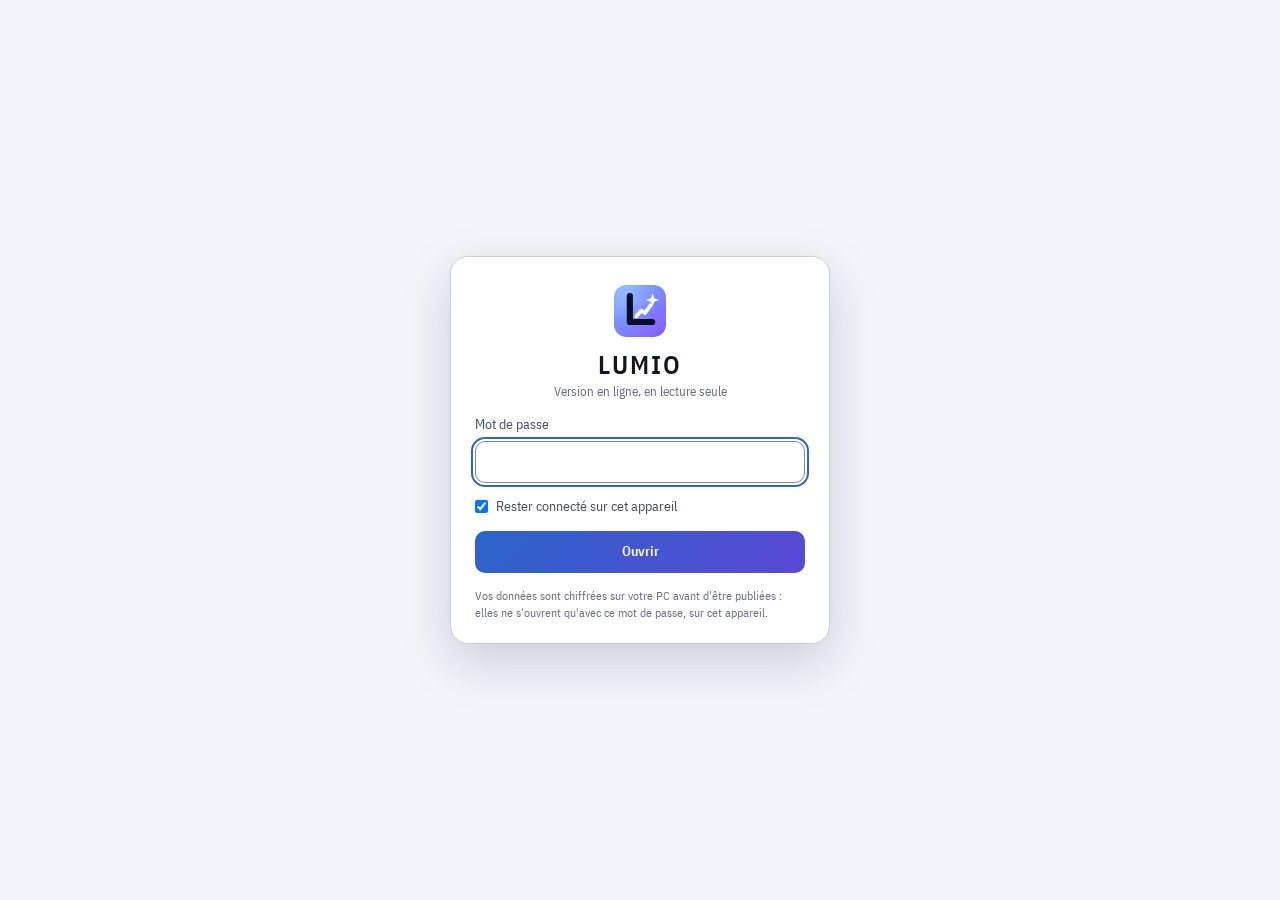
==== commit 97549ee9: "LUMIO Simple tenu à jour le 28/11/2026 17:48" ====
--- a/index.html
+++ b/index.html
@@ -4,92 +4,65 @@
 <meta charset="utf-8">
 <meta name="robots" content="noindex, nofollow">
 <meta name="viewport" content="width=device-width, initial-scale=1, viewport-fit=cover">
-<meta name="theme-color" content="#090B1D">
-<meta name="color-scheme" content="dark">
-<meta name="description" content="LUMIO — pilotage de portefeuille Trade Republic, veille de marché et analyse IA, en local.">
+<meta name="theme-color" content="#0B0E1F" media="(prefers-color-scheme: dark)">
+<meta name="theme-color" content="#F4F5FA" media="(prefers-color-scheme: light)">
+<meta name="color-scheme" content="dark light">
+<meta name="description" content="LUMIO Simple : vos actions, leur évolution, leurs prévisions, leurs comptes et leurs faits marquants ; l'alerte marché ; les sociétés à étudier ; le journal des prévisions.">
 <meta name="apple-mobile-web-app-capable" content="yes">
 <meta name="mobile-web-app-capable" content="yes">
-<meta name="apple-mobile-web-app-status-bar-style" content="black-translucent">
 <meta name="apple-mobile-web-app-title" content="LUMIO">
 <link rel="manifest" href="manifest.webmanifest">
 <link rel="icon" href="static/favicon-32.png" sizes="32x32" type="image/png">
-<link rel="icon" href="static/favicon-16.png" sizes="16x16" type="image/png">
 <link rel="apple-touch-icon" href="static/apple-touch-icon.png">
-<link rel="preload" href="static/fonts/newsreader-latin-wght-normal.woff2" as="font" type="font/woff2" crossorigin>
 <link rel="preload" href="static/fonts/plexcond-latin-500-normal.woff2" as="font" type="font/woff2" crossorigin>
-<title>LUMIO</title>
-<link rel="stylesheet" href="static/lumio.css?v=8.1.aed93e86">
+<title>LUMIO Simple</title>
+<link rel="stylesheet" href="static/simple.css?v=9.0.ebac2e9c">
 </head>
 <body>
-<div id="splash" aria-hidden="true" title="Toucher pour passer">
-  <svg viewBox="0 0 64 64"><defs><linearGradient id="spg" x1="8" y1="6" x2="58" y2="60" gradientUnits="userSpaceOnUse"><stop offset="0" stop-color="#6FA8FF"/><stop offset="1" stop-color="#8A6CFF"/></linearGradient></defs>
-    <rect width="64" height="64" rx="15" fill="url(#spg)"/>
-    <path class="sp-l" pathLength="1" d="M21 15v32h25" fill="none" stroke="#090B1D" stroke-width="7.5" stroke-linecap="round" stroke-linejoin="round"/>
-    <path class="sp-s" d="M46 11.5l1.9 4.6 4.6 1.9-4.6 1.9L46 24.5l-1.9-4.6-4.6-1.9 4.6-1.9z" fill="#090B1D"/></svg>
-  <div class="sp-n">LUMIO</div>
-</div>
-<a class="sr skip" id="skip" href="#main">Aller au contenu</a>
-<header class="tb" id="tb"><div class="tb-in">
-  <a class="brand" href="#/accueil" aria-label="LUMIO — tableau de bord"><img src="static/icon.svg" alt="" width="28" height="28"><span class="wordmark">LUMIO</span></a>
-  <nav class="nav" aria-label="Sections">
-    <a href="#/accueil" data-v="accueil"><span class="nl-l">Tableau de bord</span><span class="nl-s" aria-hidden="true">Accueil</span></a>
-    <a href="#/portefeuille" data-v="portefeuille">Portefeuille</a>
-    <a href="#/decisions" data-v="decisions">Décisions<span class="badge-dot" hidden></span></a>
-    <a href="#/inities" data-v="inities">Initiés</a>
-    <a href="#/veille" data-v="veille">Veille</a>
+<a class="skip" href="#vues">Aller au contenu</a>
+<header class="top">
+  <div class="top-in">
+    <h1 class="brand-h"><a class="brand" href="#portefeuille" aria-label="LUMIO Simple, portefeuille"><img src="static/icon.svg" alt="" width="26" height="26"><span>LUMIO <b>Simple</b></span></a></h1>
+    <p class="fresh" id="fresh" aria-live="polite">Chargement…</p>
+    <div class="acts">
+      <button class="btn p" id="go" type="button"><span class="ico-r" aria-hidden="true"></span><span id="goL">Actualiser</span></button>
+    </div>
+  </div>
+  <nav class="tabs" role="tablist" aria-label="Sections de LUMIO Simple">
+    <button role="tab" type="button" id="t-portefeuille" data-tab="portefeuille" aria-controls="v-portefeuille" aria-selected="true">Portefeuille</button>
+    <button role="tab" type="button" id="t-opportunites" data-tab="opportunites" aria-controls="v-opportunites" aria-selected="false" tabindex="-1">Opportunités</button>
+    <button role="tab" type="button" id="t-journal" data-tab="journal" aria-controls="v-journal" aria-selected="false" tabindex="-1" class="discret">Journal</button>
   </nav>
-  <div class="tb-mini" id="tbmini" aria-hidden="true"></div>
-  <div class="tb-r">
-    <button class="qdot" id="qdot" aria-label="Qualité des données" aria-haspopup="dialog" aria-expanded="false"><i></i><span id="qtime">—</span></button>
-    <button class="sync-btn" id="syncBtn" aria-label="Actualiser : Trade Republic, veille et analyse" aria-haspopup="dialog" hidden><span data-ico="refresh"></span><span class="sy-lbl">Actualiser</span></button>
-    <span class="mode-pill" id="mode">…</span>
-    <button class="ibtn" id="findBtn" aria-label="Rechercher une ligne ou un écran (Ctrl+K)" title="Rechercher (Ctrl+K)" aria-haspopup="dialog"><span data-ico="search"></span></button>
-    <button class="ibtn" id="bellBtn" aria-label="Notifications" aria-haspopup="dialog" aria-expanded="false"><span data-ico="bell"></span><i class="bell-n" id="bellN" hidden></i></button>
-    <button class="ibtn" id="privBtn" aria-pressed="false" aria-label="Mode discret : masquer les montants" title="Mode discret : masquer les montants (touche M)"></button>
-    <a class="ibtn" href="#/reglages" id="gearBtn" title="Réglages et données" aria-label="Réglages"></a>
-    <button class="ibtn" id="tourBtn" title="Visite guidée" aria-label="Visite guidée"></button>
-    <button class="btn-ia" id="iaBtn" aria-label="Demander à l'IA" title="Demander à l'IA (touche /)"><span id="iaIco"></span>IA <span class="kbd">/</span></button>
-  </div>
-</div>
-<div class="tb-sub" id="tbsub" aria-hidden="true" inert><div class="tb-sub-in"><div class="tbs-v m" id="tbsv"></div><div id="tbper"></div></div></div>
 </header>
-<main class="page" id="main" tabindex="-1"></main>
-<nav class="bn" id="bn" aria-label="Sections">
-  <a href="#/accueil" data-v="accueil"><span data-ico="home"></span>Accueil</a>
-  <a href="#/portefeuille" data-v="portefeuille"><span data-ico="wallet"></span>Portefeuille</a>
-  <button type="button" class="bn-ia" data-iaopen aria-label="Demander à l'IA"><span data-ico="spark"></span>IA</button>
-  <a href="#/decisions" data-v="decisions"><span data-ico="news"></span>Décider<span class="badge-dot" hidden></span></a>
-  <a href="#/inities" data-v="inities"><span data-ico="users"></span>Initiés</a>
-  <a href="#/veille" data-v="veille"><span data-ico="radar"></span>Veille</a>
-</nav>
-<div class="scrim" id="scrim"></div>
-<div class="pop" id="pop" role="dialog" aria-label="Détails" tabindex="-1"></div>
+<main id="vues" tabindex="-1">
+  <section id="v-portefeuille" class="wrap" role="tabpanel" aria-labelledby="t-portefeuille" aria-busy="true">
+    <div id="app">
+      <div class="sk sk-band"></div>
+      <div class="sk sk-kpi"></div>
+      <div class="sk sk-tab"></div>
+    </div>
+  </section>
+  <section id="v-opportunites" class="wrap" role="tabpanel" aria-labelledby="t-opportunites" hidden></section>
+  <section id="v-journal" class="wrap" role="tabpanel" aria-labelledby="t-journal" hidden>
+    <div id="jou"></div>
+    <section class="box outils" aria-labelledby="hOut">
+      <h2 id="hOut">Outils</h2>
+      <div class="choix">
+        <a class="btn g sm" id="full" href="complet.html">Version complète de LUMIO</a>
+        <button class="btn g sm" type="button" data-sync>Mettre à jour mes positions Trade Republic</button>
+      </div>
+      <div class="choix" id="accueil"></div>
+    </section>
+  </section>
+</main>
+<div class="scrim" id="scrim" hidden></div>
+<aside class="panel" id="panel" role="dialog" aria-modal="true" aria-labelledby="pT" hidden>
+  <div class="p-head"><div><h2 id="pT"></h2><p id="pS"></p></div><button class="x" id="pX" type="button" aria-label="Fermer">×</button></div>
+  <div class="p-body" id="pB"></div>
+</aside>
 <div class="toast" id="toast" role="status" aria-live="polite"></div>
-<div class="sr" id="live" aria-live="polite"></div>
-<script src="static/js/statique.js?v=8.1.aed93e86"></script>
-<script src="static/js/core.js?v=8.1.aed93e86"></script>
-<script src="static/js/charts.js?v=8.1.aed93e86"></script>
-<script src="static/js/v-matin.js?v=8.1.aed93e86"></script>
-<script src="static/js/v-accueil.js?v=8.1.aed93e86"></script>
-<script src="static/js/dash-edit.js?v=8.1.aed93e86"></script>
-<script src="static/js/v-portefeuille.js?v=8.1.aed93e86"></script>
-<script src="static/js/v-analyse.js?v=8.1.aed93e86"></script>
-<script src="static/js/v-patrimoine.js?v=8.1.aed93e86"></script>
-<script src="static/js/v-simu.js?v=8.1.aed93e86"></script>
-<script src="static/js/v-position.js?v=8.1.aed93e86"></script>
-<script src="static/js/v-actus.js?v=8.1.aed93e86"></script>
-<script src="static/js/v-synthese.js?v=8.1.aed93e86"></script>
-<script src="static/js/v-decisions.js?v=8.1.aed93e86"></script>
-<script src="static/js/v-veille.js?v=8.1.aed93e86"></script>
-<script src="static/js/v-inities.js?v=8.1.aed93e86"></script>
-<script src="static/js/v-ia.js?v=8.1.aed93e86"></script>
-<script src="static/js/v-reglages.js?v=8.1.aed93e86"></script>
-<script src="static/js/v-rapport.js?v=8.1.aed93e86"></script>
-<script src="static/js/sync.js?v=8.1.aed93e86"></script>
-<script src="static/js/actualiser.js?v=8.1.aed93e86"></script>
-<script src="static/js/recherche.js?v=8.1.aed93e86"></script>
-<script src="static/js/app.js?v=8.1.aed93e86"></script>
-<script src="static/js/motion.js?v=8.1.aed93e86"></script>
-<script src="static/js/tour.js?v=8.1.aed93e86"></script>
+<noscript><p class="wrap">LUMIO Simple a besoin de JavaScript.</p></noscript>
+<script src="static/js/statique.js?v=9.0.ebac2e9c"></script>
+<script src="static/js/simple.js?v=9.0.ebac2e9c"></script>
 </body>
 </html>
--- a/static/simple.css
+++ b/static/simple.css
@@ -0,0 +1,497 @@
+/* LUMIO Simple (9.0) — trois onglets : Portefeuille, Opportunités, Journal (discret). Chiffres en Plex Condensed (chasse fixe des
+   nombres), titres en Newsreader ; couleurs du thème LUMIO, claires ou sombres selon l'appareil. */
+@font-face{font-family:"Newsreader";font-style:normal;font-weight:200 800;font-display:swap;src:url(fonts/newsreader-latin-wght-normal.woff2) format("woff2")}
+@font-face{font-family:"Plex Cond";font-style:normal;font-weight:400;font-display:swap;src:url(fonts/plexcond-latin-400-normal.woff2) format("woff2")}
+@font-face{font-family:"Plex Cond";font-style:normal;font-weight:500;font-display:swap;src:url(fonts/plexcond-latin-500-normal.woff2) format("woff2")}
+@font-face{font-family:"Plex Cond";font-style:normal;font-weight:600;font-display:swap;src:url(fonts/plexcond-latin-600-normal.woff2) format("woff2")}
+@font-face{font-family:"Plex Cond";font-style:normal;font-weight:700;font-display:swap;src:url(fonts/plexcond-latin-700-normal.woff2) format("woff2")}
+
+:root{
+  --bg:#0B0E1F; --bg2:#0F132A; --card:#121733; --card2:#181E40; --line:rgba(150,160,255,.14); --line2:rgba(150,160,255,.26);
+  --ink:#EEF0FA; --ink2:#B4B9D6; --ink3:#868CAD; --acc:#9D8CFF; --acc2:#6FA8FF; --acc-bg:rgba(138,108,255,.16);
+  --up:#3FD08F; --up-bg:rgba(63,208,143,.12); --down:#FF7373; --down-bg:rgba(255,115,115,.12); --warn:#F5B547; --warn-bg:rgba(245,181,71,.13);
+  --ctl:rgba(150,160,255,.6); --sh:0 18px 50px rgba(0,0,0,.45); --f:"Plex Cond","IBM Plex Sans Condensed","Arial Narrow",system-ui,sans-serif; --f-t:"Newsreader",Georgia,serif;
+  --r:12px; --on-acc:#0B0E1F; color-scheme:dark;
+}
+@media (prefers-color-scheme: light){
+  :root{
+    --bg:#F4F5FA; --bg2:#ECEEF6; --card:#FFFFFF; --card2:#F7F8FC; --line:#E1E4EF; --line2:#C9CEE0;
+    --ink:#12152A; --ink2:#454B6B; --ink3:#666C8C; --acc:#5A47D6; --acc2:#2B66C9; --acc-bg:rgba(90,71,214,.09);
+    --up:#0B6B47; --up-bg:rgba(14,124,83,.09); --down:#AD2A22; --down-bg:rgba(194,51,42,.08); --warn:#8A5100; --warn-bg:rgba(201,124,0,.11);
+    --ctl:#7F86A6; --sh:0 18px 50px rgba(20,24,60,.18); --on-acc:#FFFFFF; color-scheme:light;
+  }
+}
+*{box-sizing:border-box;margin:0;padding:0}
+[hidden]{display:none!important}
+html{-webkit-text-size-adjust:100%;text-size-adjust:100%;scroll-padding-top:calc(var(--top-h,112px) + 10px)}
+body{background:var(--bg);color:var(--ink);font:15px/1.45 var(--f);font-variant-numeric:tabular-nums;min-height:100vh}
+a{color:var(--acc2)}
+button,input,select{font:inherit;color:inherit}
+:focus-visible{outline:2px solid var(--acc2);outline-offset:2px;border-radius:6px}
+.skip{position:absolute;left:-999px;top:8px;background:var(--card);padding:8px 12px;border-radius:8px;z-index:90}
+.skip:focus{left:12px}
+main:focus{outline:none}
+.brand-h{font:inherit;margin:0;display:flex}
+.wrap{max-width:1240px;margin:0 auto;padding:0 max(16px,env(safe-area-inset-left)) 40px}
+.muted{color:var(--ink3)}
+.up{color:var(--up)} .dn{color:var(--down)} .wa{color:var(--warn)}
+
+/* ── En-tête ── */
+.top{position:sticky;top:0;z-index:30;background:color-mix(in srgb,var(--bg) 88%,transparent);backdrop-filter:blur(10px);-webkit-backdrop-filter:blur(10px);border-bottom:1px solid var(--line);padding-top:env(safe-area-inset-top)}
+.top-in{max-width:1240px;margin:0 auto;padding:10px 16px;display:flex;align-items:center;gap:14px}
+.brand{display:flex;align-items:center;gap:9px;text-decoration:none;color:var(--ink);font:600 17px/1 var(--f);letter-spacing:.06em;white-space:nowrap}
+.brand b{font-weight:500;color:var(--acc)}
+.brand img{border-radius:7px}
+.fresh{flex:1;min-width:0;color:var(--ink3);font-size:13px;line-height:1.35}
+.acts{display:flex;gap:8px;align-items:center}
+.btn{display:inline-flex;align-items:center;gap:8px;height:38px;padding:0 15px;border-radius:10px;border:1px solid var(--ctl);background:var(--card);color:var(--ink);font-weight:600;font-size:14px;cursor:pointer;text-decoration:none;white-space:nowrap}
+.btn:hover{border-color:var(--acc)}
+.btn.p{background:linear-gradient(135deg,var(--acc2),var(--acc));border-color:transparent;color:var(--on-acc,#fff)}
+.btn.p:hover{filter:brightness(1.08)}
+.btn.g{background:transparent}
+.btn.sm{height:32px;padding:0 11px;font-size:13px}
+.btn[disabled]{opacity:.6;cursor:progress}
+.ico-r{width:15px;height:15px;border:2px solid currentColor;border-right-color:transparent;border-radius:50%;display:inline-block}
+.run .ico-r{animation:spin 1s linear infinite}
+@keyframes spin{to{transform:rotate(360deg)}}
+
+/* ── Onglets (8.3) : Portefeuille et Opportunités en avant, Journal discret ── */
+.tabs{max-width:1240px;margin:0 auto;padding:0 max(16px,env(safe-area-inset-right)) 0 max(16px,env(safe-area-inset-left));display:flex;flex-wrap:wrap;gap:4px;align-items:flex-end}
+.tabs button{border:0;background:none;color:var(--ink2);font-weight:600;font-size:15px;padding:8px 14px 10px;cursor:pointer;border-bottom:2px solid transparent;min-height:40px}
+.tabs button[aria-selected="true"]{color:var(--ink);border-bottom-color:var(--acc)}
+.tabs button:hover{color:var(--ink)}
+.tabs button.discret{margin-left:auto;font-weight:500;font-size:13px;color:var(--ink3);padding:8px 6px 10px}
+.tabs button.discret[aria-selected="true"]{color:var(--ink2);border-bottom-color:var(--line2)}
+.tabs .n{font-size:11.5px;font-weight:700;color:var(--acc);margin-left:6px}
+
+/* ── Bandeau marché ── */
+.band{margin-top:16px;border-radius:var(--r);padding:12px 16px;display:flex;gap:12px 18px;align-items:center;flex-wrap:wrap;border:1px solid var(--line);background:var(--card)}
+.band .lv{display:flex;align-items:center;gap:9px;font-weight:700;font-size:15px}
+.band .lv i{width:10px;height:10px;border-radius:50%;background:var(--up);box-shadow:0 0 0 4px var(--up-bg)}
+.band.l1{border-color:color-mix(in srgb,var(--warn) 55%,transparent);background:linear-gradient(0deg,var(--warn-bg),var(--warn-bg)),var(--card)}
+.band.l1 .lv i{background:var(--warn);box-shadow:0 0 0 4px var(--warn-bg)}
+.band.l2{border-color:var(--down);background:linear-gradient(0deg,var(--down-bg),var(--down-bg)),var(--card)}
+.band.l2 .lv i{background:var(--down);box-shadow:0 0 0 4px var(--down-bg);animation:pulse 1.6s ease-in-out infinite}
+@keyframes pulse{50%{box-shadow:0 0 0 7px var(--down-bg)}}
+.band .why{display:block;flex:1 1 320px;color:var(--ink2);font-size:14px}
+.band .ix{display:flex;gap:14px;flex-wrap:wrap;font-size:13.5px;color:var(--ink2)}
+.band .ix b{font-weight:600}
+.band .ix .muted{font-size:12px;color:var(--ink2)}
+.band.stale{border-color:var(--line2);background:var(--card2)}
+.band.stale .lv i{background:var(--ink3);box-shadow:0 0 0 4px var(--line)}
+.band.stale a{color:var(--acc2);white-space:nowrap}
+.band .bn{flex-basis:100%;color:var(--ink2);font-size:12px}
+b.note{font-size:15px}
+.comp{list-style:none;display:flex;flex-direction:column;gap:8px}
+.comp li{display:grid;grid-template-columns:1fr auto;gap:2px 10px;align-items:baseline}
+.comp .t{font-size:13.5px}
+.comp .t small{color:var(--ink3);font-size:11.5px}
+.comp .p{font-weight:700;font-size:14px}
+.comp .bar{grid-column:1/-1;height:6px;border-radius:3px;background:var(--bg2);overflow:hidden}
+.comp .bar i{display:block;height:100%;border-radius:3px;background:linear-gradient(90deg,var(--acc2),var(--acc))}
+.comp .e{grid-column:1/-1;color:var(--ink3);font-size:12px}
+.prog{list-style:none;display:flex;flex-direction:column;gap:4px;font-size:13px;margin-top:6px}
+.sous{font:600 13px/1.3 var(--f);color:var(--ink2);margin-top:14px}
+p.sous{font-weight:400;color:var(--ink3)}
+.prog li{display:flex;justify-content:space-between;gap:10px}
+.prog li span:first-child{color:var(--ink3)}
+
+/* ── Chiffres clés ── */
+.kpis{display:grid;grid-template-columns:1.3fr repeat(3,1fr);gap:12px;margin-top:14px}
+.kpi{background:var(--card);border:1px solid var(--line);border-radius:var(--r);padding:14px 16px;min-width:0}
+.kpi .l{color:var(--ink3);font-size:12.5px;display:block}
+.kpi .v{font:600 24px/1.2 var(--f);display:block;margin-top:4px;white-space:nowrap}
+.kpi.big .v{font:500 34px/1.1 var(--f-t);letter-spacing:-.01em}
+.kpi .s{font-size:13.5px;display:block;margin-top:2px}
+
+/* ── Répartition et à ne pas manquer ── */
+.bref{margin-top:12px}
+.bref ul{list-style:none;display:flex;flex-direction:column;gap:7px}
+.bref li{display:grid;grid-template-columns:8.6rem 1fr;gap:14px;font-size:14px;line-height:1.45}
+.bref .k{color:var(--ink3);font-size:13px;padding-top:1px}
+.bref .t{color:var(--ink2)}
+.bref .t b{font-weight:600}
+.bref .nw{white-space:nowrap}
+.scen{margin-top:12px}
+.scen .ev{padding:12px 0 2px;border-top:1px solid var(--line)}
+.scen .ev:first-of-type{border-top:0;padding-top:2px}
+.scen h3{font:600 14.5px/1.3 var(--f);margin-bottom:8px}
+.scen h3 .q{font-weight:400;color:var(--ink3);font-size:13px;margin-left:4px}
+.ev-ch{display:flex;flex-wrap:wrap;gap:6px;margin:6px 0 2px}
+.ev-ch button{display:inline-flex;align-items:center;gap:7px;border:1px solid var(--ctl);background:var(--card);color:var(--ink2);border-radius:999px;padding:6px 13px;font:inherit;font-size:13px;cursor:pointer;min-height:36px}
+.ev-ch button small{font-weight:600;font-size:12.5px}
+.ev-ch button[aria-checked="true"]{border-color:var(--acc);background:var(--acc-bg);color:var(--ink);font-weight:600}
+.ev-ch button:focus-visible{outline:2px solid var(--acc);outline-offset:2px}
+.sc-tout>summary{list-style:none;cursor:pointer;display:flex;align-items:flex-start;gap:12px;border-radius:8px}
+.sc-tout>summary::-webkit-details-marker{display:none}
+.sc-tout>summary h2{margin-bottom:0;justify-content:flex-start;gap:4px 10px;flex:1}
+.sc-tout>summary::after{content:"";width:8px;height:8px;border-right:2px solid var(--ink2);border-bottom:2px solid var(--ink2);transform:rotate(45deg);margin:3px 4px 0 0;flex:none}
+.sc-tout[open]>summary::after{transform:rotate(-135deg);margin-top:7px}
+.sc-tout[open]>summary{margin-bottom:8px}
+.ev-cap{color:var(--ink3);font-size:12.5px;margin-bottom:10px}
+.ev-new{font-size:13px;color:var(--ink);background:var(--warn-bg);border-radius:8px;padding:6px 10px;margin:2px 0 8px}
+.ev details,.ev-plus{margin:8px 0 6px}
+.ev details>summary,.ev-plus>summary,.lire>summary,.o-sous>summary{cursor:pointer;color:var(--ink2);font-size:13px;width:max-content;max-width:100%;border-radius:6px;list-style:none}
+.ev details>summary::-webkit-details-marker,.ev-plus>summary::-webkit-details-marker,.lire>summary::-webkit-details-marker,.o-sous>summary::-webkit-details-marker{display:none}
+.ev details>summary::before,.ev-plus>summary::before,.lire>summary::before,.o-sous>summary::before{content:"▸";display:inline-block;width:1.1em;color:var(--ink3)}
+.ev details[open]>summary::before,.ev-plus[open]>summary::before,.lire[open]>summary::before,.o-sous[open]>summary::before{content:"▾"}
+.ev-plus{border-top:1px solid var(--line);padding-top:10px}
+.ev-plus>.ev:first-of-type{border-top:0;padding-top:8px}
+.ev-t{margin-top:8px}
+.ev-t th small{display:block;font-weight:400;color:var(--ink3);font-size:11.5px}
+.ev-t tfoot td{border-top:1px solid var(--line2);font-weight:600}
+.ev-act{list-style:none;margin:10px 0 6px;display:flex;flex-direction:column;gap:6px;font-size:13px;color:var(--ink2)}
+.ev-act b{color:var(--ink);font-weight:600;margin-right:3px}
+.ev-act .src,.scen .guard .src{color:var(--ink3)}
+.scen .note{color:var(--ink3);font-size:12.5px;margin-top:8px}
+.sc{position:relative;margin-left:4px;color:var(--acc);font-size:11px;font-weight:700;vertical-align:1px}
+.tl{position:relative;color:var(--ink3);font-weight:700;margin-right:2px}
+.sr{position:absolute;width:1px;height:1px;overflow:hidden;clip:rect(0 0 0 0);clip-path:inset(50%);white-space:nowrap}
+.scd h4{font:600 13.5px/1.3 var(--f);margin:6px 0 6px}
+.grid2{display:grid;grid-template-columns:1fr 1fr;gap:8px}
+.cell.sc-c.on{border-color:var(--acc);box-shadow:0 0 0 1px var(--acc) inset}
+.cell .v small{font-size:12px;font-weight:400;color:var(--ink3)}
+.etat{font-weight:700;font-size:12px;border-radius:999px;padding:2px 9px;border:1px solid var(--line2)}
+.etat.e-f{color:var(--up);background:var(--up-bg);border-color:transparent}
+.etat.e-w{color:var(--warn);background:var(--warn-bg);border-color:transparent}
+.etat.e-d{color:var(--down);background:var(--down-bg);border-color:transparent}
+.cpt-r{font-size:13.5px;color:var(--ink2);margin-bottom:6px}
+.fm-l{font-weight:600}
+.rk{font-weight:600}
+.rk.r1{color:var(--up)} .rk.r2{color:var(--ink)} .rk.r3{color:var(--warn)} .rk.r4{color:var(--down)}
+.o-sc{margin-top:12px}
+.o-sous{margin-top:10px}
+.o-sous>summary{font-size:13.5px;margin-bottom:8px}
+.o-sc h3{font:600 14px/1.3 var(--f);margin-bottom:6px}
+.o-sc h3 small{font-weight:400;color:var(--ink3);font-size:12.5px;margin-left:6px}
+.o-sc ul{list-style:none;display:flex;flex-direction:column;gap:10px;font-size:13.5px}
+.otab th small.th{font-size:11.5px}
+.otab small.th,.otab .rq{white-space:normal}
+.otab .rq{min-width:6.4em}
+.otab td.nm,.otab td.nm b,.otab td.nm small{white-space:normal;overflow:visible}
+.otab td.nm{min-width:9.5em}
+.duo{display:grid;grid-template-columns:1.25fr 1fr;gap:12px;margin-top:12px}
+.box{background:var(--card);border:1px solid var(--line);border-radius:var(--r);padding:14px 16px;min-width:0}
+.box h2{font:600 15px/1.2 var(--f);margin-bottom:10px;display:flex;justify-content:space-between;gap:4px 8px;flex-wrap:wrap;align-items:baseline}
+.box h2 small{font-weight:400;color:var(--ink3);font-size:12.5px}
+.rep{list-style:none;display:grid;grid-template-columns:1fr 1fr;gap:6px 22px}
+.rep li{display:grid;grid-template-columns:1fr auto;gap:2px 10px;align-items:baseline;min-width:0}
+.rep .t{font-size:13.5px;white-space:normal;overflow-wrap:anywhere}
+.rep .p{font-weight:700;font-size:14px}
+.rep .bar{grid-column:1/-1;height:6px;border-radius:3px;background:var(--bg2);overflow:hidden}
+.rep .bar i{display:block;height:100%;border-radius:3px;background:linear-gradient(90deg,var(--acc2),var(--acc))}
+.rep .e{grid-column:1/-1;color:var(--ink3);font-size:12px;margin-top:-1px}
+.sav{list-style:none;display:flex;flex-direction:column;gap:9px}
+.sav li{display:grid;grid-template-columns:auto 1fr;gap:10px;align-items:start;font-size:13.5px}
+.sav .k{font-size:11.5px;font-weight:700;border-radius:999px;padding:1px 8px;white-space:nowrap;background:var(--acc-bg);color:var(--acc)}
+.sav .k.actu{background:var(--warn-bg);color:var(--warn)}
+.sav .k.fait{background:var(--down-bg);color:var(--down)}
+.sav .k.res{background:var(--up-bg);color:var(--up)}
+.sav b{font-weight:600}
+.sav a{color:var(--ink);text-decoration:underline;text-decoration-color:var(--line2);text-underline-offset:3px}
+.sav a:hover{text-decoration-color:var(--acc2)}
+.sav .src{color:var(--ink3);font-size:12px}
+.empty{color:var(--ink3);font-size:13.5px}
+
+/* ── Tableau ── */
+.bar2{display:flex;justify-content:space-between;align-items:center;gap:10px;margin:18px 0 8px;flex-wrap:wrap}
+.bar2 h2{font:500 21px/1.2 var(--f-t)}
+.seg{display:inline-flex;border:1px solid var(--ctl);border-radius:10px;padding:2px;background:var(--card)}
+.seg button{border:0;background:transparent;padding:6px 13px;border-radius:8px;font-weight:600;font-size:13.5px;color:var(--ink2);cursor:pointer;min-height:32px}
+.seg button[aria-pressed="true"]{background:var(--acc-bg);color:var(--ink)}
+.segs{display:flex;gap:8px;flex-wrap:wrap}
+.seg.vue{display:none}
+.tw{background:var(--card);border:1px solid var(--line);border-radius:var(--r);overflow:auto}
+.tw[data-more]{-webkit-mask-image:linear-gradient(to right,#000 calc(100% - 34px),transparent);mask-image:linear-gradient(to right,#000 calc(100% - 34px),transparent)}
+table{border-collapse:collapse;width:100%;font-size:14px}
+th,td{padding:9px 10px;text-align:right;white-space:nowrap}
+th:first-child,td:first-child{text-align:left}
+thead th,thead td{position:sticky;top:0;background:var(--card2);z-index:1;font-weight:600;font-size:12.5px;color:var(--ink3);border-bottom:1px solid var(--line)}
+thead tr.grp th,thead tr.grp td{font-size:12px;letter-spacing:.02em;color:var(--ink2);border-bottom:0;padding-bottom:0;text-align:center}
+thead tr.grp th.ev{border-left:1px solid var(--line)}
+thead tr.grp th.pv{border-left:2px solid var(--acc)}
+th button{border:0;background:none;color:inherit;font:inherit;cursor:pointer;padding:2px 0}
+th button.on{color:var(--ink)}
+th button.on.desc::after{content:" ↓"} th button.on.asc::after{content:" ↑"}
+td.sep,th.sep{border-left:1px solid var(--line)}
+td.pvs,th.pvs{border-left:2px solid var(--acc)}
+tbody tr{border-top:1px solid var(--line);cursor:pointer}
+tbody tr:hover{background:var(--acc-bg)}
+tbody tr:focus-within{box-shadow:inset 3px 0 0 var(--acc2)}
+tbody tr.chute{background:var(--down-bg)}
+/* Bas et haut à un an : sous chaque ligne, ce qui y mènerait ; les deux chiffres y sont repris quand leurs colonnes sont masquées */
+tr.bhr{border-top:0}
+tr.bhr td{text-align:left;white-space:normal;padding-top:0;font-size:12.5px;color:var(--ink2);line-height:1.35}
+.bh{display:inline;margin-right:18px}
+.bh .ar{font-size:10px;margin-right:4px} .bh .ar.up{color:var(--up)} .bh .ar.dn{color:var(--down)}
+.bhv{font-weight:600;margin-right:5px;display:none}
+td.pb .mn,.bhv .mn{font-size:11px;margin-left:2px;color:var(--ink3);font-weight:400}
+tr.bhr.vide{display:none}
+.bht{font-weight:600;margin-right:8px}
+tr.bhr td.bhc{border-left:2px solid var(--acc)}
+.bhf li b{font-weight:600}
+td.nm{max-width:260px;overflow:hidden;text-overflow:ellipsis}
+td.nm b{font-weight:600;display:flex;align-items:baseline;min-width:0}
+.ln{font:inherit;font-weight:600;color:inherit;background:none;border:0;padding:0;margin:0;cursor:pointer;text-align:left;min-width:0;overflow:hidden;text-overflow:ellipsis;border-radius:4px}
+.ln:focus-visible{outline:2px solid var(--acc2);outline-offset:-2px}
+.cpm{font-weight:600}
+td.nm small{color:var(--ink3);font-size:12px;display:block;overflow:hidden;text-overflow:ellipsis}
+td.nm small.per{display:none}
+td .rv{font-size:11px;margin-left:3px}
+.dot{display:inline-flex;align-items:center;gap:6px;font-size:13px;font-weight:600}
+.dot::before{content:"";width:8px;height:8px;border-radius:50%;background:var(--ink3)}
+.dot.f::before{background:var(--up)} .dot.d::before{background:var(--down)} .dot.n::before{background:var(--warn)}
+.fl{color:var(--warn);font-weight:700;margin-left:4px;flex:none}
+.fl.info{color:var(--acc)}
+/* Motif du « ! », écrit sous le nom ; les comptes fragiles sont déjà dits sur la ligne (sauf sur téléphone) */
+.mt{display:block;font-size:12px;font-weight:600;line-height:1.35;color:var(--warn);overflow:hidden;text-overflow:ellipsis}
+.mt.fait{color:var(--down)}
+.mt.info{color:var(--acc)}
+.mt.comptes{display:none}
+.mt .plus{font-weight:500;color:var(--ink3)}
+tfoot td{border-top:2px solid var(--line2);font-weight:700}
+tfoot tr.som td{border-top:1px solid var(--line);font-weight:600;color:var(--ink2)}
+tfoot tr.bhr td{border-top:0;font-weight:400}
+tfoot tr.som td.nm b{font-weight:600}
+.legend{color:var(--ink2);font-size:13px;margin-top:8px;line-height:1.5;max-width:100ch}
+.lire{margin-top:6px}
+.lire dl{display:grid;grid-template-columns:auto 1fr;gap:5px 14px;margin-top:8px;font-size:13px;color:var(--ink2);max-width:100ch}
+.lire dt{font-weight:600;color:var(--ink);white-space:nowrap}
+
+/* ── Pied de page ── */
+.foot{margin-top:18px;display:grid;grid-template-columns:1fr 1fr;gap:12px}
+.foot p{color:var(--ink2);font-size:13.5px}
+.foot .note{color:var(--ink3);font-size:12.5px;margin-top:6px}
+.choix{display:flex;gap:14px;flex-wrap:wrap;margin-top:8px;font-size:13.5px}
+.choix label{display:flex;gap:6px;align-items:center;cursor:pointer;white-space:nowrap;min-height:40px}
+.choix .btn{white-space:normal;height:auto;min-height:32px;padding-top:6px;padding-bottom:6px;text-align:left;max-width:100%}
+.full2{display:none;margin-top:10px}
+
+/* ── Panneau d'une ligne ── */
+.scrim{position:fixed;inset:0;background:rgba(5,7,20,.55);z-index:40}
+.panel{position:fixed;top:0;right:0;bottom:0;width:min(560px,100%);background:var(--bg);border-left:1px solid var(--line2);z-index:50;display:flex;flex-direction:column;box-shadow:var(--sh);padding-top:env(safe-area-inset-top)}
+.p-head{display:flex;justify-content:space-between;gap:12px;padding:16px 18px 12px;border-bottom:1px solid var(--line)}
+.p-head h2{font:500 24px/1.15 var(--f-t)}
+.p-head p{color:var(--ink2);font-size:13.5px;margin-top:4px}
+.x{border:1px solid var(--ctl);background:var(--card);width:40px;height:40px;border-radius:10px;font-size:24px;line-height:1;cursor:pointer;flex:none}
+.p-body{overflow:auto;padding:14px 18px calc(28px + env(safe-area-inset-bottom));display:flex;flex-direction:column;gap:16px}
+.p-body h3{font:600 14.5px/1.2 var(--f);margin-bottom:8px;display:flex;justify-content:space-between;gap:8px;align-items:baseline}
+.p-body h3 small{font-weight:400;color:var(--ink3);font-size:12.5px}
+.p-body .btn{flex:none}                     /* dans une colonne flexible, un bouton ne se tasse pas quand le contenu déborde */
+.grid4{display:grid;grid-template-columns:repeat(4,1fr);gap:8px}
+.cell{background:var(--card);border:1px solid var(--line);border-radius:10px;padding:9px 10px;min-width:0}
+.cell .l{color:var(--ink3);font-size:12px;display:block}
+.cell .v{font-weight:700;font-size:16px;display:block;margin-top:2px}
+.cell .s{font-size:12px;color:var(--ink2);display:block}
+.lect{border-radius:10px;padding:10px 12px;background:var(--card);border:1px solid var(--line);font-size:14px}
+.lect.f{border-color:color-mix(in srgb,var(--up) 50%,transparent)} .lect.d{border-color:color-mix(in srgb,var(--down) 50%,transparent)}
+.why{list-style:none;display:flex;flex-direction:column;gap:7px;font-size:13.5px;color:var(--ink2)}
+.why li{display:grid;grid-template-columns:1fr auto;gap:10px}
+.why .ef{font-weight:600;white-space:nowrap}
+.why .w-sc{background:var(--acc-bg);border-radius:8px;padding:7px 9px;color:var(--ink)}
+.news{list-style:none;display:flex;flex-direction:column;gap:9px}
+.news li{display:grid;grid-template-columns:18px 1fr;gap:8px;font-size:13.5px}
+.news .pol{font-weight:800;text-align:center}
+.news a{color:var(--ink);text-decoration:none}
+.news a:hover{text-decoration:underline}
+.news .src{color:var(--ink3);font-size:12px;display:block}
+.ia{background:var(--acc-bg);border-radius:10px;padding:10px 12px;font-size:14px}
+.ia b{color:var(--acc)}
+.spark{width:100%;height:56px;display:block}
+.sel{background:var(--card);border:1px solid var(--ctl);border-radius:8px;padding:5px 8px;max-width:100%;min-height:34px}
+.rows{display:flex;flex-direction:column;gap:6px;font-size:13.5px}
+.rows div{display:flex;justify-content:space-between;gap:10px;border-bottom:1px dashed var(--line);padding-bottom:5px}
+.rows div span:first-child{color:var(--ink3)}
+.tag{display:inline-block;font-size:11.5px;font-weight:700;border-radius:999px;padding:1px 8px;background:var(--warn-bg);color:var(--warn);margin:0 4px 4px 0}
+.tag.fait,.tag.chute{background:var(--down-bg);color:var(--down)}
+.tag.info{background:var(--acc-bg);color:var(--acc)}
+.fm-suite{display:block;margin-top:3px;font-size:12.5px;font-weight:600;color:var(--acc)}
+.fm-suivi{display:block;margin-top:4px;font-size:12px;font-weight:600;color:var(--ink2)}
+ul.fm-suites{list-style:none;margin:2px 0 0;padding:0 0 0 10px;border-left:2px solid var(--line);font-size:12.5px;color:var(--ink2)}
+ul.fm-suites li{padding:1px 0;display:block;border:0}
+.guard{color:var(--ink3);font-size:12.5px}
+
+/* ── Opportunités ── */
+.o-head{display:flex;justify-content:space-between;align-items:flex-end;gap:8px 14px;flex-wrap:wrap;margin:18px 0 8px}
+.o-head h2{font:500 21px/1.2 var(--f-t)}
+.o-head p{color:var(--ink3);font-size:13px}
+.o-meth{color:var(--ink2);font-size:13.5px;margin-top:10px;max-width:80ch}
+small.th{color:var(--ink3);font-size:12px;display:block;font-weight:400}
+.rang{color:var(--ink3);font-size:12px;font-weight:600;margin-right:6px}
+.pill{display:inline-block;font-size:11.5px;font-weight:700;border-radius:999px;padding:1px 8px;background:var(--acc-bg);color:var(--acc);margin-left:6px;vertical-align:1px}
+.wait{display:flex;gap:10px;align-items:center;color:var(--ink2);font-size:14px;padding:18px 16px}
+.wait .ico-r{animation:spin 1s linear infinite}
+
+/* ── Journal ── */
+.j-grid{display:grid;grid-template-columns:repeat(4,1fr);gap:12px;margin-top:14px}
+.lecons{list-style:none;display:flex;flex-direction:column;gap:9px;font-size:14px}
+.lecons li{display:grid;grid-template-columns:auto 1fr;gap:10px;align-items:start}
+.lecons .k{font-size:11.5px;font-weight:700;border-radius:999px;padding:1px 8px;white-space:nowrap;background:var(--acc-bg);color:var(--acc)}
+.chart{width:100%;height:auto;display:block;margin:0 auto}
+.chart .ax{fill:var(--ink3);font-size:11px;font-family:var(--f)}
+.mini{font-size:13.5px}
+.mini td,.mini th{padding:7px 8px}
+.ok{color:var(--up);font-weight:700}.ko{color:var(--down);font-weight:700}
+.act{list-style:none;display:flex;flex-direction:column;font-size:13.5px}
+.act li{display:grid;grid-template-columns:150px 1fr auto;gap:10px;padding:6px 0;border-bottom:1px dashed var(--line)}
+.act li span:first-child{color:var(--ink3)}
+.outils{margin-top:14px}
+.outils h2{font:600 15px/1.2 var(--f);margin-bottom:6px}
+.stack{display:flex;flex-direction:column;gap:12px;margin-top:14px}
+
+/* ── Fenêtre (mise à jour Trade Republic, demande depuis le téléphone) ── */
+.form{display:flex;flex-direction:column;gap:10px}
+.form label{display:flex;flex-direction:column;gap:5px;font-size:13.5px;color:var(--ink2)}
+.inp{height:42px;border-radius:10px;border:1px solid var(--ctl);background:var(--card);padding:0 12px;font-size:16px;color:var(--ink)}
+.msg{border-radius:10px;padding:10px 12px;background:var(--card);border:1px solid var(--line);font-size:14px}
+.msg.ok{border-color:color-mix(in srgb,var(--up) 50%,transparent)}
+.msg.err{border-color:var(--down);color:var(--down)}
+
+.toast{position:fixed;left:50%;bottom:calc(18px + env(safe-area-inset-bottom));transform:translateX(-50%) translateY(20px);opacity:0;pointer-events:none;background:var(--card2);border:1px solid var(--line2);border-radius:10px;padding:10px 16px;font-size:14px;z-index:60;transition:.25s;box-shadow:var(--sh);max-width:calc(100% - 32px)}
+.toast.on{opacity:1;transform:translateX(-50%) translateY(0)}
+.toast.err{border-color:var(--down)}
+
+/* ── Chargement ── */
+.sk{border-radius:var(--r);background:linear-gradient(90deg,var(--card) 25%,var(--card2) 50%,var(--card) 75%);background-size:200% 100%;animation:sk 1.4s ease-in-out infinite;margin-top:14px}
+.sk-band{height:52px}.sk-kpi{height:96px}.sk-tab{height:420px}
+@keyframes sk{to{background-position:-200% 0}}
+
+/* ── Version en ligne : écran du mot de passe (statique.js) ── */
+.lock{position:fixed;inset:0;z-index:250;display:grid;place-items:center;padding:24px 16px;overflow:auto;background:var(--bg)}
+html.locked,html.locked body{overflow:hidden}
+.lock-f{width:min(380px,100%);display:flex;flex-direction:column;gap:14px;padding:28px 24px 22px;border:1px solid var(--line2);border-radius:18px;background:var(--card);box-shadow:var(--sh)}
+.lock-f img{align-self:center;border-radius:12px}
+.lock-f h1{font:600 26px/1 var(--f);letter-spacing:.08em;text-align:center}
+.lock-s{text-align:center;color:var(--ink3);font-size:13px;margin-top:-8px}
+.lock .fld{display:flex;flex-direction:column;gap:6px;font-size:13.5px;color:var(--ink2)}
+.lock .chk{display:flex;gap:8px;align-items:center;font-size:13.5px;color:var(--ink2)}
+.lock-f .btn{height:42px;justify-content:center}
+.lock-e{color:var(--down);font-size:13px;font-weight:600}
+.lock-n{color:var(--ink3);font-size:12px;line-height:1.45}
+
+/* ── Téléphone ── */
+@media (max-width: 860px){
+  .kpis{grid-template-columns:repeat(3,1fr)}
+  .kpi.big{grid-column:1/-1}
+  .duo,.foot{grid-template-columns:1fr}
+  .j-grid{grid-template-columns:repeat(2,1fr)}
+  .act li{grid-template-columns:110px 1fr auto}
+}
+/* Ordinateur : Évolution et Prévision côte à côte, douze colonnes avec Bas et Haut : marges serrées */
+@media (min-width: 1201px){
+  #tab th,#tab td{padding-left:7px;padding-right:7px}
+  #tab th:first-child,#tab td:first-child{padding-left:10px}
+  #tab th:last-child,#tab td:last-child{padding-right:10px}
+}
+/* Tablette et téléphone : le tableau complet ne tient plus, on choisit entre Évolution et Prévision */
+@media (max-width: 1200px){
+  .seg.vue{display:inline-flex}
+  table.ev .gp,table.pv .ge{display:none}
+  table.ev tr.som{display:none}
+  table.ev tr.bhr{display:none}
+  tr.bhr td.bh0{display:none}
+  tr.bhr td.bhc{border-left:0}
+  thead tr.grp{display:none}
+  td.sep,th.sep,td.pvs,th.pvs{border-left:0}
+}
+@media (max-width: 720px){
+  #app{display:flex;flex-direction:column}
+  #app>.band{order:0} #app>.kpis{order:1} #app>.bref{order:2} #app>.scen{order:3} #app>.bar2{order:4} #app>.tw{order:5} #app>.legend{order:6} #app>.lire{order:7} #app>.duo{order:8} #app>.foot{order:9}
+  .seg button{min-height:40px;min-width:40px;padding:8px 14px}
+  .btn,.btn.sm{height:40px}
+  .choix .btn{min-height:40px}
+  th button{min-height:40px;min-width:40px}
+  .ev-ch button{min-height:40px}
+  .ev details>summary,.ev-plus>summary,.lire>summary,.o-sous>summary{min-height:40px;display:flex;align-items:center}
+  .sc-tout>summary{min-height:40px}
+  .brand{min-height:40px}
+  .sel{min-height:40px}
+  td.nm{max-width:150px}
+  th,td{padding:9px 7px}
+  td.nm,tfoot td:first-child{position:sticky;left:0;z-index:1;background:var(--card)}
+  tbody tr.chute td.nm{background:color-mix(in srgb,var(--down) 6%,var(--card))}
+  thead th:first-child{position:sticky;left:0;z-index:3}
+  td.nm{white-space:normal}
+  td.nm .ln{white-space:normal;overflow:visible;overflow-wrap:anywhere;line-height:1.2}
+  .mt{white-space:normal;overflow:visible;text-overflow:clip}
+  td.nm small{white-space:normal;overflow:visible;text-overflow:clip}
+  tbody tr:hover td.nm{background:color-mix(in srgb,var(--acc) 10%,var(--card))}
+  .lire dl{grid-template-columns:1fr;gap:2px}
+  .lire dd{margin-bottom:6px}
+}
+@media (max-width: 560px){
+  /* Bas et haut : leurs colonnes ne tiennent plus, les chiffres passent sous la ligne avec leur cause */
+  table .pb{display:none}
+  tr.bhr.vide{display:table-row}
+  table.ev tr.bhr.vide{display:none}
+  .bh{display:block;margin:0 0 2px}
+  .bht{display:block;margin:0 0 2px}
+  .bhv{display:inline}
+  /* Seuls les onglets restent fixés : la marque, l'heure des cours et « Actualiser » défilent avec la page */
+  .top{top:calc(-1 * var(--topin-h,96px))}
+  html{scroll-padding-top:calc(var(--top-h,150px) - var(--topin-h,96px) + 10px)}
+  .o-x{display:none}
+  .cpm{display:none}
+  .mt.comptes{display:block}
+  .act li{grid-template-columns:1fr}
+  .act li span{grid-column:1/-1}
+  td.nm small.per{display:block}
+  .top-in{justify-content:space-between;flex-wrap:wrap;row-gap:4px}
+  .fresh{order:3;flex-basis:100%;font-size:12.5px}
+  .kpis{gap:8px}
+  .kpi{padding:10px}
+  .kpi .l{font-size:12px}
+  .kpi .s{white-space:normal;font-size:12px}
+  th,td{padding:8px 5px}
+  .rep{grid-template-columns:1fr}
+  .bref li{display:block;font-size:13.5px}
+  .bref .k{color:var(--ink);font-weight:600;font-size:13.5px}
+  .bref .k::after{content:"\00a0:\0020"}
+  .kpi .v{font-size:17px;white-space:normal;overflow-wrap:anywhere}
+  .kpi.big .v{font-size:30px}
+  .grid4{grid-template-columns:1fr 1fr}
+  .grid2{grid-template-columns:1fr}
+  .panel{width:100%;border-left:0}
+  table{font-size:13.5px}
+  td.nm{max-width:112px;white-space:normal}
+  td.nm .ln{white-space:normal;overflow:visible;overflow-wrap:anywhere;line-height:1.2}
+  td.nm small{display:block;white-space:nowrap}
+  tfoot td.nm small{white-space:normal}
+  .mini td.nm b{display:block;white-space:normal}
+  .otab td.nm{min-width:7.5em}
+}
+@media (max-width: 440px){
+  th,td{padding:8px 3px}
+  th:first-child,td:first-child{padding-left:7px}
+  th:last-child,td:last-child{padding-right:7px}
+  table{font-size:12.5px}
+  td.nm{max-width:100px}
+  table.ev .wt{display:none}
+  .otab td.nm .ln,.otab td.nm small{overflow-wrap:anywhere}
+  td .rv{margin-left:1px} .sc{margin-left:2px} .tl{margin-right:0}
+  thead th{white-space:normal;line-height:1.15;vertical-align:bottom}
+  table.pv .pvs{display:none}
+  table.pv .vl,table.pv .wt,table.pv .lec{display:none}
+  table.pv .lsm{display:inline}
+  .tabs button{padding:8px 10px 10px;font-size:14.5px}
+  .otab .rq{min-width:5.6em}
+}
+.lsm{display:none}
+.lsm .dot{font-size:12px}
+@media (max-width: 360px){
+  th,td{padding:8px 2px}
+  th:first-child,td:first-child{padding-left:6px}
+  th:last-child,td:last-child{padding-right:6px}
+  table{font-size:12px}
+  td.nm{max-width:76px}
+  td.nm small{font-size:11px}
+  .otab td.nm{min-width:6.2em}
+}
+@media (max-width: 340px){
+  table.pv .pm{display:none}      /* très petit écran : un an et cinq ans d'abord */
+  table.ev{font-size:11.5px}
+  table.ev td.nm{max-width:66px}
+}
+@media (prefers-reduced-motion: reduce){
+  *{animation:none!important;transition:none!important}
+}
